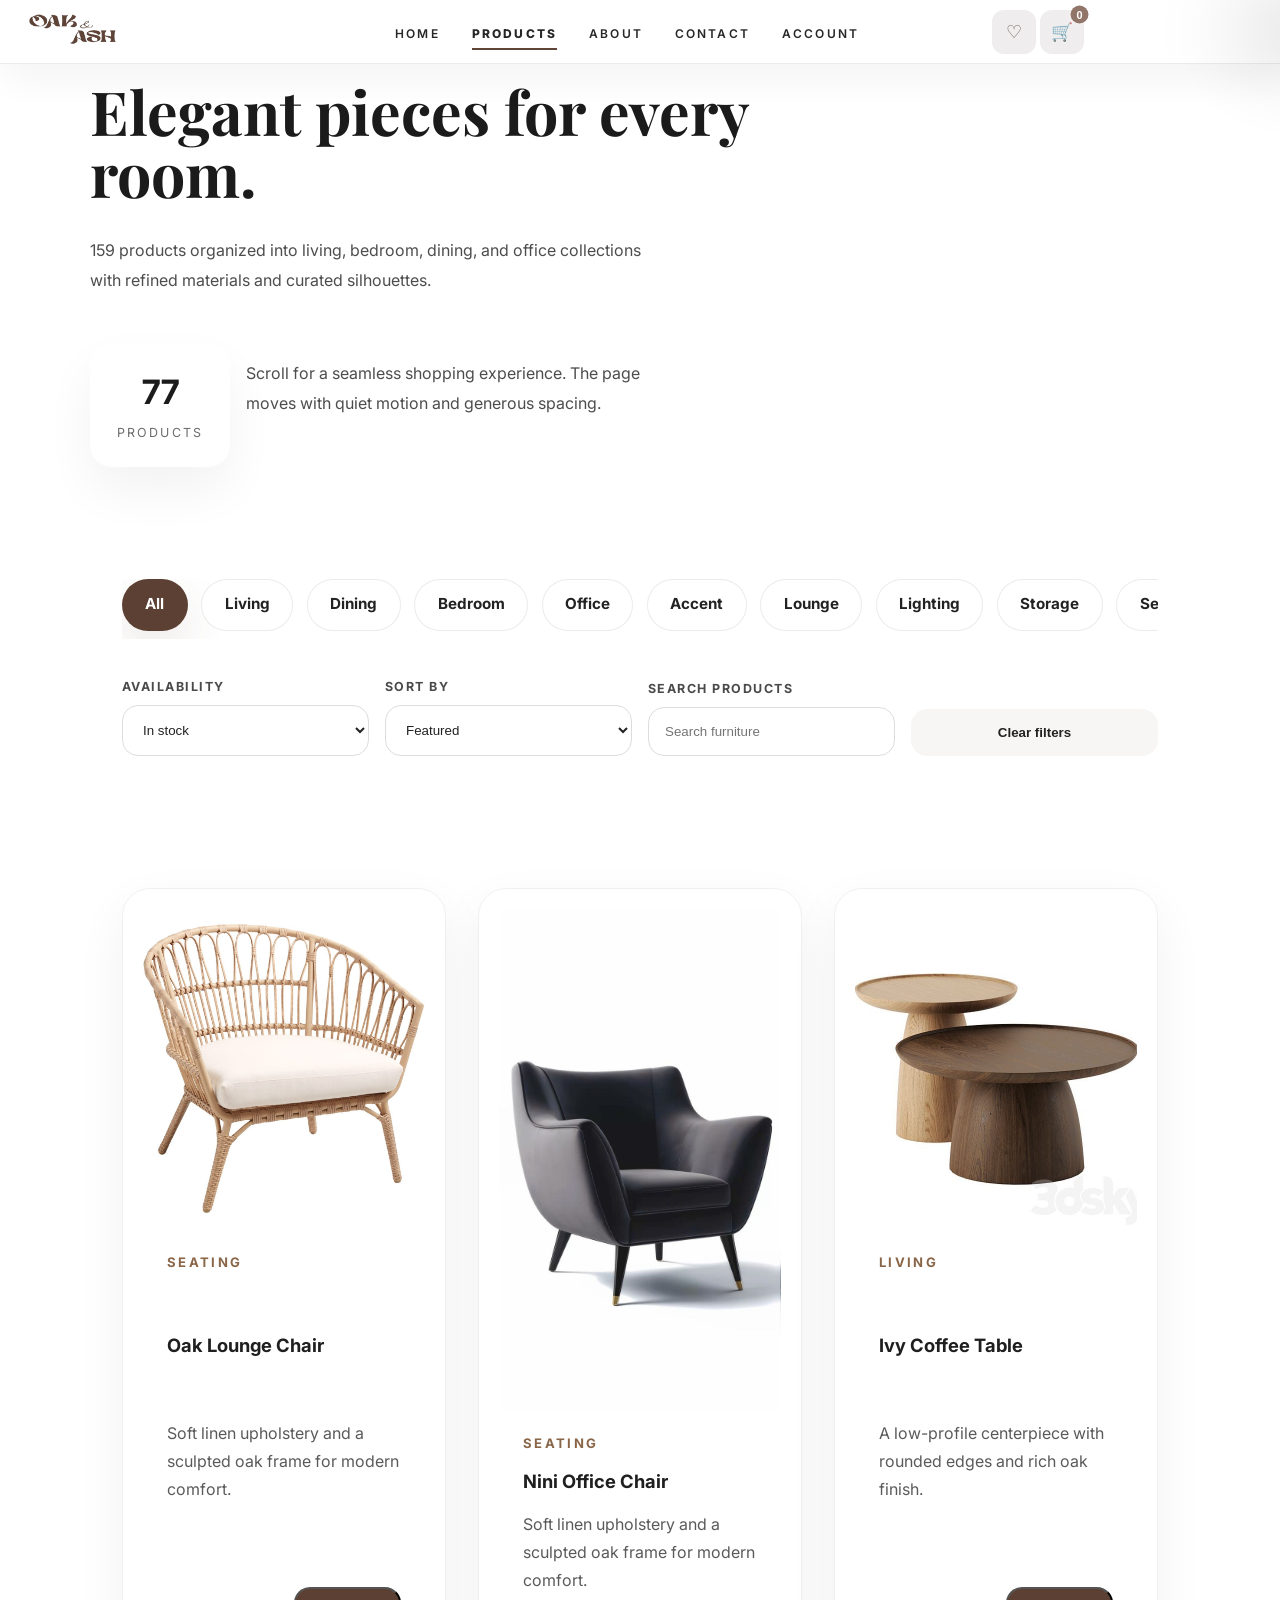
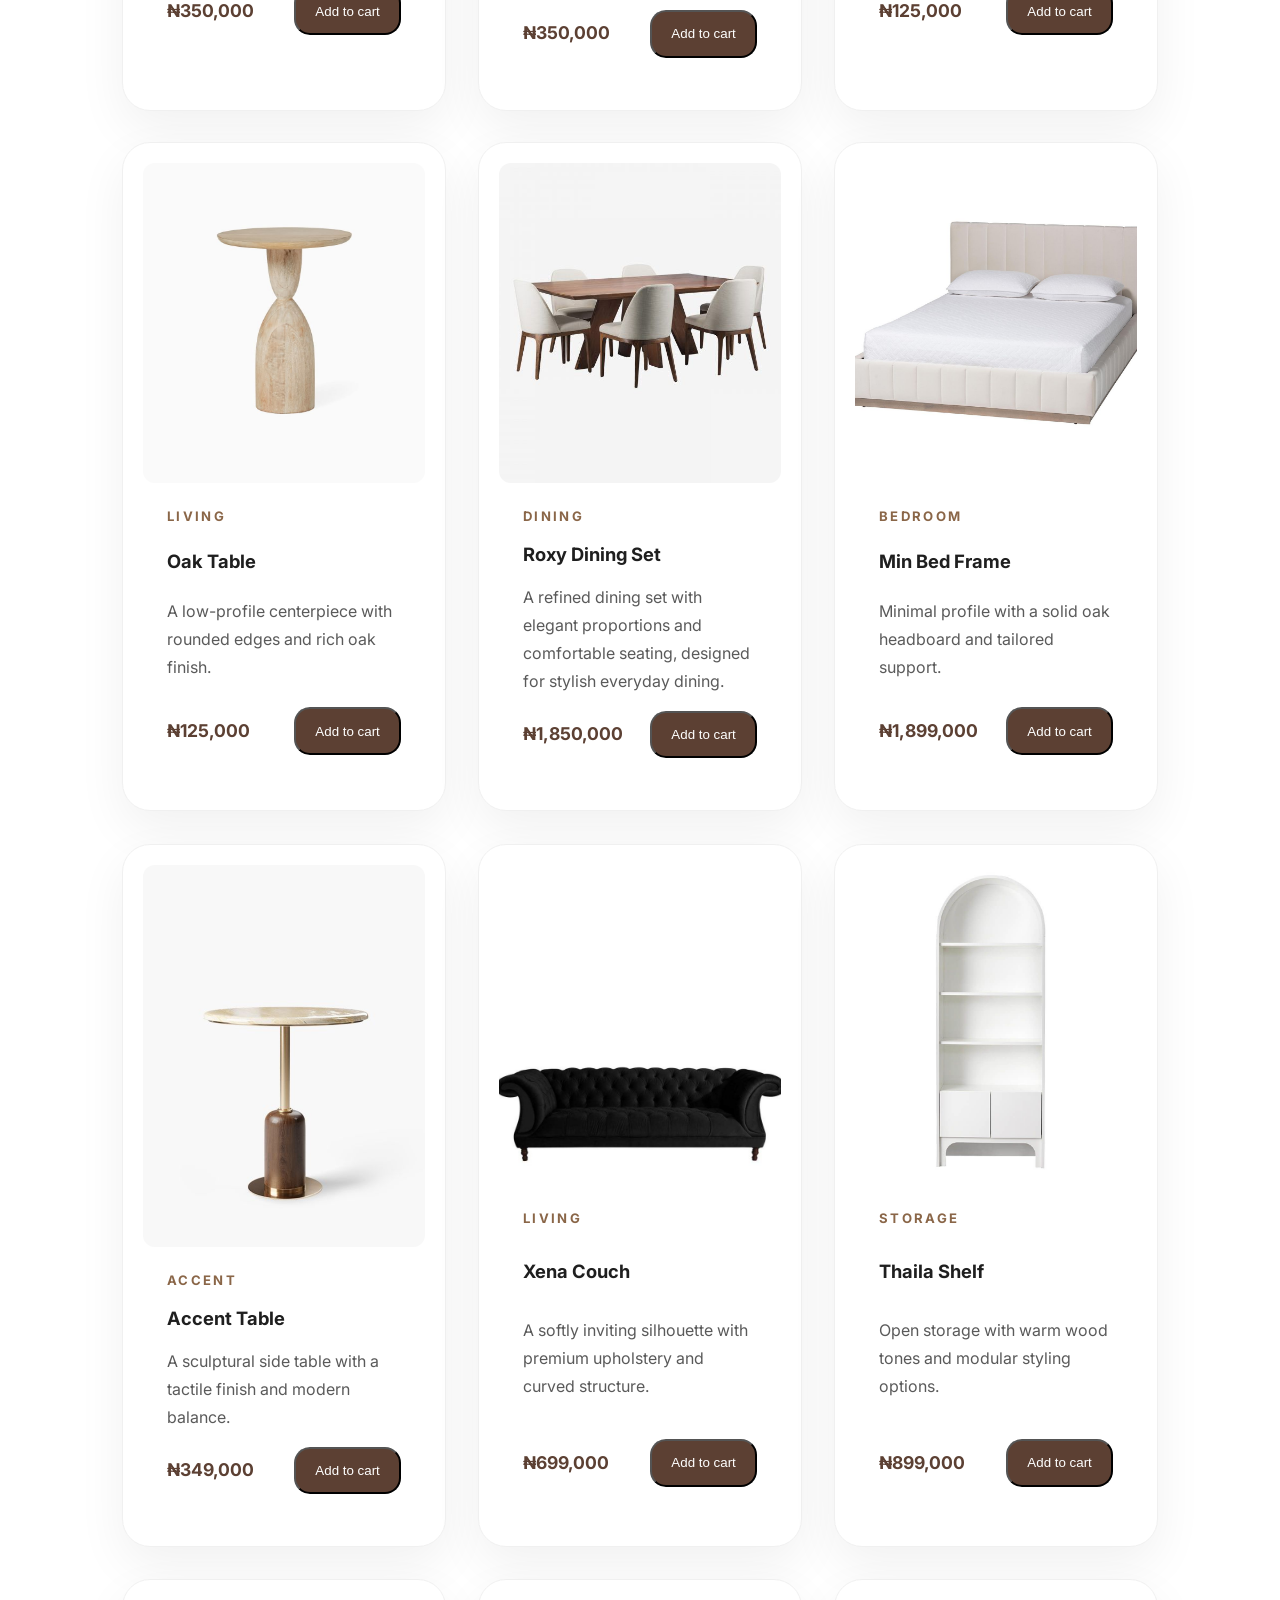
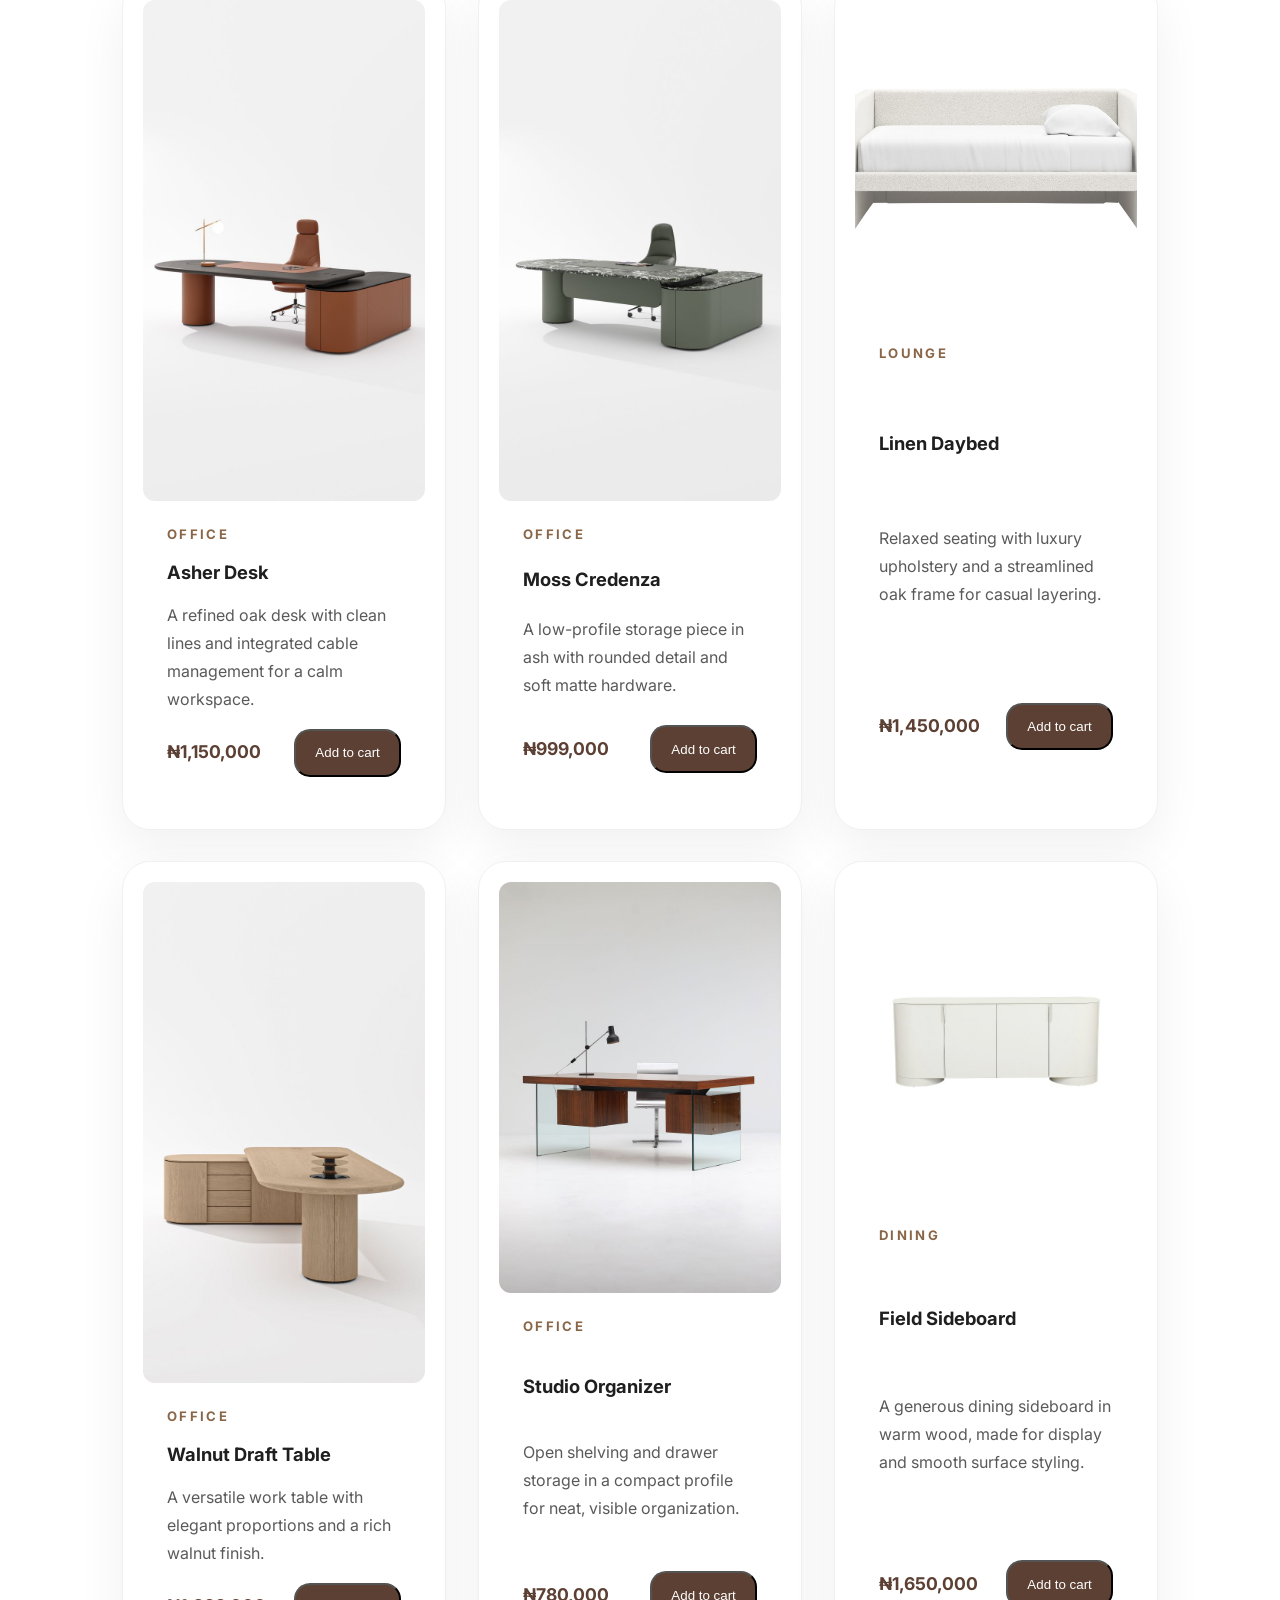
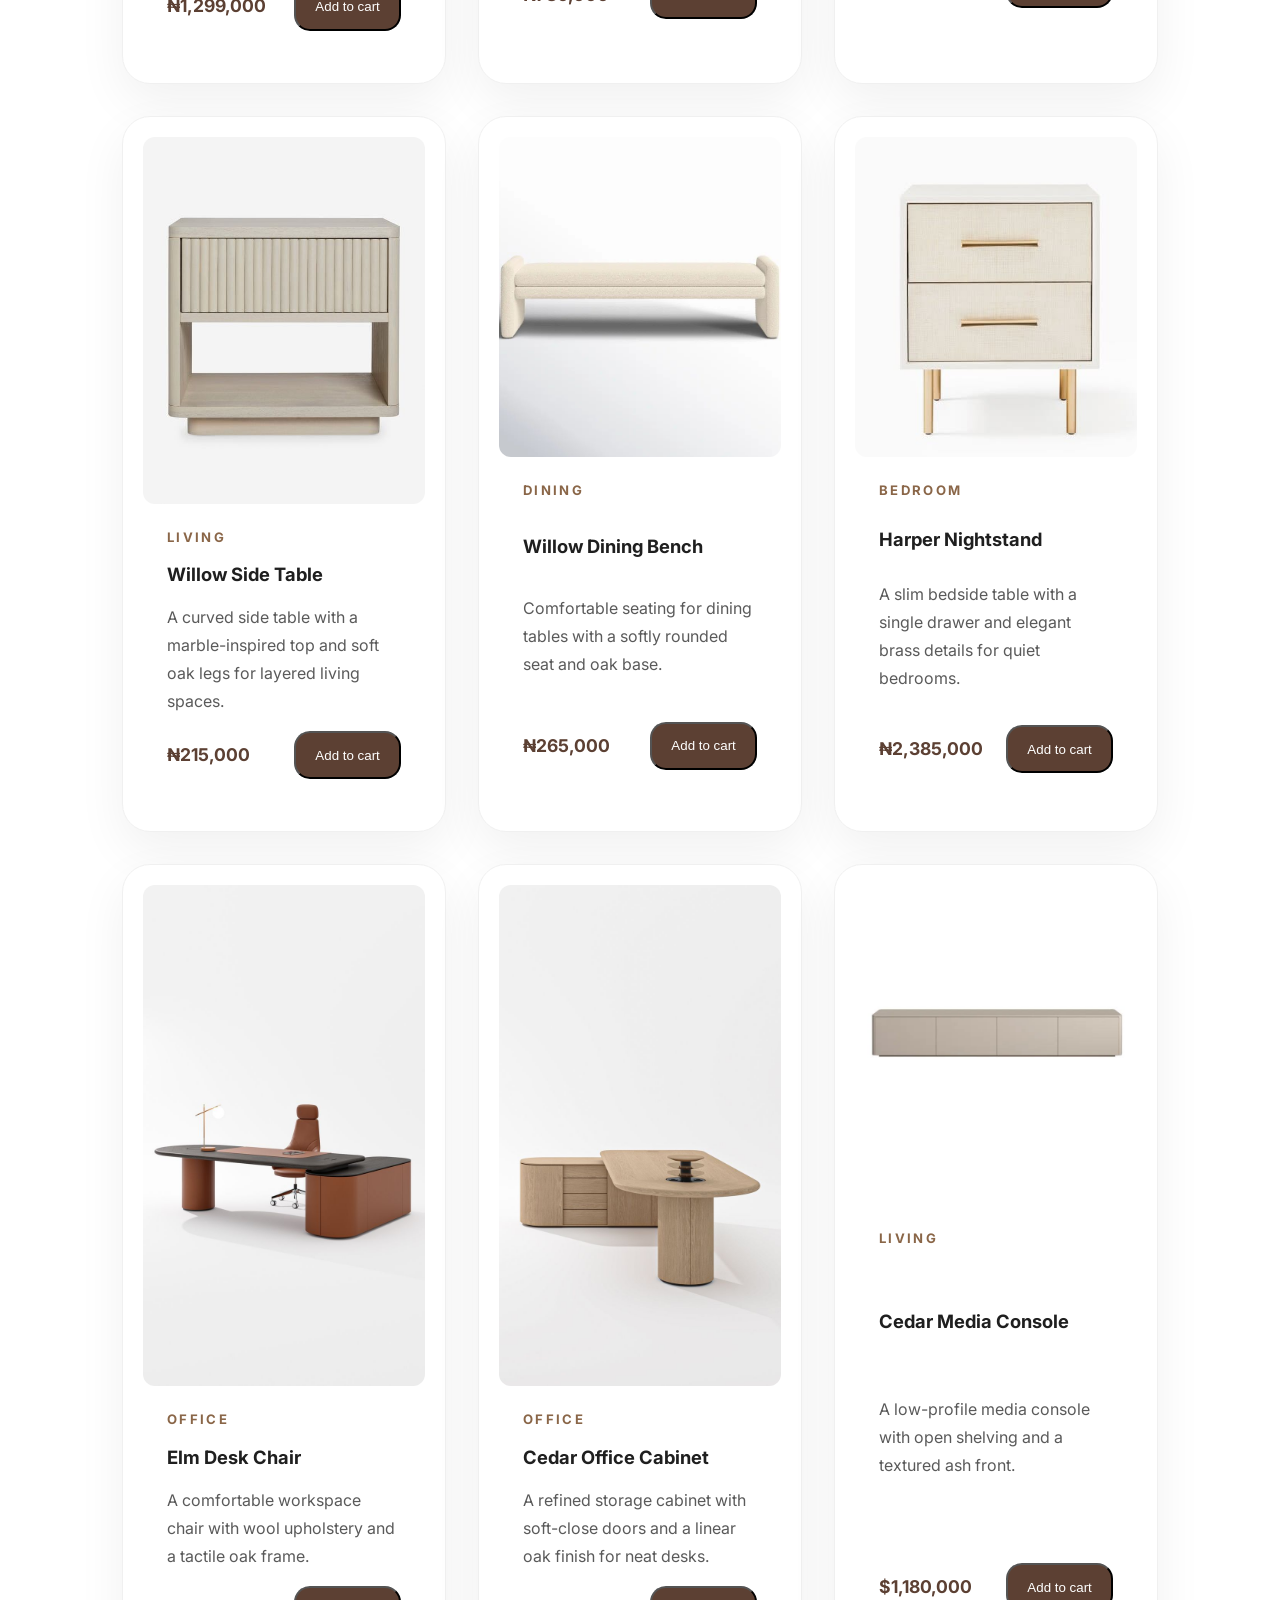
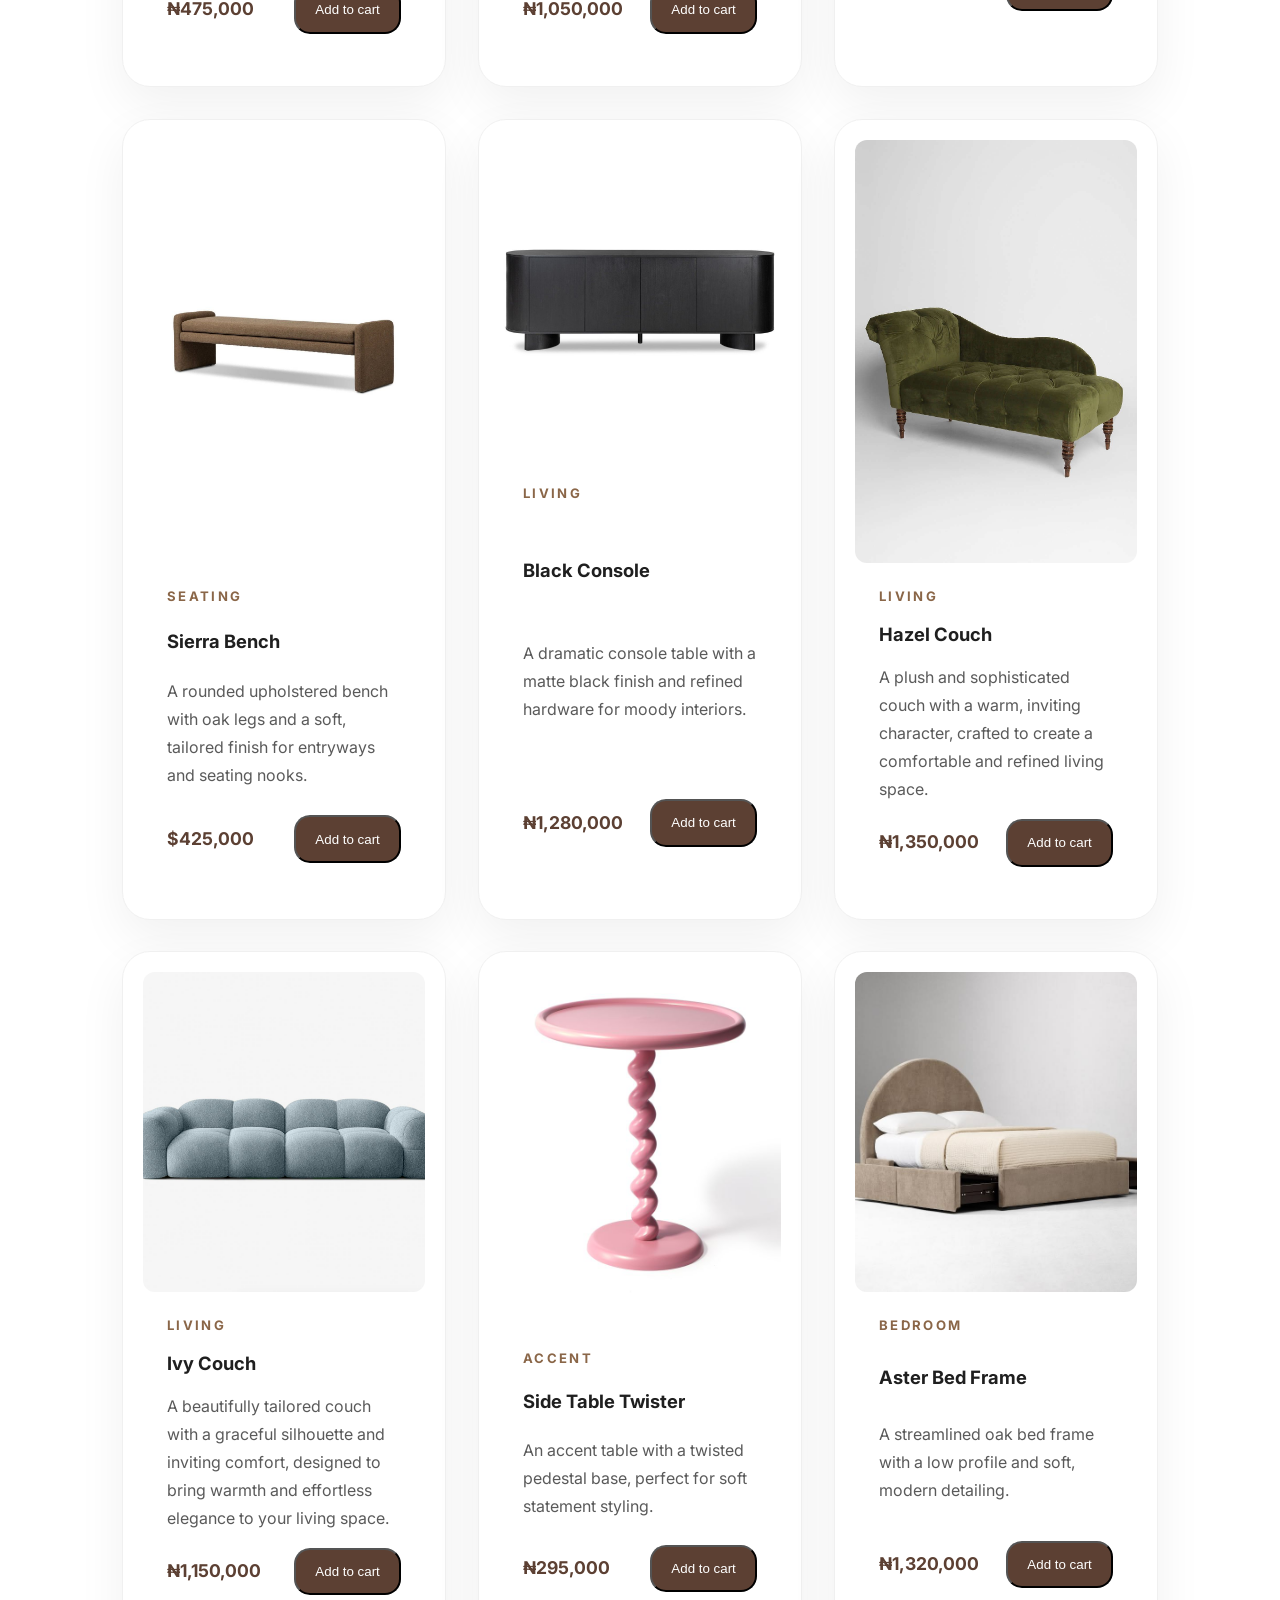
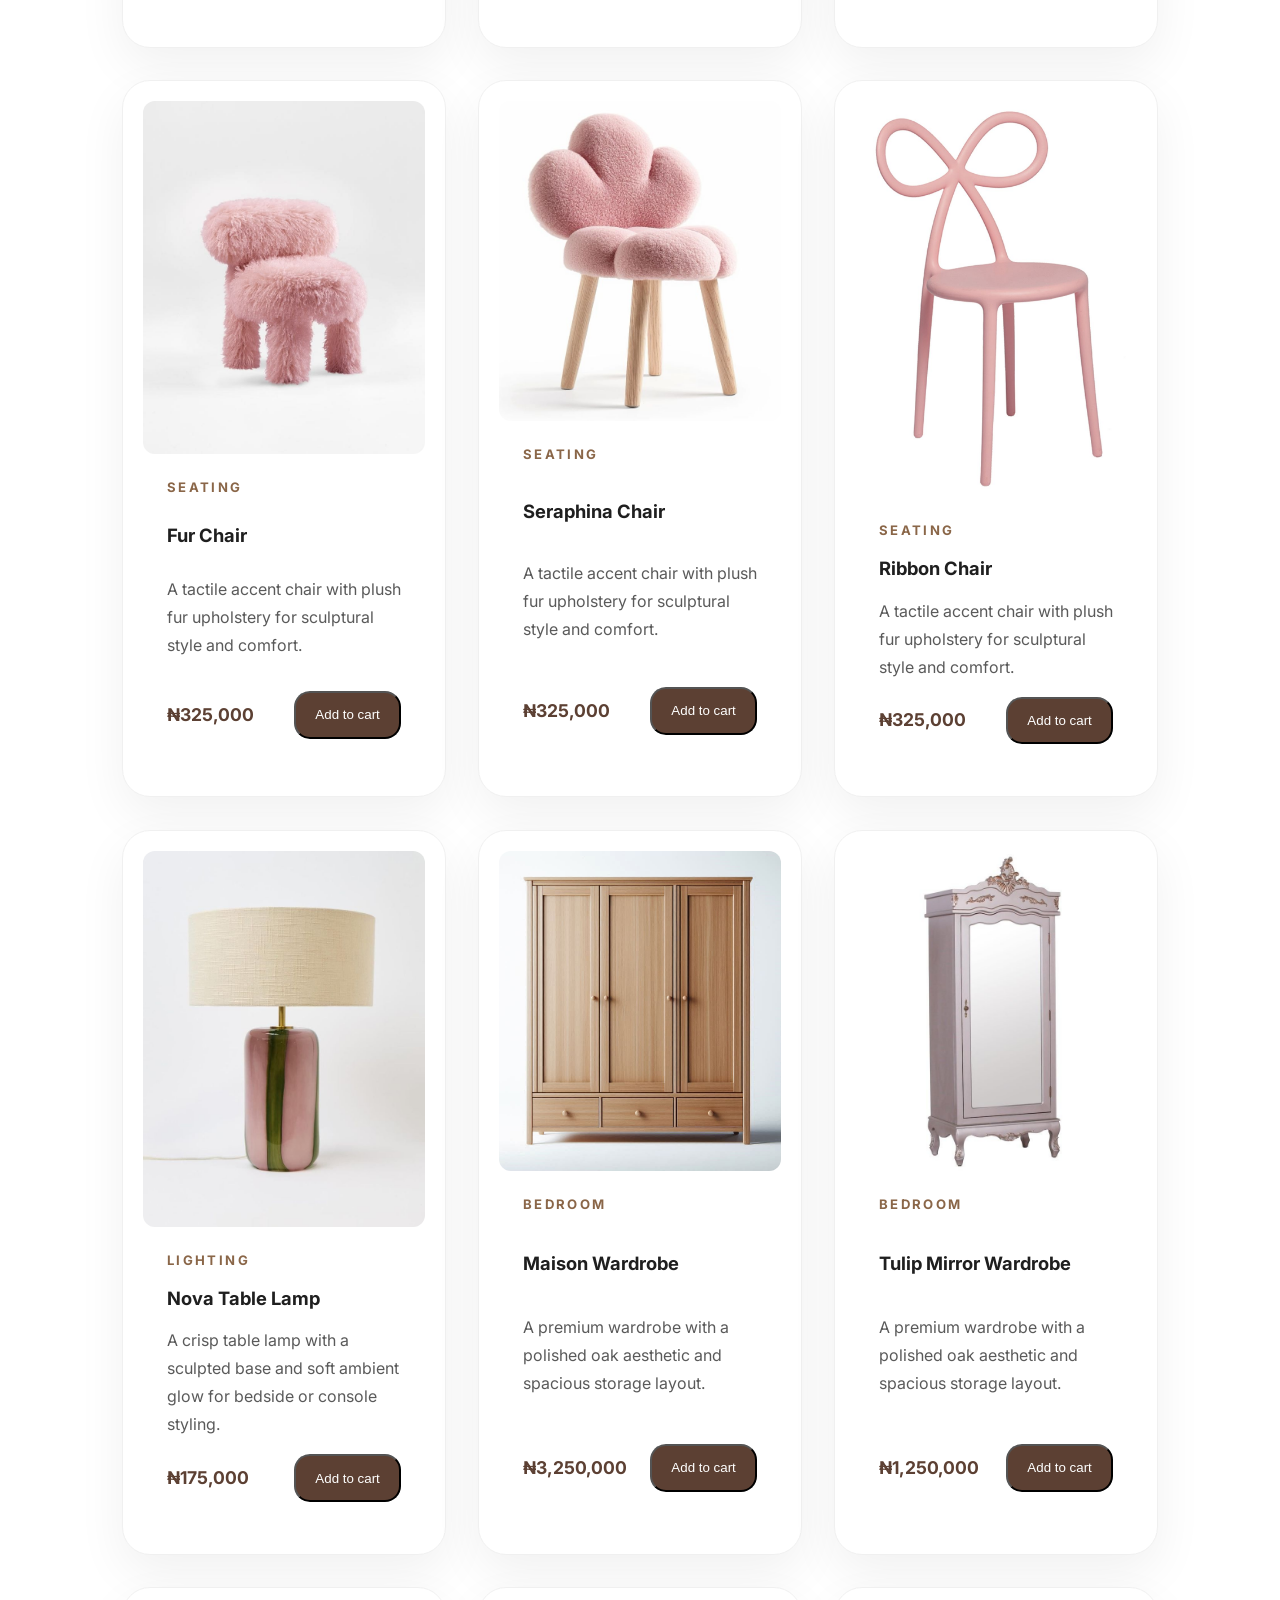
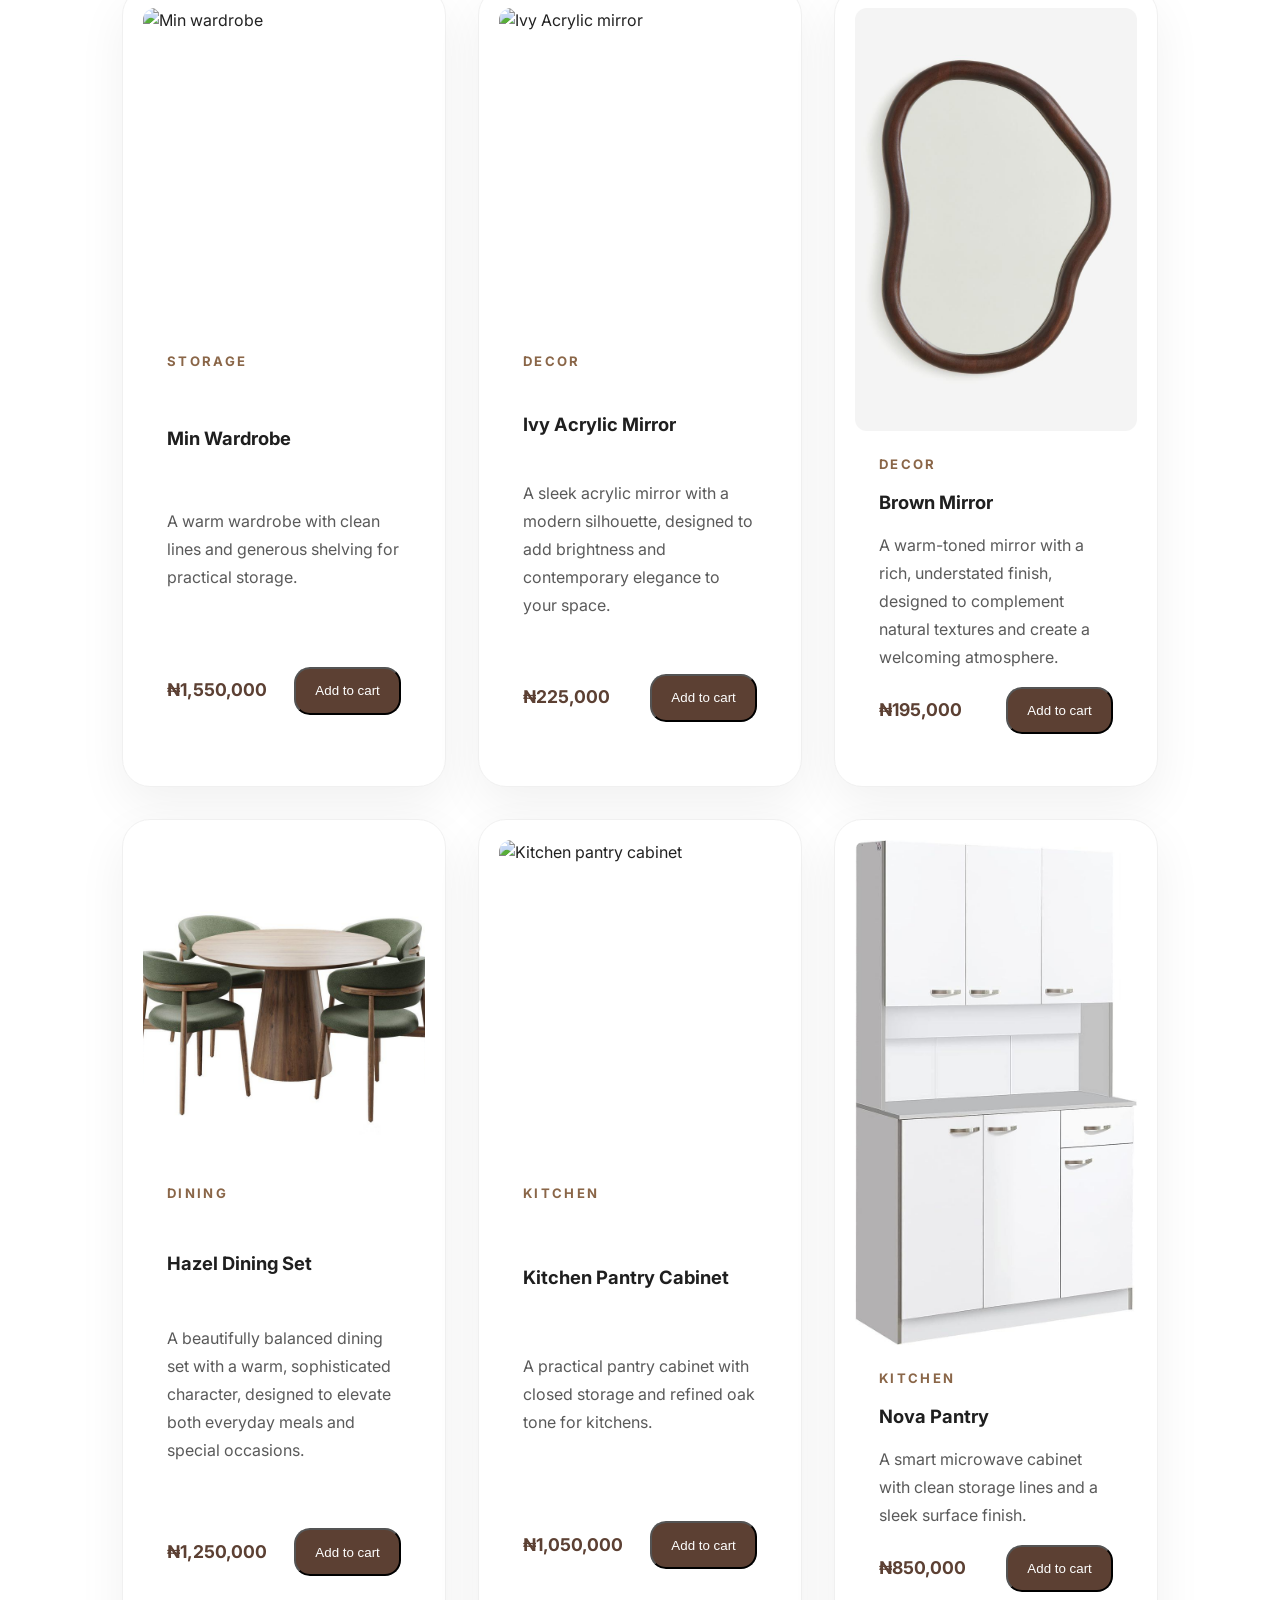
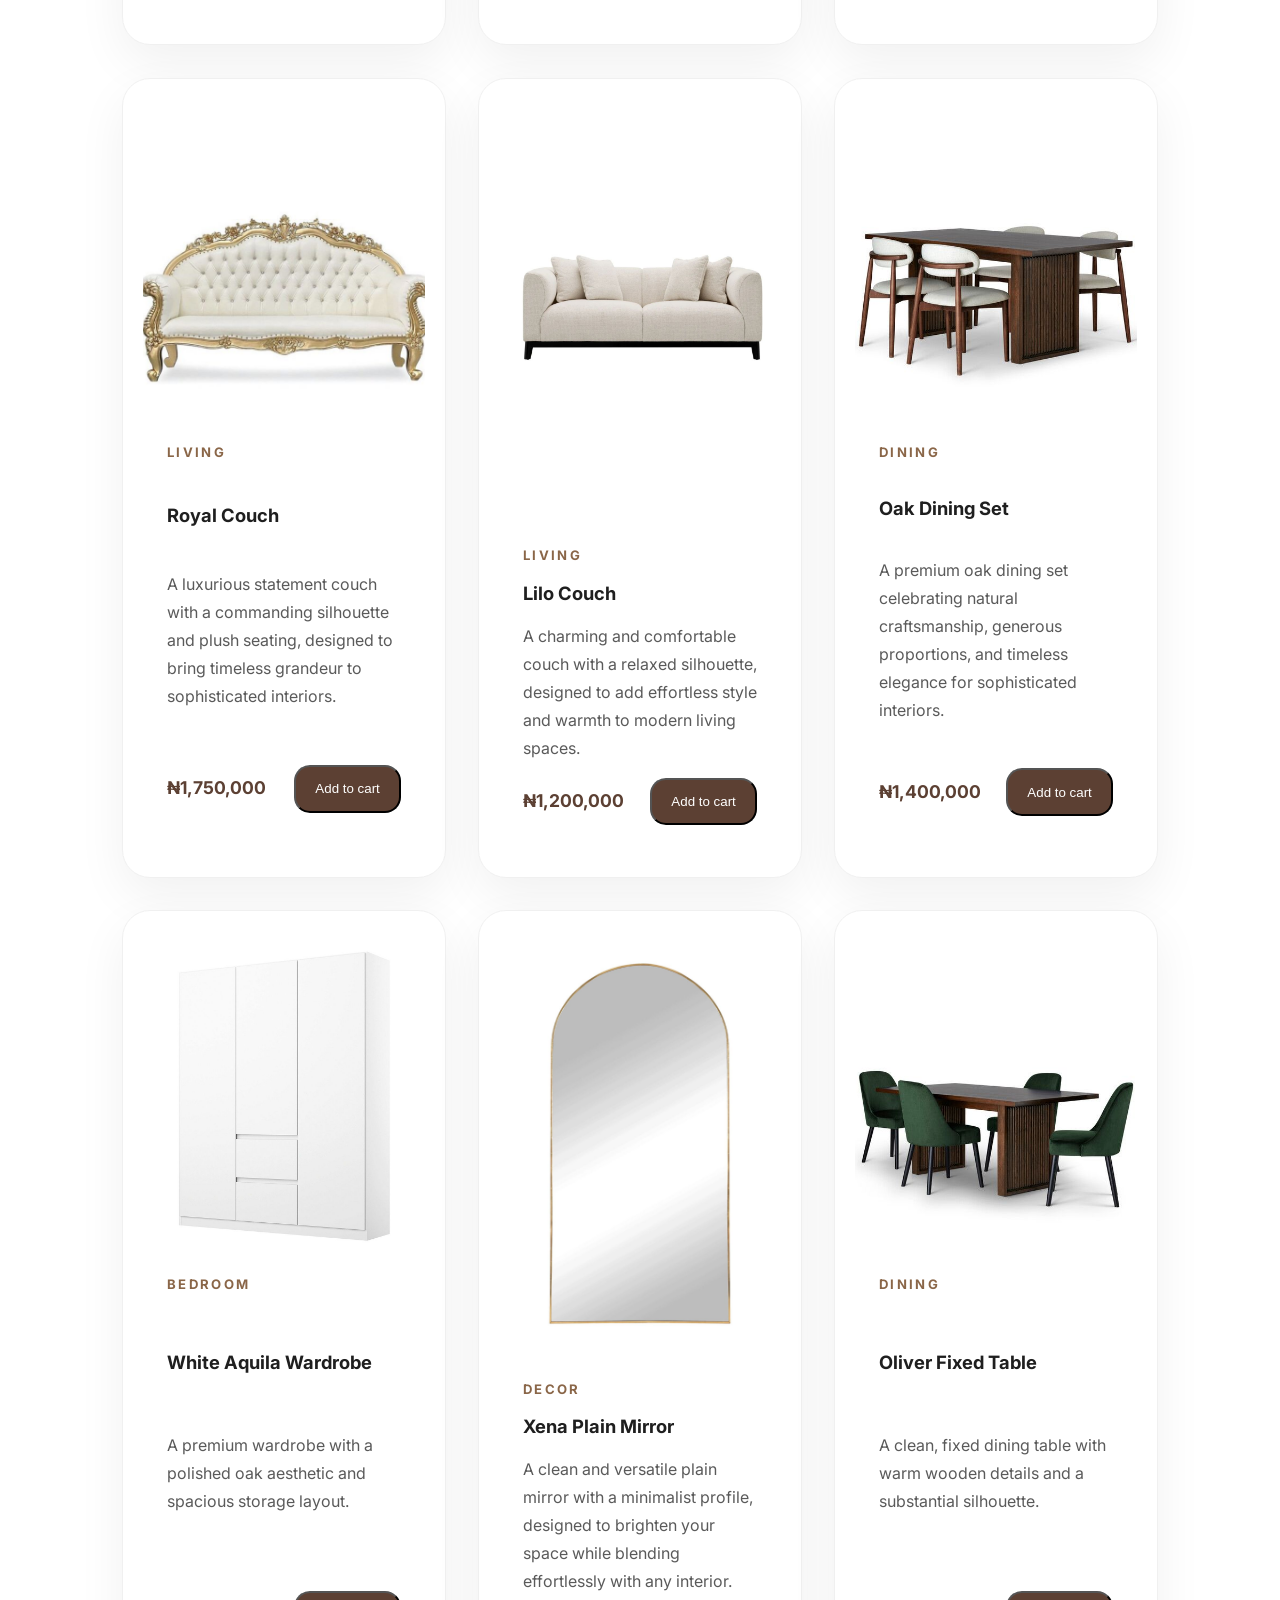
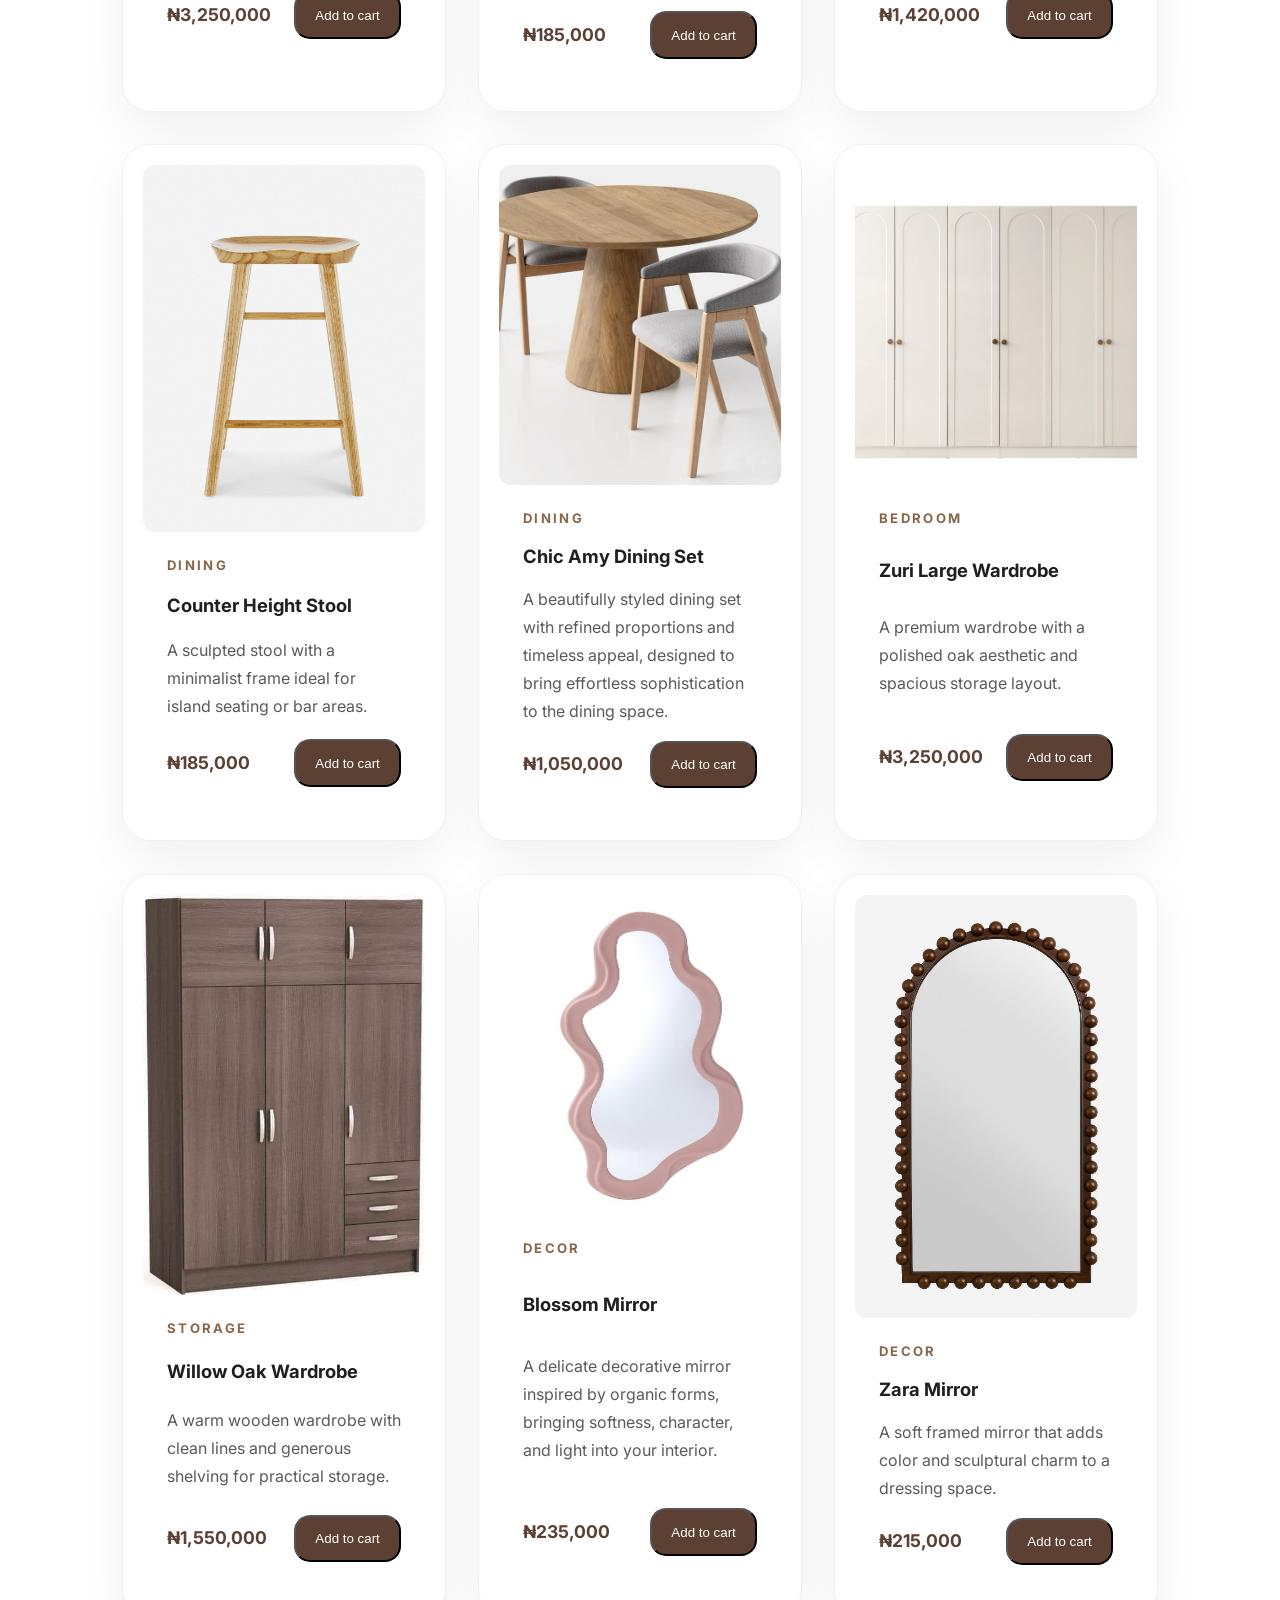
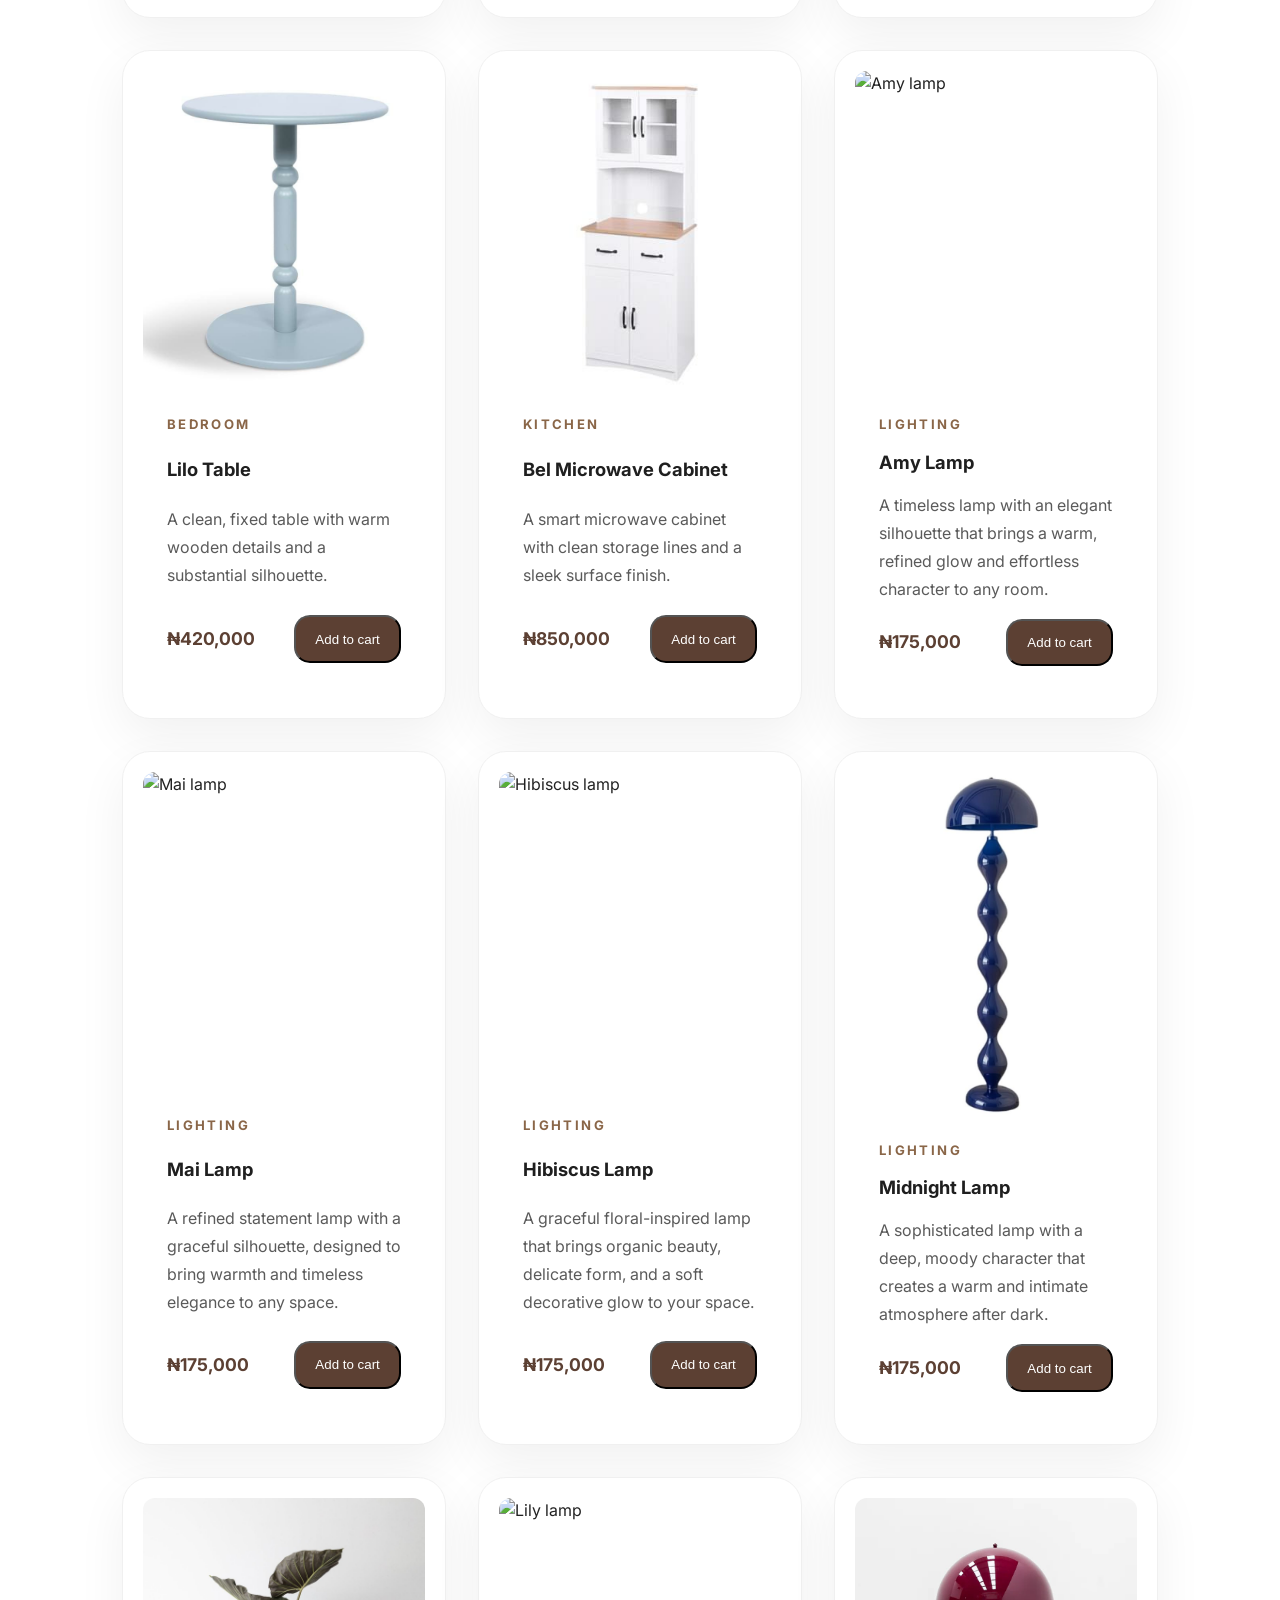
==== products.html @ bd8c7322 "Add website files" ====
﻿<!doctype html>
<html lang="en">
  <head>
    <meta charset="utf-8" />
    <meta name="viewport" content="width=device-width,initial-scale=1" />
    <title>Products — OAK & ASH</title>
    <link
      href="https://fonts.googleapis.com/css2?family=Playfair+Display:wght@500;700&family=Inter:wght@300;400;600&display=swap"
      rel="stylesheet"
    />
    <link rel="stylesheet" href="styles.css" />
  </head>
  <body>
    <header class="site-header alt-header">
      <div class="navbar container nav-row">
        <button id="nav-toggle" aria-expanded="false" aria-label="Open menu">
          ☰
        </button>
        <a class="logo" href="index.html">
          <img
            class="brand-logo"
            src="IMAGES/Document-removebg-preview.png"
            alt="OAK & ASH logo"
          />
        </a>
 <div class="mobile-actions">
          <button class="icon-btn" aria-label="Wishlist">♡</button>
          <button class="icon-btn" aria-label="Cart">🛒</button>
        </div>
        <nav class="site-nav" id="site-nav">
          <ul>
            <li><a href="index.html">Home</a></li>
            <li><a href="products.html">Products</a></li>
            <li><a href="about.html">About</a></li>
            <li><a href="contact.html">Contact</a></li>
            <li><a href="account.html">Account</a></li>
          </ul>
        </nav>
      </div>
      <div
        class="mobile-menu-overlay"
        id="mobile-menu-overlay"
        aria-hidden="true"
      >
        <div class="mobile-menu-inner">
          <button
            class="close-menu"
            id="mobile-menu-close"
            aria-label="Close menu"
          >
            ×
          </button>
          <div class="mobile-menu-links">
            <a href="products.html">Products</a>
            <a href="about.html">About</a>
            <a href="contact.html">Contact</a>
          </div>
          <div class="mobile-menu-footer">
            <a href="account.html">Account</a>
            <a href="favorites.html">Wishlist</a>
            <a href="cart.html">Cart</a>
          </div>
        </div>
      </div>

      <!-- Mini Cart -->
      <div id="mini-cart" class="mini-cart" aria-hidden="true">
        <div
          class="mini-cart-panel"
          id="mini-cart-panel"
          role="dialog"
          aria-label="Cart"
        >
          <header class="mini-cart-header">
            <h3>Cart (<span id="mini-cart-count">0</span>)</h3>
            <button
              class="close-menu"
              id="mini-cart-close"
              aria-label="Close cart"
            >
              ×
            </button>
          </header>
          <div class="mini-cart-items" id="mini-cart-items"></div>
          <div class="mini-cart-footer">
            <div class="mini-cart-subtotal">
              Subtotal <strong id="mini-cart-subtotal">₦0</strong>
            </div>
            <div class="mini-cart-actions">
              <a href="cart.html" class="btn">View Cart</a>
              <button id="mini-cart-checkout" class="btn btn-primary">
                Checkout
              </button>
            </div>
          </div>
        </div>
        <div class="mini-cart-backdrop" id="mini-cart-backdrop"></div>
      </div>
    </header>

    <main>
      <section class="collection-hero container">
        <div class="collection-hero-copy">
          <h1>Elegant pieces for every room.</h1>
          <p>
            159 products organized into living, bedroom, dining, and office
            collections with refined materials and curated silhouettes.
          </p>
        </div>
        <div class="collection-hero-meta">
          <div class="collection-stat">
            <strong>77</strong>
            <span>Products</span>
          </div>
          <div class="collection-hero-note">
            <p>
              Scroll for a seamless shopping experience. The page moves with
              quiet motion and generous spacing.
            </p>
          </div>
        </div>
      </section>

      <section class="collection-controls container">
        <div
          class="category-nav"
          role="navigation"
          aria-label="Collection categories"
        >
          <a class="category-pill active" href="#">All</a>
          <a class="category-pill" href="#">Living</a>
          <a class="category-pill" href="#">Dining</a>
          <a class="category-pill" href="#">Bedroom</a>
          <a class="category-pill" href="#">Office</a>
          <a class="category-pill" href="#">Accent</a>
          <a class="category-pill" href="#">Lounge</a>
          <a class="category-pill" href="#">Lighting</a>
          <a class="category-pill" href="#">Storage</a>
          <a class="category-pill" href="#">Seating</a>
          <a class="category-pill" href="#">Decor</a>
        </div>

        <div class="filter-sort-row">
          <div class="filter-group">
            <label for="availability">Availability</label>
            <select id="availability">
              <option>In stock</option>
              <option>Pre-order</option>
              <option>Coming soon</option>
            </select>
          </div>
          <div class="filter-group">
            <label for="sort">Sort by</label>
            <select id="sort">
              <option>Featured</option>
              <option>Price: low to high</option>
              <option>Price: high to low</option>
              <option>Newest</option>
            </select>
          </div>
          <div class="search-group">
            <label class="sr-only" for="collection-search"
              >Search products</label
            >
            <input
              id="collection-search"
              type="search"
              placeholder="Search furniture"
              aria-label="Search products"
            />
          </div>
          <button class="clear-filters" type="button">Clear filters</button>
        </div>
      </section>

      <section class="product-grid-section container">
        <div class="product-grid">
          <article class="product-card reveal-on-scroll">
            <div class="product-card-image">
              <img
                src="IMAGES/lounge oak chair.jpg"
                alt="Oak lounge chair"
                loading="lazy"
              />
              <div class="quick-actions">

                <button
                  class="wishlist"
                  aria-label="Add Oak lounge chair to wishlist"
                >
                  ♡
                </button>
              </div>
            </div>
            <div class="product-card-meta">
              <p class="collection">Seating</p>
              <h3 class="title">Oak Lounge Chair</h3>
              <p class="card-description">
                Soft linen upholstery and a sculpted oak frame for modern
                comfort.
              </p>
              <div class="product-bottom">
                <p class="price">₦350,000</p>
                <button
                  type="button"
                  class="btn btn-primary js-add-to-cart"
                  data-id="oak-lounge-chair"
                  data-title="Oak Lounge Chair"
                  data-price="350000"
                  data-image="IMAGES/lounge oak chair.jpg"
                >
                  Add to cart
                </button>
              </div>
            </div>
          </article>
 <article class="product-card reveal-on-scroll">
            <div class="product-card-image">
              <img
                src="IMAGES/Nini Office Chair.jpg"
                alt="Nini Office Chair"
                loading="lazy"
              />
              <div class="quick-actions">

                <button
                  class="wishlist"
                  aria-label="Add Nini Office Chair to wishlist"
                >
                  ♡
                </button>
              </div>
            </div>
            <div class="product-card-meta">
              <p class="collection">Seating</p>
              <h3 class="title">Nini Office Chair</h3>
              <p class="card-description">
                Soft linen upholstery and a sculpted oak frame for modern
                comfort.
              </p>
              <div class="product-bottom">
                <p class="price">₦350,000</p>
                <button
                  type="button"
                  class="btn btn-primary js-add-to-cart"
                  data-id="nini-office-chair"
                  data-title="Nini Office Chair"
                  data-price="350000"
                  data-image="IMAGES/Nini Office Chair.jpg"
                >
                  Add to cart
                </button>
              </div>
            </div>
          </article>
          <article class="product-card reveal-on-scroll">
            <div class="product-card-image">
              <img
                src="IMAGES/COFFEE TABLE.jpg"
                alt="Oak coffee table"
                loading="lazy"
              />
              <div class="quick-actions">

                <button
                  class="wishlist"
                  aria-label="Add Oak coffee table to wishlist"
                >
                  ♡
                </button>
              </div>
            </div>
            <div class="product-card-meta">
              <p class="collection">Living</p>
              <h3 class="title">Ivy Coffee Table</h3>
              <p class="card-description">
                A low-profile centerpiece with rounded edges and rich oak
                finish.
              </p>
              <div class="product-bottom">
                <p class="price">₦125,000</p>
                <button
                  type="button"
                  class="btn btn-primary js-add-to-cart"
                  data-id="ivy-coffee-table"
                  data-title="Ivy Coffee Table"
                  data-price="125000"
                  data-image="IMAGES/COFFEE TABLE.jpg"
                >
                  Add to cart
                </button>
              </div>
            </div>
          </article>
          <article class="product-card reveal-on-scroll">
            <div class="product-card-image">
              <img
                src="IMAGES/Oak Table.jpg"
                alt="Oak table"
                loading="lazy"
              />
              <div class="quick-actions">

                <button
                  class="wishlist"
                  aria-label="Add Oak table to wishlist"
                >
                  ♡
                </button>
              </div>
            </div>
            <div class="product-card-meta">
              <p class="collection">Living</p>
              <h3 class="title">Oak Table</h3>
              <p class="card-description">
                A low-profile centerpiece with rounded edges and rich oak
                finish.
              </p>
              <div class="product-bottom">
                <p class="price">₦125,000</p>
                <button
                  type="button"
                  class="btn btn-primary js-add-to-cart"
                  data-id="oak-table"
                  data-title="Oak Table"
                  data-price="125000"
                  data-image="IMAGES/Oak Table.jpg"
                >
                  Add to cart
                </button>
              </div>
            </div>
          </article>

          <article class="product-card reveal-on-scroll">
            <div class="product-card-image">
              <img
                src="IMAGES/Roxy Dining Set.jpg"
                alt="Roxy dining set"
                loading="lazy"
              />
              <div class="quick-actions">

                <button
                  class="wishlist"
                  aria-label="Add Roxy dining set to wishlist"
                >
                  ♡
                </button>
              </div>
            </div>
            <div class="product-card-meta">
              <p class="collection">Dining</p>
              <h3 class="title">Roxy Dining Set</h3>
              <p class="card-description">
                A refined dining set with elegant proportions and comfortable
                seating, designed for stylish everyday dining.
              </p>
              <div class="product-bottom">
                <p class="price">₦1,850,000</p>
                <button
                  type="button"
                  class="btn btn-primary js-add-to-cart"
                  data-id="roxy-dining-set"
                  data-title="Roxy Dining Set"
                  data-price="850000"
                  data-image="IMAGES/Roxy Dining Set.jpg"
                >
                  Add to cart
                </button>
              </div>
            </div>
          </article>

          <article class="product-card reveal-on-scroll">
            <div class="product-card-image">
              <img
                src="IMAGES/bedframe.jpg"
                alt="Oak bed frame"
                loading="lazy"
              />
              <div class="quick-actions">

                <button
                  class="wishlist"
                  aria-label="Add Min bed frame to wishlist"
                >
                  ♡
                </button>
              </div>
            </div>
            <div class="product-card-meta">
              <p class="collection">Bedroom</p>
              <h3 class="title">Min Bed Frame</h3>
              <p class="card-description">
                Minimal profile with a solid oak headboard and tailored support.
              </p>
              <div class="product-bottom">
                <p class="price">₦1,899,000</p>
                <button
                  type="button"
                  class="btn btn-primary js-add-to-cart"
                  data-id="min-bed-frame"
                  data-title="Min Bed Frame"
                  data-price="1899000"
                  data-image="IMAGES/bedframe.jpg"
                >
                  Add to cart
                </button>
              </div>
            </div>
          </article>

          <article class="product-card reveal-on-scroll">
            <div class="product-card-image">
              <img
                src="IMAGES/accent table.jpg"
                alt="Accent table"
                loading="lazy"
              />
              <div class="quick-actions">

                <button
                  class="wishlist"
                  aria-label="Add accent table to wishlist"
                >
                  ♡
                </button>
              </div>
            </div>
            <div class="product-card-meta">
              <p class="collection">Accent</p>
              <h3 class="title">Accent Table</h3>
              <p class="card-description">
                A sculptural side table with a tactile finish and modern
                balance.
              </p>
              <div class="product-bottom">
                <p class="price">₦349,000</p>
                <button
                  type="button"
                  class="btn btn-primary js-add-to-cart"
                  data-id="accent-table"
                  data-title="Accent Table"
                  data-price="349000"
                  data-image="IMAGES/accent table.jpg"
                >
                  Add to cart
                </button>
              </div>
            </div>
          </article>

          <article class="product-card reveal-on-scroll">
            <div class="product-card-image">
              <img
                src="IMAGES/Xena Couch.jpg"
                alt="Xena Couch"
                loading="lazy"
              />
              <div class="quick-actions">

                <button
                  class="wishlist"
                  aria-label="Add lounge chair to wishlist"
                >
                  ♡
                </button>
              </div>
            </div>
            <div class="product-card-meta">
              <p class="collection">Living</p>
              <h3 class="title">Xena Couch</h3>
              <p class="card-description">
                A softly inviting silhouette with premium upholstery and curved
                structure.
              </p>
              <div class="product-bottom">
                <p class="price">₦699,000</p>
                <button
                  type="button"
                  class="btn btn-primary js-add-to-cart"
                  data-id="xena-couch"
                  data-title="Xena Couch"
                  data-price="699000"
                  data-image="IMAGES/Xena Couch.jpg"
                >
                  Add to cart
                </button>
              </div>
            </div>
          </article>

          <article class="product-card reveal-on-scroll">
            <div class="product-card-image">
              <img
                src="IMAGES/Thaila Shelf.jpg"
                alt="Thaila Shelf"
                loading="lazy"
              />
              <div class="quick-actions">

                <button
                  class="wishlist"
                  aria-label="Add Thaila Shelf to wishlist"
                >
                  ♡
                </button>
              </div>
            </div>
            <div class="product-card-meta">
              <p class="collection">Storage</p>
              <h3 class="title">Thaila Shelf</h3>
              <p class="card-description">
                Open storage with warm wood tones and modular styling options.
              </p>
              <div class="product-bottom">
                <p class="price">₦899,000</p>
                <button
                  type="button"
                  class="btn btn-primary js-add-to-cart"
                  data-id="thaila-shelf"
                  data-title="Thaila Shelf"
                  data-price="899000"
                  data-image="IMAGES/Thaila Shelf.jpg"
                >
                  Add to cart
                </button>
              </div>
            </div>
          </article>

          <article class="product-card reveal-on-scroll">
            <div class="product-card-image">
              <img src="IMAGES/office 1.jpg" alt="Oak desk" loading="lazy" />
              <div class="quick-actions">

                <button
                  class="wishlist"
                  aria-label="Add Asher desk to wishlist"
                >
                  ♡
                </button>
              </div>
            </div>
            <div class="product-card-meta">
              <p class="collection">Office</p>
              <h3 class="title">Asher Desk</h3>
              <p class="card-description">
                A refined oak desk with clean lines and integrated cable
                management for a calm workspace.
              </p>
              <div class="product-bottom">
                <p class="price">₦1,150,000</p>
                <button
                  type="button"
                  class="btn btn-primary js-add-to-cart"
                  data-id="asher-desk"
                  data-title="Asher Desk"
                  data-price="1150000"
                  data-image="IMAGES/office 1.jpg"
                >
                  Add to cart
                </button>
              </div>
            </div>
          </article>

          <article class="product-card reveal-on-scroll">
            <div class="product-card-image">
              <img
                src="IMAGES/office 2.jpg"
                alt="Workspace credenza"
                loading="lazy"
              />
              <div class="quick-actions">

                <button
                  class="wishlist"
                  aria-label="Add Moss credenza to wishlist"
                >
                  ♡
                </button>
              </div>
            </div>
            <div class="product-card-meta">
              <p class="collection">Office</p>
              <h3 class="title">Moss Credenza</h3>
              <p class="card-description">
                A low-profile storage piece in ash with rounded detail and soft
                matte hardware.
              </p>
              <div class="product-bottom">
                <p class="price">₦999,000</p>
                <button
                  type="button"
                  class="btn btn-primary js-add-to-cart"
                  data-id="moss-credenza"
                  data-title="Moss Credenza"
                  data-price="999000"
                  data-image="IMAGES/office 2.jpg"
                >
                  Add to cart
                </button>
              </div>
            </div>
          </article>

          <article class="product-card reveal-on-scroll">
            <div class="product-card-image">
              <img src="IMAGES/daybed.jpg" alt="Daybed" loading="lazy" />
              <div class="quick-actions">

                <button
                  class="wishlist"
                  aria-label="Add Linen daybed to wishlist"
                >
                  ♡
                </button>
              </div>
            </div>
            <div class="product-card-meta">
              <p class="collection">Lounge</p>
              <h3 class="title">Linen Daybed</h3>
              <p class="card-description">
                Relaxed seating with luxury upholstery and a streamlined oak
                frame for casual layering.
              </p>
              <div class="product-bottom">
                <p class="price">₦1,450,000</p>
                <button
                  type="button"
                  class="btn btn-primary js-add-to-cart"
                  data-id="linen-daybed"
                  data-title="Linen Daybed"
                  data-price="1450000"
                  data-image="IMAGES/daybed.jpg"
                >
                  Add to cart
                </button>
              </div>
            </div>
          </article>

          <article class="product-card reveal-on-scroll">
            <div class="product-card-image">
              <img src="IMAGES/office 4.jpg" alt="Draft table" loading="lazy" />
              <div class="quick-actions">

                <button
                  class="wishlist"
                  aria-label="Add Walnut draft table to wishlist"
                >
                  ♡
                </button>
              </div>
            </div>
            <div class="product-card-meta">
              <p class="collection">Office</p>
              <h3 class="title">Walnut Draft Table</h3>
              <p class="card-description">
                A versatile work table with elegant proportions and a rich
                walnut finish.
              </p>
              <div class="product-bottom">
                <p class="price">₦1,299,000</p>
                <button
                  type="button"
                  class="btn btn-primary js-add-to-cart"
                  data-id="walnut-draft-table"
                  data-title="Walnut Draft Table"
                  data-price="1299000"
                  data-image="IMAGES/office 4.jpg"
                >
                  Add to cart
                </button>
              </div>
            </div>
          </article>

          <article class="product-card reveal-on-scroll">
            <div class="product-card-image">
              <img
                src="IMAGES/office 5.jpg"
                alt="Organizer cabinet"
                loading="lazy"
              />
              <div class="quick-actions">

                <button
                  class="wishlist"
                  aria-label="Add Studio organizer to wishlist"
                >
                  ♡
                </button>
              </div>
            </div>
            <div class="product-card-meta">
              <p class="collection">Office</p>
              <h3 class="title">Studio Organizer</h3>
              <p class="card-description">
                Open shelving and drawer storage in a compact profile for neat,
                visible organization.
              </p>
              <div class="product-bottom">
                <p class="price">₦780,000</p>
                <button
                  type="button"
                  class="btn btn-primary js-add-to-cart"
                  data-id="studio-organizer"
                  data-title="Studio Organizer"
                  data-price="780000"
                  data-image="IMAGES/office 5.jpg"
                >
                  Add to cart
                </button>
              </div>
            </div>
          </article>

          <article class="product-card reveal-on-scroll">
            <div class="product-card-image">
              <img src="IMAGES/sideboard.jpg" alt="Sideboard" loading="lazy" />
              <div class="quick-actions">

                <button
                  class="wishlist"
                  aria-label="Add Field sideboard to wishlist"
                >
                  ♡
                </button>
              </div>
            </div>
            <div class="product-card-meta">
              <p class="collection">Dining</p>
              <h3 class="title">Field Sideboard</h3>
              <p class="card-description">
                A generous dining sideboard in warm wood, made for display and
                smooth surface styling.
              </p>
              <div class="product-bottom">
                <p class="price">₦1,650,000</p>
                <button
                  type="button"
                  class="btn btn-primary js-add-to-cart"
                  data-id="field-sideboard"
                  data-title="Field Sideboard"
                  data-price="1650000"
                  data-image="IMAGES/sideboard.jpg"
                >
                  Add to cart
                </button>
              </div>
            </div>
          </article>

          <article class="product-card reveal-on-scroll">
            <div class="product-card-image">
              <img
                src="IMAGES/bed side table.jpg"
                alt="Willow side table"
                loading="lazy"
              />
              <div class="quick-actions">

                <button
                  class="wishlist"
                  aria-label="Add Willow side table to wishlist"
                >
                  ♡
                </button>
              </div>
            </div>
            <div class="product-card-meta">
              <p class="collection">Living</p>
              <h3 class="title">Willow Side Table</h3>
              <p class="card-description">
                A curved side table with a marble-inspired top and soft oak legs
                for layered living spaces.
              </p>
              <div class="product-bottom">
                <p class="price">₦215,000</p>
                <button
                  type="button"
                  class="btn btn-primary js-add-to-cart"
                  data-id="willow-side-table"
                  data-title="Willow Side Table"
                  data-price="215000"
                  data-image="IMAGES/bed side table.jpg"
                >
                  Add to cart
                </button>
              </div>
            </div>
          </article>
          <article class="product-card reveal-on-scroll">
            <div class="product-card-image">
              <img
                src="IMAGES/Willow Dining Bench.jpg"
                alt="Willow dining bench"
                loading="lazy"
              />
              <div class="quick-actions">

                <button
                  class="wishlist"
                  aria-label="Add Willow dining bench to wishlist"
                >
                  ♡
                </button>
              </div>
            </div>
            <div class="product-card-meta">
              <p class="collection">Dining</p>
              <h3 class="title">Willow Dining Bench</h3>
              <p class="card-description">
                Comfortable seating for dining tables with a softly rounded seat
                and oak base.
              </p>
              <div class="product-bottom">
                <p class="price">₦265,000</p>
                <button
                  type="button"
                  class="btn btn-primary js-add-to-cart"
                  data-id="willow-dining-bench"
                  data-title="Willow Dining Bench"
                  data-price="265000"
                  data-image="IMAGES/Willow Dining Bench.jpg"
                >
                  Add to cart
                </button>
              </div>
            </div>
          </article>

          <article class="product-card reveal-on-scroll">
            <div class="product-card-image">
              <img
                src="IMAGES/bed stand.jpg"
                alt="Harper nightstand"
                loading="lazy"
              />
              <div class="quick-actions">

                <button
                  class="wishlist"
                  aria-label="Add Harper nightstand to wishlist"
                >
                  ♡
                </button>
              </div>
            </div>
            <div class="product-card-meta">
              <p class="collection">Bedroom</p>
              <h3 class="title">Harper Nightstand</h3>
              <p class="card-description">
                A slim bedside table with a single drawer and elegant brass
                details for quiet bedrooms.
              </p>
              <div class="product-bottom">
                <p class="price">₦2,385,000</p>
                <button
                  type="button"
                  class="btn btn-primary js-add-to-cart"
                  data-id="harper-nightstand"
                  data-title="Harper Nightstand"
                  data-price="385000"
                  data-image="IMAGES/bed stand.jpg"
                >
                  Add to cart
                </button>
              </div>
            </div>
          </article>

          <article class="product-card reveal-on-scroll">
            <div class="product-card-image">
              <img
                src="IMAGES/office 1.jpg"
                alt="Elm desk chair"
                loading="lazy"
              />
              <div class="quick-actions">

                <button
                  class="wishlist"
                  aria-label="Add Elm desk chair to wishlist"
                >
                  ♡
                </button>
              </div>
            </div>
            <div class="product-card-meta">
              <p class="collection">Office</p>
              <h3 class="title">Elm Desk Chair</h3>
              <p class="card-description">
                A comfortable workspace chair with wool upholstery and a tactile
                oak frame.
              </p>
              <div class="product-bottom">
                <p class="price">₦475,000</p>
                <button
                  type="button"
                  class="btn btn-primary js-add-to-cart"
                  data-id="elm-desk-chair"
                  data-title="Elm Desk Chair"
                  data-price="475000"
                  data-image="IMAGES/office 1.jpg"
                >
                  Add to cart
                </button>
              </div>
            </div>
          </article>

          <article class="product-card reveal-on-scroll">
            <div class="product-card-image">
              <img
                src="IMAGES/office 4.jpg"
                alt="Cedar office cabinet"
                loading="lazy"
              />
              <div class="quick-actions">

                <button
                  class="wishlist"
                  aria-label="Add Cedar office cabinet to wishlist"
                >
                  ♡
                </button>
              </div>
            </div>
            <div class="product-card-meta">
              <p class="collection">Office</p>
              <h3 class="title">Cedar Office Cabinet</h3>
              <p class="card-description">
                A refined storage cabinet with soft-close doors and a linear oak
                finish for neat desks.
              </p>
              <div class="product-bottom">
                <p class="price">₦1,050,000</p>
                <button
                  type="button"
                  class="btn btn-primary js-add-to-cart"
                  data-id="cedar-office-cabinet"
                  data-title="Cedar Office Cabinet"
                  data-price="1050000"
                  data-image="IMAGES/office 4.jpg"
                >
                  Add to cart
                </button>
              </div>
            </div>
          </article>

          <article class="product-card reveal-on-scroll">
            <div class="product-card-image">
              <img
                src="IMAGES/console.jpg"
                alt="Cedar media console"
                loading="lazy"
              />
              <div class="quick-actions">

                <button
                  class="wishlist"
                  aria-label="Add Cedar media console to wishlist"
                >
                  ♡
                </button>
              </div>
            </div>
            <div class="product-card-meta">
              <p class="collection">Living</p>
              <h3 class="title">Cedar Media Console</h3>
              <p class="card-description">
                A low-profile media console with open shelving and a textured
                ash front.
              </p>
              <div class="product-bottom">
                <p class="price">$1,180,000</p>
                <button
                  type="button"
                  class="btn btn-primary js-add-to-cart"
                  data-id="cedar-media-console"
                  data-title="Cedar Media Console"
                  data-price="1180000"
                  data-image="IMAGES/console.jpg"
                >
                  Add to cart
                </button>
              </div>
            </div>
          </article>

          <article class="product-card reveal-on-scroll">
            <div class="product-card-image">
              <img src="IMAGES/bench.jpg" alt="Sierra bench" loading="lazy" />
              <div class="quick-actions">

                <button
                  class="wishlist"
                  aria-label="Add Sierra bench to wishlist"
                >
                  ♡
                </button>
              </div>
            </div>
            <div class="product-card-meta">
              <p class="collection">Seating</p>
              <h3 class="title">Sierra Bench</h3>
              <p class="card-description">
                A rounded upholstered bench with oak legs and a soft, tailored
                finish for entryways and seating nooks.
              </p>
              <div class="product-bottom">
                <p class="price">$425,000</p>
                <button
                  type="button"
                  class="btn btn-primary js-add-to-cart"
                  data-id="sierra-bench"
                  data-title="Sierra Bench"
                  data-price="425000"
                  data-image="IMAGES/bench.jpg"
                >
                  Add to cart
                </button>
              </div>
            </div>
          </article>

          <article class="product-card reveal-on-scroll">
            <div class="product-card-image">
              <img
                src="IMAGES/black console.jpg"
                alt="Black console"
                loading="lazy"
              />
              <div class="quick-actions">

                <button
                  class="wishlist"
                  aria-label="Add Black Console to wishlist"
                >
                  ♡
                </button>
              </div>
            </div>
            <div class="product-card-meta">
              <p class="collection">Living</p>
              <h3 class="title">Black Console</h3>
              <p class="card-description">
                A dramatic console table with a matte black finish and refined
                hardware for moody interiors.
              </p>
              <div class="product-bottom">
                <p class="price">₦1,280,000</p>
                <button
                  type="button"
                  class="btn btn-primary js-add-to-cart"
                  data-id="black-console"
                  data-title="Black Console"
                  data-price="1280000"
                  data-image="IMAGES/black console.jpg"
                >
                  Add to cart
                </button>
              </div>
            </div>
          </article>

          <article class="product-card reveal-on-scroll">
            <div class="product-card-image">
              <img
                src="IMAGES/Hazel Couch.jpg"
                alt="Hazel couch"
                loading="lazy"
              />
              <div class="quick-actions">

                <button
                  class="wishlist"
                  aria-label="Add Hazel couch to wishlist"
                >
                  ♡
                </button>
              </div>
            </div>
            <div class="product-card-meta">
              <p class="collection">Living</p>
              <h3 class="title">Hazel Couch</h3>
              <p class="card-description">
                A plush and sophisticated couch with a warm, inviting character,
                crafted to create a comfortable and refined living space.
              </p>
              <div class="product-bottom">
                <p class="price">₦1,350,000</p>
                <button
                  type="button"
                  class="btn btn-primary js-add-to-cart"
                  data-id="hazel-couch"
                  data-title="Hazel Couch"
                  data-price="1350000"
                  data-image="IMAGES/Hazel Couch.jpg"
                >
                  Add to cart
                </button>
              </div>
            </div>
          </article>

          <article class="product-card reveal-on-scroll">
            <div class="product-card-image">
              <img src="IMAGES/Ivy Couch.jpg" alt="Ivy couch" loading="lazy" />
              <div class="quick-actions">

                <button class="wishlist" aria-label="Add Ivy couch to wishlist">
                  ♡
                </button>
              </div>
            </div>
            <div class="product-card-meta">
              <p class="collection">Living</p>
              <h3 class="title">Ivy Couch</h3>
              <p class="card-description">
                A beautifully tailored couch with a graceful silhouette and
                inviting comfort, designed to bring warmth and effortless
                elegance to your living space.
              </p>
              <div class="product-bottom">
                <p class="price">₦1,150,000</p>
                <button
                  type="button"
                  class="btn btn-primary js-add-to-cart"
                  data-id="ivy-couch"
                  data-title="Ivy Couch"
                  data-price="1150000"
                  data-image="IMAGES/Ivy Couch.jpg"
                >
                  Add to cart
                </button>
              </div>
            </div>
          </article>

          <article class="product-card reveal-on-scroll">
            <div class="product-card-image">
              <img
                src="IMAGES/Side Table Twister.jpg"
                alt="Side table twister"
                loading="lazy"
              />
              <div class="quick-actions">

                <button
                  class="wishlist"
                  aria-label="Add Side Table Twister to wishlist"
                >
                  ♡
                </button>
              </div>
            </div>
            <div class="product-card-meta">
              <p class="collection">Accent</p>
              <h3 class="title">Side Table Twister</h3>
              <p class="card-description">
                An accent table with a twisted pedestal base, perfect for soft
                statement styling.
              </p>
              <div class="product-bottom">
                <p class="price">₦295,000</p>
                <button
                  type="button"
                  class="btn btn-primary js-add-to-cart"
                  data-id="side-table-twister"
                  data-title="Side Table Twister"
                  data-price="295000"
                  data-image="IMAGES/Side Table Twister.jpg"
                >
                  Add to cart
                </button>
              </div>
            </div>
          </article>

          <article class="product-card reveal-on-scroll">
            <div class="product-card-image">
              <img
                src="IMAGES/bed frame.jpg"
                alt="Aster bed frame"
                loading="lazy"
              />
              <div class="quick-actions">

                <button
                  class="wishlist"
                  aria-label="Add Aster Bed Frame to wishlist"
                >
                  ♡
                </button>
              </div>
            </div>
            <div class="product-card-meta">
              <p class="collection">Bedroom</p>
              <h3 class="title">Aster Bed Frame</h3>
              <p class="card-description">
                A streamlined oak bed frame with a low profile and soft, modern
                detailing.
              </p>
              <div class="product-bottom">
                <p class="price">₦1,320,000</p>
                <button
                  type="button"
                  class="btn btn-primary js-add-to-cart"
                  data-id="aster-bed-frame"
                  data-title="Aster Bed Frame"
                  data-price="1320000"
                  data-image="IMAGES/bed frame.jpg"
                >
                  Add to cart
                </button>
              </div>
            </div>
          </article>

          <article class="product-card reveal-on-scroll">
            <div class="product-card-image">
              <img src="IMAGES/fur chair.jpg" alt="Fur chair" loading="lazy" />
              <div class="quick-actions">

                <button class="wishlist" aria-label="Add Fur Chair to wishlist">
                  ♡
                </button>
              </div>
            </div>
            <div class="product-card-meta">
              <p class="collection">Seating</p>
              <h3 class="title">Fur Chair</h3>
              <p class="card-description">
                A tactile accent chair with plush fur upholstery for sculptural
                style and comfort.
              </p>
              <div class="product-bottom">
                <p class="price">₦325,000</p>
                <button
                  type="button"
                  class="btn btn-primary js-add-to-cart"
                  data-id="fur-chair"
                  data-title="Fur Chair"
                  data-price="325000"
                  data-image="IMAGES/fur chair.jpg"
                >
                  Add to cart
                </button>
              </div>
            </div>
          </article>

         <article class="product-card reveal-on-scroll">
            <div class="product-card-image">
              <img src="IMAGES/Seraphina Chair.jpg" alt="Seraphina Chair" loading="lazy" />
              <div class="quick-actions">

                <button class="wishlist" aria-label="Add Seraphina Chair to wishlist">
                  ♡
                </button>
              </div>
            </div>
            <div class="product-card-meta">
              <p class="collection">Seating</p>
              <h3 class="title">Seraphina Chair</h3>
              <p class="card-description">
                A tactile accent chair with plush fur upholstery for sculptural
                style and comfort.
              </p>
              <div class="product-bottom">
                <p class="price">₦325,000</p>
                <button
                  type="button"
                  class="btn btn-primary js-add-to-cart"
                  data-id="seraphina-chair"
                  data-title="Seraphina Chair"
                  data-price="325000"
                  data-image="IMAGES/Seraphina Chair.jpg"
                >
                  Add to cart
                </button>
              </div>
            </div>
          </article>
          
         <article class="product-card reveal-on-scroll">
            <div class="product-card-image">
              <img src="IMAGES/Ribbon Chair.jpg" alt="Ribbon Chair" loading="lazy" />
              <div class="quick-actions">

                <button class="wishlist" aria-label="Add Ribbon Chair to wishlist">
                  ♡
                </button>
              </div>
            </div>
            <div class="product-card-meta">
              <p class="collection">Seating</p>
              <h3 class="title">Ribbon Chair</h3>
              <p class="card-description">
                A tactile accent chair with plush fur upholstery for sculptural
                style and comfort.
              </p>
              <div class="product-bottom">
                <p class="price">₦325,000</p>
                <button
                  type="button"
                  class="btn btn-primary js-add-to-cart"
                  data-id="ribbon-chair"
                  data-title="Ribbon Chair"
                  data-price="325000"
                  data-image="IMAGES/Ribbon Chair.jpg"
                >
                  Add to cart
                </button>
              </div>
            </div>
          </article>
          <article class="product-card reveal-on-scroll">
            <div class="product-card-image">
              <img
                src="IMAGES/table lamp.jpg"
                alt="Nova table lamp"
                loading="lazy"
              />
              <div class="quick-actions">

                <button
                  class="wishlist"
                  aria-label="Add Nova Table Lamp to wishlist"
                >
                  ♡
                </button>
              </div>
            </div>
            <div class="product-card-meta">
              <p class="collection">Lighting</p>
              <h3 class="title">Nova Table Lamp</h3>
              <p class="card-description">
                A crisp table lamp with a sculpted base and soft ambient glow
                for bedside or console styling.
              </p>
              <div class="product-bottom">
                <p class="price">₦175,000</p>
                <button
                  type="button"
                  class="btn btn-primary js-add-to-cart"
                  data-id="nova-table-lamp"
                  data-title="Nova Table Lamp"
                  data-price="175000"
                  data-image="IMAGES/table lamp.jpg"
                >
                  Add to cart
                </button>
              </div>
            </div>
          </article>

          <article class="product-card reveal-on-scroll">
            <div class="product-card-image">
              <img
                src="IMAGES/Min wooden wardrobe.jpg"
                alt="Maison wardrobe"
                loading="lazy"
              />
              <div class="quick-actions">

                <button
                  class="wishlist"
                  aria-label="Add Maison Wardrobe to wishlist"
                >
                  ♡
                </button>
              </div>
            </div>
            <div class="product-card-meta">
              <p class="collection">Bedroom</p>
              <h3 class="title">Maison Wardrobe</h3>
              <p class="card-description">
                A premium wardrobe with a polished oak aesthetic and spacious
                storage layout.
              </p>
              <div class="product-bottom">
                <p class="price">₦3,250,000</p>
                <button
                  type="button"
                  class="btn btn-primary js-add-to-cart"
                  data-id="maison-wardrobe"
                  data-title="Maison Wardrobe"
                  data-price="3250000"
                  data-image="IMAGES/Min wooden wardrobe.jpg"
                >
                  Add to cart
                </button>
              </div>
            </div>
          </article>

            <article class="product-card reveal-on-scroll">
            <div class="product-card-image">
              <img
                src="IMAGES/Tulip Mirror Wardrobe.jpg"
                alt="Tulip Mirror Wardrobe"
                loading="lazy"
              />
              <div class="quick-actions">

                <button
                  class="wishlist"
                  aria-label="Add Tulip Mirror Wardrobe to wishlist"
                >
                  ♡
                </button>
              </div>
            </div>
            <div class="product-card-meta">
              <p class="collection">Bedroom</p>
              <h3 class="title">Tulip Mirror Wardrobe</h3>
              <p class="card-description">
                A premium wardrobe with a polished oak aesthetic and spacious
                storage layout.
              </p>
              <div class="product-bottom">
                <p class="price">₦1,250,000</p>
                <button
                  type="button"
                  class="btn btn-primary js-add-to-cart"
                  data-id="tulip-mirror-wardrobe"
                  data-title="Tulip Mirror Wardrobe"
                  data-price="1250000"
                  data-image="IMAGES/Tulip Mirror Wardrobe.jpg"
                >
                  Add to cart
                </button>
              </div>
            </div>
          </article>

          <article class="product-card reveal-on-scroll">
            <div class="product-card-image">
              <img
                src="IMAGES/Min wardrobe.jpg"
                alt="Min wardrobe"
                loading="lazy"
              />
              <div class="quick-actions">

                <button
                  class="wishlist"
                  aria-label="Add Min Wardrobe to wishlist"
                >
                  ♡
                </button>
              </div>
            </div>
            <div class="product-card-meta">
              <p class="collection">Storage</p>
              <h3 class="title">Min Wardrobe</h3>
              <p class="card-description">
                A warm wardrobe with clean lines and generous shelving for
                practical storage.
              </p>
              <div class="product-bottom">
                <p class="price">₦1,550,000</p>
                <button
                  type="button"
                  class="btn btn-primary js-add-to-cart"
                  data-id="min-wardrobe"
                  data-title="Min Wardrobe"
                  data-price="1550000"
                  data-image="IMAGES/Min wardrobe.jpg"
                >
                  Add to cart
                </button>
              </div>
            </div>
          </article>

          <article class="product-card reveal-on-scroll">
            <div class="product-card-image">
              <img
                src="IMAGES/Ivy Acrylic Mirror.jpg"
                alt="Ivy Acrylic mirror"
                loading="lazy"
              />
              <div class="quick-actions">

                <button
                  class="wishlist"
                  aria-label="Add Ivy Acrylic Mirror to wishlist"
                >
                  ♡
                </button>
              </div>
            </div>
            <div class="product-card-meta">
              <p class="collection">Decor</p>
              <h3 class="title">Ivy Acrylic Mirror</h3>
              <p class="card-description">
                A sleek acrylic mirror with a modern silhouette, designed to add
                brightness and contemporary elegance to your space.
              </p>
              <div class="product-bottom">
                <p class="price">₦225,000</p>
                <button
                  type="button"
                  class="btn btn-primary js-add-to-cart"
                  data-id="ivy-acrylic-mirror"
                  data-title="Ivy Acrylic Mirror"
                  data-price="225000"
                  data-image="IMAGES/Ivy Acrylic Mirror.jpg"
                >
                  Add to cart
                </button>
              </div>
            </div>
          </article>

          <article class="product-card reveal-on-scroll">
            <div class="product-card-image">
              <img
                src="IMAGES/Brown Mirror.jpg"
                alt="Brown mirror"
                loading="lazy"
              />
              <div class="quick-actions">

                <button
                  class="wishlist"
                  aria-label="Add Brown Mirror to wishlist"
                >
                  ♡
                </button>
              </div>
            </div>
            <div class="product-card-meta">
              <p class="collection">Decor</p>
              <h3 class="title">Brown Mirror</h3>
              <p class="card-description">
                A warm-toned mirror with a rich, understated finish, designed to
                complement natural textures and create a welcoming atmosphere.
              </p>
              <div class="product-bottom">
                <p class="price">₦195,000</p>
                <button
                  type="button"
                  class="btn btn-primary js-add-to-cart"
                  data-id="brown-mirror"
                  data-title="Brown Mirror"
                  data-price="195000"
                  data-image="IMAGES/Brown Mirror.jpg"
                >
                  Add to cart
                </button>
              </div>
            </div>
          </article>

          <article class="product-card reveal-on-scroll">
            <div class="product-card-image">
              <img
                src="IMAGES/Hazel Dining Set.jpg"
                alt="Hazel dining set"
                loading="lazy"
              />
              <div class="quick-actions">

                <button
                  class="wishlist"
                  aria-label="Add Hazel dining set to wishlist"
                >
                  ♡
                </button>
              </div>
            </div>
            <div class="product-card-meta">
              <p class="collection">Dining</p>
              <h3 class="title">Hazel Dining Set</h3>
              <p class="card-description">
                A beautifully balanced dining set with a warm, sophisticated
                character, designed to elevate both everyday meals and special
                occasions.
              </p>
              <div class="product-bottom">
                <p class="price">₦1,250,000</p>
                <button
                  type="button"
                  class="btn btn-primary js-add-to-cart"
                  data-id="hazel-dining-set"
                  data-title="Hazel Dining Set"
                  data-price="1250000"
                  data-image="IMAGES/Hazel Dining Set.jpg"
                >
                  Add to cart
                </button>
              </div>
            </div>
          </article>

          <article class="product-card reveal-on-scroll">
            <div class="product-card-image">
              <img
                src="IMAGES/kitchen pantry cabinet.jpg"
                alt="Kitchen pantry cabinet"
                loading="lazy"
              />
              <div class="quick-actions">

                <button
                  class="wishlist"
                  aria-label="Add Kitchen Pantry Cabinet to wishlist"
                >
                  ♡
                </button>
              </div>
            </div>
            <div class="product-card-meta">
              <p class="collection">Kitchen</p>
              <h3 class="title">Kitchen Pantry Cabinet</h3>
              <p class="card-description">
                A practical pantry cabinet with closed storage and refined oak
                tone for kitchens.
              </p>
              <div class="product-bottom">
                <p class="price">₦1,050,000</p>
                <button
                  type="button"
                  class="btn btn-primary js-add-to-cart"
                  data-id="kitchen-pantry-cabinet"
                  data-title="Kitchen Pantry Cabinet"
                  data-price="1050000"
                  data-image="IMAGES/kitchen pantry cabinet.jpg"
                >
                  Add to cart
                </button>
              </div>
            </div>
          </article>

          <article class="product-card reveal-on-scroll">
            <div class="product-card-image">
              <img
                src="IMAGES/Nova Pantry.jpg"
                alt="Nova Pantry"
                loading="lazy"
              />
              <div class="quick-actions">

                <button
                  class="wishlist"
                  aria-label="Add Nova Pantry to wishlist"
                >
                  ♡
                </button>
              </div>
            </div>
            <div class="product-card-meta">
              <p class="collection">Kitchen</p>
              <h3 class="title">Nova Pantry</h3>
              <p class="card-description">
                A smart microwave cabinet with clean storage lines and a sleek
                surface finish.
              </p>
              <div class="product-bottom">
                <p class="price">₦850,000</p>
                <button
                  type="button"
                  class="btn btn-primary js-add-to-cart"
                  data-id="nova-pantry"
                  data-title="Nova Pantry"
                  data-price="850000"
                  data-image="IMAGES/Nova Pantry.jpg"
                >
                  Add to cart
                </button>
              </div>
            </div>
          </article>

          <article class="product-card reveal-on-scroll">
            <div class="product-card-image">
              <img
                src="IMAGES/Royal Couch.jpg"
                alt="Royal couch"
                loading="lazy"
              />
              <div class="quick-actions">

                <button
                  class="wishlist"
                  aria-label="Add Royal couch to wishlist"
                >
                  ♡
                </button>
              </div>
            </div>
            <div class="product-card-meta">
              <p class="collection">Living</p>
              <h3 class="title">Royal Couch</h3>
              <p class="card-description">
                A luxurious statement couch with a commanding silhouette and
                plush seating, designed to bring timeless grandeur to
                sophisticated interiors.
              </p>
              <div class="product-bottom">
                <p class="price">₦1,750,000</p>
                <button
                  type="button"
                  class="btn btn-primary js-add-to-cart"
                  data-id="royal-couch"
                  data-title="Royal Couch"
                  data-price="1750000"
                  data-image="IMAGES/Royal Couch.jpg"
                >
                  Add to cart
                </button>
              </div>
            </div>
          </article>

          <article class="product-card reveal-on-scroll">
            <div class="product-card-image">
              <img
                src="IMAGES/Lilo Couch.jpg"
                alt="Lilo couch"
                loading="lazy"
              />
              <div class="quick-actions">

                <button
                  class="wishlist"
                  aria-label="Add Lilo couch to wishlist"
                >
                  ♡
                </button>
              </div>
            </div>
            <div class="product-card-meta">
              <p class="collection">Living</p>
              <h3 class="title">Lilo Couch</h3>
              <p class="card-description">
                A charming and comfortable couch with a relaxed silhouette,
                designed to add effortless style and warmth to modern living
                spaces.
              </p>
              <div class="product-bottom">
                <p class="price">₦1,200,000</p>
                <button
                  type="button"
                  class="btn btn-primary js-add-to-cart"
                  data-id="lilo-couch"
                  data-title="Lilo Couch"
                  data-price="1200000"
                  data-image="IMAGES/Lilo Couch.jpg"
                >
                  Add to cart
                </button>
              </div>
            </div>
          </article>

          <article class="product-card reveal-on-scroll">
            <div class="product-card-image">
              <img
                src="IMAGES/Oak Dining Set.jpg"
                alt="Oak dining set"
                loading="lazy"
              />
              <div class="quick-actions">

                <button
                  class="wishlist"
                  aria-label="Add Oak dining set to wishlist"
                >
                  ♡
                </button>
              </div>
            </div>
            <div class="product-card-meta">
              <p class="collection">Dining</p>
              <h3 class="title">Oak Dining Set</h3>
              <p class="card-description">
                A premium oak dining set celebrating natural craftsmanship,
                generous proportions, and timeless elegance for sophisticated
                interiors.
              </p>
              <div class="product-bottom">
                <p class="price">₦1,400,000</p>
                <button
                  type="button"
                  class="btn btn-primary js-add-to-cart"
                  data-id="oak-dining-set"
                  data-title="Oak Dining Set"
                  data-price="1400000"
                  data-image="IMAGES/Oak Dining Set.jpg"
                >
                  Add to cart
                </button>
              </div>
            </div>
          </article>
          <article class="product-card reveal-on-scroll">
            <div class="product-card-image">
              <img
                src="IMAGES/White Aquila Wardrobe.jpg"
                alt="White Aquila Wardrobe"
                loading="lazy"
              />
              <div class="quick-actions">

                <button
                  class="wishlist"
                  aria-label="Add White Aquila Wardrobe to wishlist"
                >
                  ♡
                </button>
              </div>
            </div>
            <div class="product-card-meta">
              <p class="collection">Bedroom</p>
              <h3 class="title">White Aquila Wardrobe</h3>
              <p class="card-description">
                A premium wardrobe with a polished oak aesthetic and spacious
                storage layout.
              </p>
              <div class="product-bottom">
                <p class="price">₦3,250,000</p>
                <button
                  type="button"
                  class="btn btn-primary js-add-to-cart"
                  data-id="white-aquila-wardrobe"
                  data-title="White Aquila Wardrobe"
                  data-price="3250000"
                  data-image="IMAGES/White Aquila Wardrobe.jpg"
                >
                  Add to cart
                </button>
              </div>
            </div>
          </article>

          <article class="product-card reveal-on-scroll">
            <div class="product-card-image">
              <img
                src="IMAGES/Xena Plain Mirror.jpg"
                alt="Xena Plain Mirror"
                loading="lazy"
              />
              <div class="quick-actions">

                <button
                  class="wishlist"
                  aria-label="Add Xena Plain Mirror to wishlist"
                >
                  ♡
                </button>
              </div>
            </div>
            <div class="product-card-meta">
              <p class="collection">Decor</p>
              <h3 class="title">Xena Plain Mirror</h3>
              <p class="card-description">
                A clean and versatile plain mirror with a minimalist profile,
                designed to brighten your space while blending effortlessly with
                any interior.
              </p>
              <div class="product-bottom">
                <p class="price">₦185,000</p>
                <button
                  type="button"
                  class="btn btn-primary js-add-to-cart"
                  data-id="xena-plain-mirror"
                  data-title="Xena Plain Mirror"
                  data-price="185000"
                  data-image="IMAGES/Xena Plain Mirror.jpg"
                >
                  Add to cart
                </button>
              </div>
            </div>
          </article>

          <article class="product-card reveal-on-scroll">
            <div class="product-card-image">
              <img
                src="IMAGES/Oliver fixed table.jpg"
                alt="Oliver fixed table"
                loading="lazy"
              />
              <div class="quick-actions">

                <button
                  class="wishlist"
                  aria-label="Add Oliver Fixed Table to wishlist"
                >
                  ♡
                </button>
              </div>
            </div>
            <div class="product-card-meta">
              <p class="collection">Dining</p>
              <h3 class="title">Oliver Fixed Table</h3>
              <p class="card-description">
                A clean, fixed dining table with warm wooden details and a
                substantial silhouette.
              </p>
              <div class="product-bottom">
                <p class="price">₦1,420,000</p>
                <button
                  type="button"
                  class="btn btn-primary js-add-to-cart"
                  data-id="oliver-fixed-table"
                  data-title="Oliver Fixed Table"
                  data-price="1420000"
                  data-image="IMAGES/Oliver fixed table.jpg"
                >
                  Add to cart
                </button>
              </div>
            </div>
          </article>

          <article class="product-card reveal-on-scroll">
            <div class="product-card-image">
              <img
                src="IMAGES/counter-height stool.jpg"
                alt="Counter height stool"
                loading="lazy"
              />
              <div class="quick-actions">

                <button
                  class="wishlist"
                  aria-label="Add Counter Height Stool to wishlist"
                >
                  ♡
                </button>
              </div>
            </div>
            <div class="product-card-meta">
              <p class="collection">Dining</p>
              <h3 class="title">Counter Height Stool</h3>
              <p class="card-description">
                A sculpted stool with a minimalist frame ideal for island
                seating or bar areas.
              </p>
              <div class="product-bottom">
                <p class="price">₦185,000</p>
                <button
                  type="button"
                  class="btn btn-primary js-add-to-cart"
                  data-id="counter-height-stool"
                  data-title="Counter Height Stool"
                  data-price="185000"
                  data-image="IMAGES/counter-height stool.jpg"
                >
                  Add to cart
                </button>
              </div>
            </div>
          </article>

          <article class="product-card reveal-on-scroll">
            <div class="product-card-image">
              <img
                src="IMAGES/Chic Amy Dining Set.jpg"
                alt="Chic Amy dining set"
                loading="lazy"
              />
              <div class="quick-actions">

                <button
                  class="wishlist"
                  aria-label="Add Chic Amy dining set to wishlist"
                >
                  ♡
                </button>
              </div>
            </div>
            <div class="product-card-meta">
              <p class="collection">Dining</p>
              <h3 class="title">Chic Amy Dining Set</h3>
              <p class="card-description">
                A beautifully styled dining set with refined proportions and
                timeless appeal, designed to bring effortless sophistication to
                the dining space.
              </p>
              <div class="product-bottom">
                <p class="price">₦1,050,000</p>
                <button
                  type="button"
                  class="btn btn-primary js-add-to-cart"
                  data-id="chic-amy-dining-set"
                  data-title="Chic Amy Dining Set"
                  data-price="1050000"
                  data-image="IMAGES/Chic Amy Dining Set.jpg"
                >
                  Add to cart
                </button>
              </div>
            </div>
          </article>

          <article class="product-card reveal-on-scroll">
            <div class="product-card-image">
              <img
                src="IMAGES/Zuri large wardobe.jpg"
                alt="Zuri large wardrobe"
                loading="lazy"
              />
              <div class="quick-actions">

                <button
                  class="wishlist"
                  aria-label="Add Zuri Large Wardrobe to wishlist"
                >
                  ♡
                </button>
              </div>
            </div>
            <div class="product-card-meta">
              <p class="collection">Bedroom</p>
              <h3 class="title">Zuri Large Wardrobe</h3>
              <p class="card-description">
                A premium wardrobe with a polished oak aesthetic and spacious
                storage layout.
              </p>
              <div class="product-bottom">
                <p class="price">₦3,250,000</p>
                <button
                  type="button"
                  class="btn btn-primary js-add-to-cart"
                  data-id="zuri-large-wardobe"
                  data-title="Zuri Large Wardrobe"
                  data-price="3250000"
                  data-image="IMAGES/Zuri large wardobe.jpg"
                >
                  Add to cart
                </button>
              </div>
            </div>
          </article>

          <article class="product-card reveal-on-scroll">
            <div class="product-card-image">
              <img
                src="IMAGES/Willow oak wardrobe.jpg"
                alt="Willow oak wardrobe"
                loading="lazy"
              />
              <div class="quick-actions">

                <button
                  class="wishlist"
                  aria-label="Add Willow Oak Wardrobe to wishlist"
                >
                  ♡
                </button>
              </div>
            </div>
            <div class="product-card-meta">
              <p class="collection">Storage</p>
              <h3 class="title">Willow Oak Wardrobe</h3>
              <p class="card-description">
                A warm wooden wardrobe with clean lines and generous shelving
                for practical storage.
              </p>
              <div class="product-bottom">
                <p class="price">₦1,550,000</p>
                <button
                  type="button"
                  class="btn btn-primary js-add-to-cart"
                  data-id="willow-oak-wardrobe"
                  data-title="Willow Oak Wardrobe"
                  data-price="1550000"
                  data-image="IMAGES/Willow oak wardrobe.jpg"
                >
                  Add to cart
                </button>
              </div>
            </div>
          </article>

          <article class="product-card reveal-on-scroll">
            <div class="product-card-image">
              <img
                src="IMAGES/Blossom Mirror.jpg"
                alt="Blossom mirror"
                loading="lazy"
              />
              <div class="quick-actions">

                <button
                  class="wishlist"
                  aria-label="Add Blossom Mirror to wishlist"
                >
                  ♡
                </button>
              </div>
            </div>
            <div class="product-card-meta">
              <p class="collection">Decor</p>
              <h3 class="title">Blossom Mirror</h3>
              <p class="card-description">
                A delicate decorative mirror inspired by organic forms, bringing
                softness, character, and light into your interior.
              </p>
              <div class="product-bottom">
                <p class="price">₦235,000</p>
                <button
                  type="button"
                  class="btn btn-primary js-add-to-cart"
                  data-id="blossom-mirror"
                  data-title="Blossom Mirror"
                  data-price="235000"
                  data-image="IMAGES/Blossom Mirror.jpg"
                >
                  Add to cart
                </button>
              </div>
            </div>
          </article>

          <article class="product-card reveal-on-scroll">
            <div class="product-card-image">
              <img
                src="IMAGES/Zara Mirror.jpg"
                alt="Zara mirror"
                loading="lazy"
              />
              <div class="quick-actions">

                <button
                  class="wishlist"
                  aria-label="Add Zara Mirror to wishlist"
                >
                  ♡
                </button>
              </div>
            </div>
            <div class="product-card-meta">
              <p class="collection">Decor</p>
              <h3 class="title">Zara Mirror</h3>
              <p class="card-description">
                A soft framed mirror that adds color and sculptural charm to a
                dressing space.
              </p>
              <div class="product-bottom">
                <p class="price">₦215,000</p>
                <button
                  type="button"
                  class="btn btn-primary js-add-to-cart"
                  data-id="zara-mirror"
                  data-title="Zara Mirror"
                  data-price="215000"
                  data-image="IMAGES/Zara Mirror.jpg"
                >
                  Add to cart
                </button>
              </div>
            </div>
          </article>

          <article class="product-card reveal-on-scroll">
            <div class="product-card-image">
              <img
                src="IMAGES/Lilo Table.jpg"
                alt="Lilo fixed table"
                loading="lazy"
              />
              <div class="quick-actions">

                <button
                  class="wishlist"
                  aria-label="Add Lilo Fixed Table to wishlist"
                >
                  ♡
                </button>
              </div>
            </div>
            <div class="product-card-meta">
              <p class="collection">Bedroom</p>
              <h3 class="title">Lilo Table</h3>
              <p class="card-description">
                A clean, fixed table with warm wooden details and a substantial
                silhouette.
              </p>
              <div class="product-bottom">
                <p class="price">₦420,000</p>
                <button
                  type="button"
                  class="btn btn-primary js-add-to-cart"
                  data-id="lilo-table"
                  data-title="Lilo Table"
                  data-price="420000"
                  data-image="IMAGES/Lilo Table.jpg"
                >
                  Add to cart
                </button>
              </div>
            </div>
          </article>

          <article class="product-card reveal-on-scroll">
            <div class="product-card-image">
              <img
                src="IMAGES/Bel microwave cabinet.jpg"
                alt="Microwave cabinet"
                loading="lazy"
              />
              <div class="quick-actions">

                <button
                  class="wishlist"
                  aria-label="Add Microwave Cabinet to wishlist"
                >
                  ♡
                </button>
              </div>
            </div>
            <div class="product-card-meta">
              <p class="collection">Kitchen</p>
              <h3 class="title">Bel Microwave Cabinet</h3>
              <p class="card-description">
                A smart microwave cabinet with clean storage lines and a sleek
                surface finish.
              </p>
              <div class="product-bottom">
                <p class="price">₦850,000</p>
                <button
                  type="button"
                  class="btn btn-primary js-add-to-cart"
                  data-id="microwave-cabinet"
                  data-title="Bel Microwave Cabinet"
                  data-price="850000"
                  data-image="IMAGES/Bel microwave cabinet.jpg"
                >
                  Add to cart
                </button>
              </div>
            </div>
          </article>

          <article class="product-card reveal-on-scroll">
            <div class="product-card-image">
              <img src="IMAGES/Amy lamp.jpg" alt="Amy lamp" loading="lazy" />
              <div class="quick-actions">

                <button class="wishlist" aria-label="Add Amy Lamp to wishlist">
                  ♡
                </button>
              </div>
            </div>
            <div class="product-card-meta">
              <p class="collection">Lighting</p>
              <h3 class="title">Amy Lamp</h3>
              <p class="card-description">
                A timeless lamp with an elegant silhouette that brings a warm,
                refined glow and effortless character to any room.
              </p>
              <div class="product-bottom">
                <p class="price">₦175,000</p>
                <button
                  type="button"
                  class="btn btn-primary js-add-to-cart"
                  data-id="amy-lamp"
                  data-title="Amy Lamp"
                  data-price="175000"
                  data-image="IMAGES/Amy lamp.jpg"
                >
                  Add to cart
                </button>
              </div>
            </div>
          </article>

          <article class="product-card reveal-on-scroll">
            <div class="product-card-image">
              <img src="IMAGES/Mai lamp.jpg" alt="Mai lamp" loading="lazy" />
              <div class="quick-actions">

                <button class="wishlist" aria-label="Add Mai Lamp to wishlist">
                  ♡
                </button>
              </div>
            </div>
            <div class="product-card-meta">
              <p class="collection">Lighting</p>
              <h3 class="title">Mai Lamp</h3>
              <p class="card-description">
                A refined statement lamp with a graceful silhouette, designed to
                bring warmth and timeless elegance to any space.
              </p>
              <div class="product-bottom">
                <p class="price">₦175,000</p>
                <button
                  type="button"
                  class="btn btn-primary js-add-to-cart"
                  data-id="mai-lamp"
                  data-title="Mai Lamp"
                  data-price="175000"
                  data-image="IMAGES/Mai lamp.jpg"
                >
                  Add to cart
                </button>
              </div>
            </div>
          </article>

          <article class="product-card reveal-on-scroll">
            <div class="product-card-image">
              <img
                src="IMAGES/Hibiscus lamp.jpg"
                alt="Hibiscus lamp"
                loading="lazy"
              />
              <div class="quick-actions">

                <button
                  class="wishlist"
                  aria-label="Add Hibiscus Lamp to wishlist"
                >
                  ♡
                </button>
              </div>
            </div>
            <div class="product-card-meta">
              <p class="collection">Lighting</p>
              <h3 class="title">Hibiscus Lamp</h3>
              <p class="card-description">
                A graceful floral-inspired lamp that brings organic beauty,
                delicate form, and a soft decorative glow to your space.
              </p>
              <div class="product-bottom">
                <p class="price">₦175,000</p>
                <button
                  type="button"
                  class="btn btn-primary js-add-to-cart"
                  data-id="hibiscus-lamp"
                  data-title="Hibiscus Lamp"
                  data-price="175000"
                  data-image="IMAGES/Hibiscus lamp.jpg"
                >
                  Add to cart
                </button>
              </div>
            </div>
          </article>
          <article class="product-card reveal-on-scroll">
            <div class="product-card-image">
              <img
                src="IMAGES/Midnight lamp.jpg"
                alt="Midnight lamp"
                loading="lazy"
              />
              <div class="quick-actions">

                <button
                  class="wishlist"
                  aria-label="Add Midnight Lamp to wishlist"
                >
                  ♡
                </button>
              </div>
            </div>
            <div class="product-card-meta">
              <p class="collection">Lighting</p>
              <h3 class="title">Midnight Lamp</h3>
              <p class="card-description">
                A sophisticated lamp with a deep, moody character that creates a
                warm and intimate atmosphere after dark.
              </p>
              <div class="product-bottom">
                <p class="price">₦175,000</p>
                <button
                  type="button"
                  class="btn btn-primary js-add-to-cart"
                  data-id="midnight-lamp"
                  data-title="Midnight Lamp"
                  data-price="175000"
                  data-image="IMAGES/Midnight lamp.jpg"
                >
                  Add to cart
                </button>
              </div>
            </div>
          </article>
           <article class="product-card reveal-on-scroll">
            <div class="product-card-image">
              <img
                src="IMAGES/Xena Flower Pot.jpg"
                alt="Xena Flower Pot"
                loading="lazy"
              />
              <div class="quick-actions">

                <button
                  class="wishlist"
                  aria-label="Add Xena Flower Pot to wishlist"
                >
                  ♡
                </button>
              </div>
            </div>
            <div class="product-card-meta">
              <p class="collection">Decor</p>
              <h3 class="title">Xena Flower Pot</h3>
              <p class="card-description">
                A beautiful flower pot with a modern design, perfect for adding a touch of nature to any room.
              </p>
              <div class="product-bottom">
                <p class="price">₦155,000</p>
                <button
                  type="button"
                  class="btn btn-primary js-add-to-cart"
                  data-id="xena-flower-pot"
                  data-title="Xena Flower Pot"
                  data-price="175000"
                  data-image="IMAGES/Xena Flower Pot.jpg"
                >
                  Add to cart
                </button>
              </div>
            </div>
          </article>

          <article class="product-card reveal-on-scroll">
            <div class="product-card-image">
              <img src="IMAGES/Lily lamp.jpg" alt="Lily lamp" loading="lazy" />
              <div class="quick-actions">

                <button class="wishlist" aria-label="Add Lily Lamp to wishlist">
                  ♡
                </button>
              </div>
            </div>
            <div class="product-card-meta">
              <p class="collection">Lighting</p>
              <h3 class="title">Lily Lamp</h3>
              <p class="card-description">
                A delicate floral-inspired lamp with a graceful form that adds
                soft illumination and natural elegance to any interior.
              </p>
              <div class="product-bottom">
                <p class="price">₦175,000</p>
                <button
                  type="button"
                  class="btn btn-primary js-add-to-cart"
                  data-id="lily-lamp"
                  data-title="Lily Lamp"
                  data-price="175000"
                  data-image="IMAGES/Lily lamp.jpg"
                >
                  Add to cart
                </button>
              </div>
            </div>
          </article>

          <article class="product-card reveal-on-scroll">
            <div class="product-card-image">
              <img src="IMAGES/red lamp.jpg" alt="Red lamp" loading="lazy" />
              <div class="quick-actions">

                <button class="wishlist" aria-label="Add Red Lamp to wishlist">
                  ♡
                </button>
              </div>
            </div>
            <div class="product-card-meta">
              <p class="collection">Lighting</p>
              <h3 class="title">Red Lamp</h3>
              <p class="card-description">
                A bold red that brings a pop of color and sculptural energy to
                ambient lighting.
              </p>
              <div class="product-bottom">
                <p class="price">₦175,000</p>
                <button
                  type="button"
                  class="btn btn-primary js-add-to-cart"
                  data-id="red-lamp"
                  data-title="Red Lamp"
                  data-price="175000"
                  data-image="IMAGES/red lamp.jpg"
                >
                  Add to cart
                </button>
              </div>
            </div>
          </article>

          <article class="product-card reveal-on-scroll">
            <div class="product-card-image">
              <img
                src="IMAGES/Peonie lamp.jpg"
                alt="Peonie lamp"
                loading="lazy"
              />
              <div class="quick-actions">

                <button
                  class="wishlist"
                  aria-label="Add Peonie Lamp to wishlist"
                >
                  ♡
                </button>
              </div>
            </div>
            <div class="product-card-meta">
              <p class="collection">Lighting</p>
              <h3 class="title">Peonie Lamp</h3>
              <p class="card-description">
                A graceful floral-inspired lamp with a soft sculptural form,
                bringing delicate beauty and a warm, inviting glow to your
                space.
              </p>
              <div class="product-bottom">
                <p class="price">₦175,000</p>
                <button
                  type="button"
                  class="btn btn-primary js-add-to-cart"
                  data-id="peonie-lamp"
                  data-title="Peonie Lamp"
                  data-price="175000"
                  data-image="IMAGES/Peonie lamp.jpg"
                >
                  Add to cart
                </button>
              </div>
            </div>
          </article>

          <article class="product-card reveal-on-scroll">
            <div class="product-card-image">
              <img
                src="IMAGES/Belle Lamp.jpg"
                alt="Belle table lamp"
                loading="lazy"
              />
              <div class="quick-actions">

                <button
                  class="wishlist"
                  aria-label="Add Belle Table Lamp to wishlist"
                >
                  ♡
                </button>
              </div>
            </div>
            <div class="product-card-meta">
              <p class="collection">Lighting</p>
              <h3 class="title">Belle Table Lamp</h3>
              <p class="card-description">
                A sculptural table lamp with a soft glow, perfect for bedside or
                sideboard accents.
              </p>
              <div class="product-bottom">
                <p class="price">₦165,000</p>
                <button
                  type="button"
                  class="btn btn-primary js-add-to-cart"
                  data-id="belle-table-lamp"
                  data-title="Belle Table Lamp"
                  data-price="165000"
                  data-image="IMAGES/Belle Lamp.jpg"
                >
                  Add to cart
                </button>
              </div>
            </div>
          </article>

          <article class="product-card reveal-on-scroll">
            <div class="product-card-image">
              <img
                src="IMAGES/Jasmine lamp.jpg"
                alt="Jasmine lamp"
                loading="lazy"
              />
              <div class="quick-actions">

                <button
                  class="wishlist"
                  aria-label="Add Jasmine Lamp to wishlist"
                >
                  ♡
                </button>
              </div>
            </div>
            <div class="product-card-meta">
              <p class="collection">Lighting</p>
              <h3 class="title">Jasmine Lamp</h3>
              <p class="card-description">
                A graceful floral lamp that combines delicate form with a gentle
                glow, creating a calm and inviting atmosphere.
              </p>
              <div class="product-bottom">
                <p class="price">₦175,000</p>
                <button
                  type="button"
                  class="btn btn-primary js-add-to-cart"
                  data-id="jasmine-lamp"
                  data-title="Jasmine Lamp"
                  data-price="175000"
                  data-image="IMAGES/Jasmine lamp.jpg"
                >
                  Add to cart
                </button>
              </div>
            </div>
          </article>

          <article class="product-card reveal-on-scroll">
            <div class="product-card-image">
              <img
                src="IMAGES/Maisie Lamp.jpg"
                alt="Maisie table lamp"
                loading="lazy"
              />
              <div class="quick-actions">

                <button
                  class="wishlist"
                  aria-label="Add Maisie Table Lamp to wishlist"
                >
                  ♡
                </button>
              </div>
            </div>
            <div class="product-card-meta">
              <p class="collection">Lighting</p>
              <h3 class="title">Maisie Lamp</h3>
              <p class="card-description">
                A sculptural table lamp with a soft glow, perfect for bedside or
                sideboard accents.
              </p>
              <div class="product-bottom">
                <p class="price">₦165,000</p>
                <button
                  type="button"
                  class="btn btn-primary js-add-to-cart"
                  data-id="maisie-table-lamp"
                  data-title="Maisie Table Lamp"
                  data-price="165000"
                  data-image="IMAGES/Maisie Lamp.jpg"
                >
                  Add to cart
                </button>
              </div>
            </div>
          </article>
          <article class="product-card reveal-on-scroll">
            <div class="product-card-image">
              <img
                src="IMAGES/Tulip lamp.jpg"
                alt="Tulip lamp"
                loading="lazy"
              />
              <div class="quick-actions">

                <button
                  class="wishlist"
                  aria-label="Add Tulip Lamp to wishlist"
                >
                  ♡
                </button>
              </div>
            </div>
            <div class="product-card-meta">
              <p class="collection">Lighting</p>
              <h3 class="title">Tulip Lamp</h3>
              <p class="card-description">
                A sculptural tulip-inspired lamp with a clean, graceful form
                that adds soft light and contemporary charm to any interior.
              </p>
              <div class="product-bottom">
                <p class="price">₦175,000</p>
                <button
                  type="button"
                  class="btn btn-primary js-add-to-cart"
                  data-id="tulip-lamp"
                  data-title="Tulip Lamp"
                  data-price="175000"
                  data-image="IMAGES/Tulip lamp.jpg"
                >
                  Add to cart
                </button>
              </div>
            </div>
          </article>
          <article class="product-card reveal-on-scroll">
            <div class="product-card-image">
              <img
                src="IMAGES/Aquila lamp.jpg"
                alt="Aquila lamp"
                loading="lazy"
              />
              <div class="quick-actions">

                <button
                  class="wishlist"
                  aria-label="Add Aquila Lamp to wishlist"
                >
                  ♡
                </button>
              </div>
            </div>
            <div class="product-card-meta">
              <p class="collection">Lighting</p>
              <h3 class="title">Aquila Lamp</h3>
              <p class="card-description">
                A distinctive sculptural lamp with a confident presence,
                designed to bring character, balance, and ambient warmth to your
                space.
              </p>
              <div class="product-bottom">
                <p class="price">₦175,000</p>
                <button
                  type="button"
                  class="btn btn-primary js-add-to-cart"
                  data-id="aquila-lamp"
                  data-title="Aquila Lamp"
                  data-price="175000"
                  data-image="IMAGES/Aquila lamp.jpg"
                >
                  Add to cart
                </button>
              </div>
            </div>
          </article>
          <article class="product-card reveal-on-scroll">
            <div class="product-card-image">
              <img
                src="IMAGES/Hazel Lamp.jpg"
                alt="Hazel table lamp"
                loading="lazy"
              />
              <div class="quick-actions">

                <button
                  class="wishlist"
                  aria-label="Add Hazel Table Lamp to wishlist"
                >
                  ♡
                </button>
              </div>
            </div>
            <div class="product-card-meta">
              <p class="collection">Lighting</p>
              <h3 class="title">Hazel Lamp</h3>
              <p class="card-description">
                A sculptural table lamp with a soft glow, perfect for bedside or
                sideboard accents.
              </p>
              <div class="product-bottom">
                <p class="price">₦165,000</p>
                <button
                  type="button"
                  class="btn btn-primary js-add-to-cart"
                  data-id="hazel-lamp"
                  data-title="Hazel Lamp"
                  data-price="165000"
                  data-image="IMAGES/Hazel Lamp.jpg"
                >
                  Add to cart
                </button>
              </div>
            </div>
          </article>

          <article class="product-card reveal-on-scroll">
            <div class="product-card-image">
              <img src="IMAGES/Evie lamp.jpg" alt="Evie lamp" loading="lazy" />
              <div class="quick-actions">

                <button class="wishlist" aria-label="Add Evie Lamp to wishlist">
                  ♡
                </button>
              </div>
            </div>
            <div class="product-card-meta">
              <p class="collection">Lighting</p>
              <h3 class="title">Evie Lamp</h3>
              <p class="card-description">
                A beautifully balanced lamp with a soft, elegant silhouette that
                adds warmth and understated charm to any interior.
              </p>
              <div class="product-bottom">
                <p class="price">₦175,000</p>
                <button
                  type="button"
                  class="btn btn-primary js-add-to-cart"
                  data-id="evie-lamp"
                  data-title="Evie Lamp"
                  data-price="175000"
                  data-image="IMAGES/Evie lamp.jpg"
                >
                  Add to cart
                </button>
              </div>
            </div>
          </article>

          <article class="product-card reveal-on-scroll">
            <div class="product-card-image">
              <img
                src="IMAGES/Brenda Couch.jpg"
                alt="Brenda couch"
                loading="lazy"
              />
              <div class="quick-actions">

                <button
                  class="wishlist"
                  aria-label="Add Brenda couch to wishlist"
                >
                  ♡
                </button>
              </div>
            </div>
            <div class="product-card-meta">
              <p class="collection">Living</p>
              <h3 class="title">Brenda Couch</h3>
              <p class="card-description">
                A generously proportioned couch with a refined silhouette and
                inviting comfort, designed to create a stylish and relaxing
                living space.
              </p>
              <div class="product-bottom">
                <p class="price">₦1,250,000</p>
                <button
                  type="button"
                  class="btn btn-primary js-add-to-cart"
                  data-id="brenda-couch"
                  data-title="Brenda Couch"
                  data-price="1250000"
                  data-image="IMAGES/Brenda Couch.jpg"
                >
                  Add to cart
                </button>
              </div>
            </div>
          </article>

          <article class="product-card reveal-on-scroll">
            <div class="product-card-image">
              <img
                src="IMAGES/Peonie Couch.jpg"
                alt="Peonie couch"
                loading="lazy"
              />
              <div class="quick-actions">

                <button
                  class="wishlist"
                  aria-label="Add Peonie couch to wishlist"
                >
                  ♡
                </button>
              </div>
            </div>
            <div class="product-card-meta">
              <p class="collection">Living</p>
              <h3 class="title">Peonie Couch</h3>
              <p class="card-description">
                A softly sculpted couch with elegant curves and generous
                comfort, designed to bring a graceful statement to contemporary
                interiors.
              </p>
              <div class="product-bottom">
                <p class="price">₦1,450,000</p>
                <button
                  type="button"
                  class="btn btn-primary js-add-to-cart"
                  data-id="peonie-couch"
                  data-title="Peonie Couch"
                  data-price="1450000"
                  data-image="IMAGES/Peonie Couch.jpg"
                >
                  Add to cart
                </button>
              </div>
            </div>
          </article>

          <article class="product-card reveal-on-scroll">
            <div class="product-card-image">
              <img
                src="IMAGES/Envy Couch.jpg"
                alt="Envy couch"
                loading="lazy"
              />
              <div class="quick-actions">

                <button
                  class="wishlist"
                  aria-label="Add Envy couch to wishlist"
                >
                  ♡
                </button>
              </div>
            </div>
            <div class="product-card-meta">
              <p class="collection">Living</p>
              <h3 class="title">Envy Couch</h3>
              <p class="card-description">
                A bold contemporary couch with a striking silhouette and deep
                comfort, designed to become the centerpiece of a sophisticated
                living room.
              </p>
              <div class="product-bottom">
                <p class="price">₦1,550,000</p>
                <button
                  type="button"
                  class="btn btn-primary js-add-to-cart"
                  data-id="envy-couch"
                  data-title="Envy Couch"
                  data-price="1550000"
                  data-image="IMAGES/Envy Couch.jpg"
                >
                  Add to cart
                </button>
              </div>
            </div>
          </article>

          <article class="product-card reveal-on-scroll">
            <div class="product-card-image">
              <img
                src="IMAGES/Chic Rose Couch.jpg"
                alt="Chic Rose couch"
                loading="lazy"
              />
              <div class="quick-actions">

                <button
                  class="wishlist"
                  aria-label="Add Chic Rose couch to wishlist"
                >
                  ♡
                </button>
              </div>
            </div>
            <div class="product-card-meta">
              <p class="collection">Living</p>
              <h3 class="title">Chic Rose Couch</h3>
              <p class="card-description">
                A refined couch with soft curves and an elegant presence,
                combining luxurious comfort with a beautifully polished
                aesthetic.
              </p>
              <div class="product-bottom">
                <p class="price">₦1,600,000</p>
                <button
                  type="button"
                  class="btn btn-primary js-add-to-cart"
                  data-id="chic-rose-couch"
                  data-title="Chic Rose Couch"
                  data-price="1600000"
                  data-image="IMAGES/Chic Rose Couch.jpg"
                >
                  Add to cart
                </button>
              </div>
            </div>
          </article>

          <article class="product-card reveal-on-scroll">
            <div class="product-card-image">
              <img
                src="IMAGES/Midnight Sofa.jpg"
                alt="Midnight sofa"
                loading="lazy"
              />
              <div class="quick-actions">

                <button
                  class="wishlist"
                  aria-label="Add Midnight sofa to wishlist"
                >
                  ♡
                </button>
              </div>
            </div>
            <div class="product-card-meta">
              <p class="collection">Living</p>
              <h3 class="title">Midnight Sofa</h3>
              <p class="card-description">
                A sophisticated deep-toned sofa with a bold silhouette and plush
                seating, bringing dramatic elegance and comfort to the room.
              </p>
              <div class="product-bottom">
                <p class="price">₦1,650,000</p>
                <button
                  type="button"
                  class="btn btn-primary js-add-to-cart"
                  data-id="midnight-sofa"
                  data-title="Midnight Sofa"
                  data-price="1650000"
                  data-image="IMAGES/Midnight Sofa.jpg"
                >
                  Add to cart
                </button>
              </div>
            </div>
          </article>

          <article class="product-card reveal-on-scroll">
            <div class="product-card-image">
              <img
                src="IMAGES/Lounge Sofa.jpg"
                alt="Lounge sofa"
                loading="lazy"
              />
              <div class="quick-actions">

                <button
                  class="wishlist"
                  aria-label="Add Lounge sofa to wishlist"
                >
                  ♡
                </button>
              </div>
            </div>
            <div class="product-card-meta">
              <p class="collection">Living</p>
              <h3 class="title">Lounge Sofa</h3>
              <p class="card-description">
                A generously cushioned sofa with a relaxed silhouette, designed
                for effortless comfort and refined everyday lounging.
              </p>
              <div class="product-bottom">
                <p class="price">₦1,450,000</p>
                <button
                  type="button"
                  class="btn btn-primary js-add-to-cart"
                  data-id="lounge-sofa"
                  data-title="Lounge Sofa"
                  data-price="1450000"
                  data-image="IMAGES/Lounge Sofa.jpg"
                >
                  Add to cart
                </button>
              </div>
            </div>
          </article>
          <article class="product-card reveal-on-scroll">
            <div class="product-card-image">
              <img
                src="IMAGES/Aquila Sofa.jpg"
                alt="Aquila sofa"
                loading="lazy"
              />
              <div class="quick-actions">

                <button
                  class="wishlist"
                  aria-label="Add Aquila sofa to wishlist"
                >
                  ♡
                </button>
              </div>
            </div>
            <div class="product-card-meta">
              <p class="collection">Living</p>
              <h3 class="title">Aquila Sofa</h3>
              <p class="card-description">
                A distinctive sculptural sofa with elegant proportions and deep
                comfort, designed to make a confident statement in contemporary
                interiors.
              </p>
              <div class="product-bottom">
                <p class="price">₦1,750,000</p>
                <button
                  type="button"
                  class="btn btn-primary js-add-to-cart"
                  data-id="aquila-sofa"
                  data-title="Aquila Sofa"
                  data-price="1750000"
                  data-image="IMAGES/Aquila Sofa.jpg"
                >
                  Add to cart
                </button>
              </div>
            </div>
          </article>

          <article class="product-card reveal-on-scroll">
            <div class="product-card-image">
              <img src="IMAGES/Zigi Sofa.jpg" alt="Zigi sofa" loading="lazy" />
              <div class="quick-actions">

                <button class="wishlist" aria-label="Add Zigi sofa to wishlist">
                  ♡
                </button>
              </div>
            </div>
            <div class="product-card-meta">
              <p class="collection">Living</p>
              <h3 class="title">Zigi Sofa</h3>
              <p class="card-description">
                A distinctive modern sofa with a confident silhouette and
                generous comfort, designed to add personality and style to the
                living room.
              </p>
              <div class="product-bottom">
                <p class="price">₦1,700,000</p>
                <button
                  type="button"
                  class="btn btn-primary js-add-to-cart"
                  data-id="zigi-sofa"
                  data-title="Zigi Sofa"
                  data-price="1700000"
                  data-image="IMAGES/Zigi Sofa.jpg"
                >
                  Add to cart
                </button>
              </div>
            </div>
          </article>

          <article class="product-card reveal-on-scroll">
            <div class="product-card-image">
              <img src="IMAGES/Lily Sofa.jpg" alt="Lily sofa" loading="lazy" />
              <div class="quick-actions">

                <button class="wishlist" aria-label="Add Lily sofa to wishlist">
                  ♡
                </button>
              </div>
            </div>
            <div class="product-card-meta">
              <p class="collection">Living</p>
              <h3 class="title">Lily Sofa</h3>
              <p class="card-description">
                A graceful sofa with soft contours and inviting cushioning,
                bringing a light, elegant character to contemporary living
                spaces.
              </p>
              <div class="product-bottom">
                <p class="price">₦1,550,000</p>
                <button
                  type="button"
                  class="btn btn-primary js-add-to-cart"
                  data-id="lily-sofa"
                  data-title="Lily Sofa"
                  data-price="1550000"
                  data-image="IMAGES/Lily Sofa.jpg"
                >
                  Add to cart
                </button>
              </div>
            </div>
          </article>

          <article class="product-card reveal-on-scroll">
            <div class="product-card-image">
              <img
                src="IMAGES/Chloe Sofa.jpg"
                alt="Chloe sofa"
                loading="lazy"
              />
              <div class="quick-actions">

                <button
                  class="wishlist"
                  aria-label="Add Chloe sofa to wishlist"
                >
                  ♡
                </button>
              </div>
            </div>
            <div class="product-card-meta">
              <p class="collection">Living</p>
              <h3 class="title">Chloe Sofa</h3>
              <p class="card-description">
                A beautifully proportioned sofa with a soft, polished
                silhouette, offering a perfect balance of contemporary style and
                everyday comfort.
              </p>
              <div class="product-bottom">
                <p class="price">₦1,500,000</p>
                <button
                  type="button"
                  class="btn btn-primary js-add-to-cart"
                  data-id="chloe-sofa"
                  data-title="Chloe Sofa"
                  data-price="1500000"
                  data-image="IMAGES/Chloe Sofa.jpg"
                >
                  Add to cart
                </button>
              </div>
            </div>
          </article>

          <article class="product-card reveal-on-scroll">
            <div class="product-card-image">
              <img
                src="IMAGES/Seraphina Sofa.jpg"
                alt="Seraphina sofa"
                loading="lazy"
              />
              <div class="quick-actions">

                <button
                  class="wishlist"
                  aria-label="Add Seraphina sofa to wishlist"
                >
                  ♡
                </button>
              </div>
            </div>
            <div class="product-card-meta">
              <p class="collection">Living</p>
              <h3 class="title">Seraphina Sofa</h3>
              <p class="card-description">
                An elegant statement sofa with graceful curves and luxurious
                proportions, designed to bring sophistication and comfort to the
                home.
              </p>
              <div class="product-bottom">
                <p class="price">₦1,850,000</p>
                <button
                  type="button"
                  class="btn btn-primary js-add-to-cart"
                  data-id="seraphina-sofa"
                  data-title="Seraphina Sofa"
                  data-price="1850000"
                  data-image="IMAGES/Seraphina Sofa.jpg"
                >
                  Add to cart
                </button>
              </div>
            </div>
          </article>

          <article class="product-card reveal-on-scroll">
            <div class="product-card-image">
              <img
                src="IMAGES/Mid-Century Sofa.jpg"
                alt="Mid-century sofa"
                loading="lazy"
              />
              <div class="quick-actions">

                <button
                  class="wishlist"
                  aria-label="Add Mid-Century sofa to wishlist"
                >
                  ♡
                </button>
              </div>
            </div>
            <div class="product-card-meta">
              <p class="collection">Living</p>
              <h3 class="title">Mid-Century Sofa</h3>
              <p class="card-description">
                A timeless mid-century inspired sofa with clean lines, tapered
                details, and comfortable seating for a sophisticated interior.
              </p>
              <div class="product-bottom">
                <p class="price">₦1,600,000</p>
                <button
                  type="button"
                  class="btn btn-primary js-add-to-cart"
                  data-id="mid-century-sofa"
                  data-title="Mid-Century Sofa"
                  data-price="1600000"
                  data-image="IMAGES/Mid-Century Sofa.jpg"
                >
                  Add to cart
                </button>
              </div>
            </div>
          </article>

          <article class="product-card reveal-on-scroll">
            <div class="product-card-image">
              <img src="IMAGES/Nini Sofa.jpg" alt="Nini sofa" loading="lazy" />
              <div class="quick-actions">

                <button class="wishlist" aria-label="Add Nini sofa to wishlist">
                  ♡
                </button>
              </div>
            </div>
            <div class="product-card-meta">
              <p class="collection">Living</p>
              <h3 class="title">Nini Sofa</h3>
              <p class="card-description">
                A charmingly rounded sofa with a soft, inviting form, created to
                bring comfort and understated elegance to your living space.
              </p>
              <div class="product-bottom">
                <p class="price">₦1,400,000</p>
                <button
                  type="button"
                  class="btn btn-primary js-add-to-cart"
                  data-id="nini-sofa"
                  data-title="Nini Sofa"
                  data-price="1400000"
                  data-image="IMAGES/Nini Sofa.jpg"
                >
                  Add to cart
                </button>
              </div>
            </div>
          </article>

          <article class="product-card reveal-on-scroll">
            <div class="product-card-image">
              <img src="IMAGES/Min Sofa.jpg" alt="Min sofa" loading="lazy" />
              <div class="quick-actions">

                <button class="wishlist" aria-label="Add Min sofa to wishlist">
                  ♡
                </button>
              </div>
            </div>
            <div class="product-card-meta">
              <p class="collection">Living</p>
              <h3 class="title">Min Sofa</h3>
              <p class="card-description">
                A clean and compact sofa with a minimalist profile, offering
                comfortable seating and effortless style for modern interiors.
              </p>
              <div class="product-bottom">
                <p class="price">₦1,300,000</p>
                <button
                  type="button"
                  class="btn btn-primary js-add-to-cart"
                  data-id="min-sofa"
                  data-title="Min Sofa"
                  data-price="1300000"
                  data-image="IMAGES/Min Sofa.jpg"
                >
                  Add to cart
                </button>
              </div>
            </div>
          </article>

          <article class="product-card reveal-on-scroll">
            <div class="product-card-image">
              <img
                src="IMAGES/Sunset Sofa.jpg"
                alt="Sunset sofa"
                loading="lazy"
              />
              <div class="quick-actions">

                <button
                  class="wishlist"
                  aria-label="Add Sunset sofa to wishlist"
                >
                  ♡
                </button>
              </div>
            </div>
            <div class="product-card-meta">
              <p class="collection">Living</p>
              <h3 class="title">Sunset Sofa</h3>
              <p class="card-description">
                A warm and inviting sofa with soft curves and generous seating,
                designed to create a relaxed and welcoming atmosphere.
              </p>
              <div class="product-bottom">
                <p class="price">₦1,550,000</p>
                <button
                  type="button"
                  class="btn btn-primary js-add-to-cart"
                  data-id="sunset-sofa"
                  data-title="Sunset Sofa"
                  data-price="1550000"
                  data-image="IMAGES/Sunset Sofa.jpg"
                >
                  Add to cart
                </button>
              </div>
            </div>
          </article>

          <article class="product-card reveal-on-scroll">
            <div class="product-card-image">
              <img
                src="IMAGES/Zurichic chair.jpg"
                alt="Zurichic chair"
                loading="lazy"
              />
              <div class="quick-actions">

                <button
                  class="wishlist"
                  aria-label="Add Zurichic chair to wishlist"
                >
                  ♡
                </button>
              </div>
            </div>
            <div class="product-card-meta">
              <p class="collection">Seating</p>
              <h3 class="title">Zurichic Chair</h3>
              <p class="card-description">
                A stylish chair with a modern design and comfortable seating,
                perfect for adding a touch of elegance to any room.
              </p>
              <div class="product-bottom">
                <p class="price">₦550,000</p>
                <button
                  type="button"
                  class="btn btn-primary js-add-to-cart"
                  data-id="zurichic-chair"
                  data-title="Zurichic Chair"
                  data-price="1550000"
                  data-image="IMAGES/Zurichic chair.jpg"
                >
                  Add to cart
                </button>
              </div>
            </div>
          </article>
        </div>
      </section>

      <section class="collection-infinite container">
        <div class="infinite-panel">
          <h2>Endless browsing, no hard stops.</h2>
          <p>
            Discover more furniture and styling ideas as you scroll. Each
            section connects with generous spacing and subtle motion.
          </p>
        </div>
        <div class="infinite-panel panel-alt">
          <h2>Curated for cohesive rooms.</h2>
          <p>
            Every product feels part of the same story, with textures, tones,
            and details designed to layer together.
          </p>
        </div>
      </section>

      <section class="newsletter container">
        <div class="newsletter-copy">
          <h2>Stay inspired</h2>
          <p>Sign up for new arrivals, styling ideas, and exclusive offers.</p>
        </div>
        <form class="newsletter-form">
          <input
            type="email"
            placeholder="Enter your email"
            aria-label="Email address"
          />
          <button class="btn" type="submit">Subscribe</button>
        </form>
      </section>
    </main>

    <footer class="site-footer">
      <div class="container footer-inner">
        <div class="footer-columns">
          <div class="footer-col footer-brand">
            <a class="logo" href="index.html"
              ><img
                class="brand-logo"
                src="IMAGES/Document-removebg-preview.png"
                alt="OAK & ASH logo"
            /></a>
            <p class="footer-desc">
              Handcrafted furniture • Sustainable wood • Built to last
            </p>
          </div>

          <div class="footer-col">
            <h4>Shop</h4>
            <ul>
              <li><a href="products.html">All Products</a></li>
              <li><a href="products.html">Living</a></li>
              <li><a href="products.html">Dining</a></li>
              <li><a href="products.html">Bedroom</a></li>
            </ul>
          </div>

          <div class="footer-col">
            <h4>Company</h4>
            <ul>
              <li><a href="about.html">About</a></li>
              <li><a href="#">Careers</a></li>
              <li><a href="#">Press</a></li>
            </ul>
          </div>

          <div class="footer-col">
            <h4>Support</h4>
            <ul>
              <li><a href="contact.html">Contact</a></li>
              <li><a href="#">FAQ</a></li>
              <li><a href="#">Shipping & Returns</a></li>
            </ul>
          </div>

          <div class="footer-col newsletter-col">
            <h4>Newsletter</h4>
            <p>Get styling tips, new arrivals and exclusive offers.</p>
            <form class="footer-newsletter" action="#" method="post">
              <input
                type="email"
                name="email"
                placeholder="Enter your email"
                aria-label="Email address"
              />
              <button class="btn" type="submit">Subscribe</button>
            </form>
          </div>
        </div>

        <div class="footer-bottom">
          <div class="footer-legal">
            © <span id="year"></span> OAK & ASH. All rights reserved.
          </div>
          <div class="footer-payments">
            Payment methods accepted: Visa, Mastercard, PayPal
          </div>
        </div>
      </div>
    </footer>

    <script src="https://cdn.jsdelivr.net/npm/lenis@1.0.20/bundled/lenis.min.js"></script>
    <script src="https://cdnjs.cloudflare.com/ajax/libs/gsap/3.12.0/gsap.min.js"></script>
    <script src="https://cdnjs.cloudflare.com/ajax/libs/gsap/3.12.0/ScrollTrigger.min.js"></script>
    <script src="script.js"></script>
  </body>
</html>
---- styles.css ----
/*
  CSS Overview
  - This header block gives a quick map of the stylesheet so you can read it easily.
  - File organization (top → bottom):
    1. CSS variables and global resets
    2. Header / Navigation styles
    3. Hero and page-hero components
    4. Layout helpers and page sections
    5. Reusable components (cards, product grid, collection)
    6. Overlays & drawers (mini cart, modals)
    7. Checkout & forms
    8. Utility and responsive rules
  - Each major block below is short-commented so you can understand purpose and structure.
*/
:root {
  --bg: #fff;
  --muted: #e2d9cd;
  --accent: #5c4033;
  --sage: #b5bdac;
  --max-width: 1100px;
  --radius: 8px;
}

* {
  box-sizing: border-box;
}
body {
  font-family: Inter, system-ui, Arial, Helvetica, sans-serif;
  margin: 0;
  color: #222;
  background: var(--bg);
  line-height: 1.5;
  overflow-x: hidden;
}
.container {
  max-width: var(--max-width);
  margin: 0 auto;
  padding: 2rem;
}
.navbar {
  position: absolute;
  top: 0;
  left: 0;
  width: 100%;
  padding: 20px 8%;
  display: grid;
  grid-template-columns: auto 1fr auto;
  align-items: center;
  background: transparent;
  z-index: 1000;
  justify-content: flex-start;
  gap: 1rem;
}
.navbar .logo {
  display: flex;
  align-items: center;
  color: #222;
  font-size: 1rem;
  font-weight: 700;
  text-decoration: none;
  letter-spacing: 0.08em;
  font-family: "Playfair Display", serif;
  margin-left: 0;
  order: 0;
}
.navbar ul {
  display: flex;
  list-style: none;
  gap: 4px;
  margin: 0;
  padding: 0;
}
.site-nav {
  order: 1;
}
.mobile-actions {
  order: 2;
  margin-left: auto;
}
.site-nav a {
  color: #fff !important;
  text-decoration: none;
  font-size: 0.88rem;
  font-weight: 600;
  text-transform: uppercase;
  letter-spacing: 0.18em;
  padding: 0.25rem 0;
  position: relative;
  transition: color 0.25s ease;
  font-family: Inter, system-ui, Arial, sans-serif;
}
.site-nav a:hover {
  color: #5c4033 !important;
}
.site-header {
  background: transparent !important;
  border-bottom: none !important;
  box-shadow: none !important;
  position: fixed;
  top: 0;
  left: 0;
  right: 0;
  width: 100%;
  height: 64px;
  padding: 0;
  z-index: 60;
  transition:
    background 0.3s ease,
    box-shadow 0.3s ease,
    transform 0.3s ease,
    opacity 0.3s ease;
}
.site-header {
  background: transparent !important;
  border-bottom: none !important;
  box-shadow: none !important;
  position: fixed;
  top: 0;
  left: 0;
  right: 0;
  width: 100%;
  height: 64px;
  padding: 0;
  z-index: 60;
  transition:
    background 0.3s ease,
    box-shadow 0.3s ease,
    transform 0.3s ease,
    opacity 0.3s ease;
  transform: translateY(0);
  opacity: 0.98;
}
.site-header.scrolled {
  background: rgba(255, 255, 255, 0.96) !important;
  box-shadow: 0 5px 30px rgba(0, 0, 0, 0.05) !important;
  border-bottom: 1px solid rgba(0, 0, 0, 0.08) !important;
  opacity: 1;
}
.site-header .container {
  padding: 0 1rem;
}
.nav-row {
  display: flex;
  align-items: center;
  justify-content: center;
  height: 64px;
}
.brand {
  display: block;
}
.brand-logo {
  height: 160px;
  max-height: 160px;
  display: block;
  padding-right: 250px;
}
.site-nav {
  display: flex;
  gap: 2rem;
  list-style: none;
  margin: 0;
  padding-left: 100;
}
.site-nav ul {
  display: flex;
  gap: 2rem;
  margin: 0;
  padding: 0;
}
.site-nav li {
  margin: 0;
}
.site-nav a {
  color: #fff !important;
  text-decoration: none;
  font-size: 0.75rem;
  font-weight: 600;
  text-transform: uppercase;
  letter-spacing: 0.18em;
  padding: 0.25rem 0;
  position: relative;
  transition: color 0.25s ease;
}
.site-nav a::after {
  content: "";
  position: absolute;
  left: 0;
  bottom: -5px;
  width: 0;
  height: 2px;
  background: #5c4033;
  transition: width 0.25s ease;
}
.site-nav a:hover::after,
.site-nav a:focus::after {
  width: 100%;
}
.site-nav a:hover {
  color: #5c4033 !important;
}
.site-header.scrolled .site-nav a {
  color: #222 !important;
}
#nav-toggle {
  display: none !important;
}
.site-header.scrolled #nav-toggle {
  border-color: rgba(34, 34, 34, 0.16);
  color: #222;
}

/* Active page underline
  - JS marks the active link with `aria-current="page"`.
  - Current page shows a persistent underline instead of a badge label.
*/
.site-nav a[aria-current="page"] {
  color: var(--accent) !important;
  font-weight: 800;
}
.site-nav a[aria-current="page"]::after {
  content: "";
  position: absolute;
  left: 0;
  bottom: -5px;
  width: 100%;
  height: 2px;
  background: #5c4033;
  opacity: 1;
  transition: opacity 0.25s ease;
}
.site-nav a:hover::after,
.site-nav a:focus::after {
  width: 100%;
}

.icon-btn {
  display: inline-flex;
  align-items: center;
  justify-content: center;
  width: 44px;
  height: 44px;
  min-width: 44px;
  min-height: 44px;
  border: none;
  background: rgba(56, 31, 31, 0.08);
  color: #6d5d54;
  border-radius: 12px;
  font-size: 1.1rem;
  cursor: pointer;
  transition:
    background 0.25s ease,
    transform 0.25s ease;
  position: relative;
  padding: 0;
}
.icon-btn:hover {
  background: rgba(50, 34, 10, 0.454);
  transform: translateY(-1px);
}
.cart-badge {
  position: absolute;
  top: 0;
  right: 0;
  transform: translate(25%, -25%);
  min-width: 18px;
  min-height: 18px;
  padding: 0 5px;
  display: inline-flex;
  align-items: center;
  justify-content: center;
  font-size: 0.68rem;
  font-weight: 700;
  line-height: 1;
  color: #fff;
  background: #8f7265;
  border-radius: 999px;
  box-shadow: 0 0 0 2px rgba(255, 255, 255, 0.16);
  pointer-events: none;
}

/* =========================================================
   MOBILE NAVIGATION + RESPONSIVE HEADER
   OAK & ASH
   ========================================================= */

/* ---------- Mobile Menu Overlay ---------- */

.mobile-menu-overlay {
  position: fixed;
  inset: 0;
  width: 100%;
  height: 100dvh;

  z-index: 2000;

  background: rgba(20, 16, 13, 0.52);

  opacity: 0;
  visibility: hidden;
  pointer-events: none;

  overflow: hidden;

  transition:
    opacity 0.35s cubic-bezier(0.22, 1, 0.36, 1),
    visibility 0.35s ease;
}
#nav-toggle {
  position: relative;

  display: inline-flex;
  align-items: center;
  justify-content: center;

  width: 44px;
  height: 44px;
  min-width: 44px;
  min-height: 44px;

  padding: 0;

  border: 1px solid rgba(92, 64, 51, 0.15);
  border-radius: 13px;

  background: #f7f3ef;

  /* Hide the actual ☰ character */
  color: transparent;
  font-size: 0;

  cursor: pointer;

  transition:
    background 0.25s ease,
    border-color 0.25s ease,
    transform 0.2s ease;
}

.mobile-menu-overlay.active {
  opacity: 1;
  visibility: visible;
  pointer-events: auto;
}

/* ---------- Mobile Menu Panel ---------- */

.mobile-menu-inner {
  position: absolute;
  top: 0;
  left: 0;

  width: min(390px, 88vw);
  height: 100dvh;
  min-height: 100dvh;

  padding: calc(1.25rem + env(safe-area-inset-top)) 1.25rem
    calc(1.25rem + env(safe-area-inset-bottom));

  background: #fff;

  display: flex;
  flex-direction: column;

  overflow-x: hidden;
  overflow-y: auto;
  overscroll-behavior: contain;

  transform: translate3d(-105%, 0, 0);

  transition: transform 0.48s cubic-bezier(0.22, 1, 0.36, 1);

  box-shadow: 18px 0 60px rgba(0, 0, 0, 0.14);

  border-top-right-radius: 28px;
  border-bottom-right-radius: 28px;

  -webkit-overflow-scrolling: touch;
}

.mobile-menu-overlay.active .mobile-menu-inner {
  transform: translate3d(0, 0, 0);
}

/* ---------- Close Button ---------- */

.close-menu {
  width: 46px;
  height: 46px;
  min-width: 46px;
  min-height: 46px;

  margin-left: auto;
  margin-bottom: 2rem;

  display: inline-flex;
  align-items: center;
  justify-content: center;

  border: 1px solid rgba(92, 64, 51, 0.12);
  border-radius: 50%;

  background: #f7f3ef;
  color: #3d3029;

  font-size: 1.7rem;
  font-weight: 300;
  line-height: 1;

  cursor: pointer;

  transition:
    background 0.25s ease,
    transform 0.25s ease,
    border-color 0.25s ease;
}

.close-menu:hover {
  background: #eee7e0;
  border-color: rgba(92, 64, 51, 0.22);
  transform: rotate(5deg);
}

.close-menu:active {
  transform: scale(0.94);
}

/* ---------- Main Mobile Links ---------- */

.mobile-menu-links {
  display: grid;
  gap: 0.5rem;

  width: 100%;
}

.mobile-menu-links a {
  position: relative;

  display: flex;
  align-items: center;

  width: 100%;
  min-height: 52px;

  padding: 0.9rem 1rem;

  color: #28221e;
  text-decoration: none;

  font-family: Inter, system-ui, Arial, sans-serif;
  font-size: 0.95rem;
  font-weight: 600;

  text-transform: uppercase;
  letter-spacing: 0.1em;

  background: transparent;
  border-radius: 14px;

  transition:
    background 0.25s ease,
    color 0.25s ease,
    transform 0.25s ease;
}

.mobile-menu-links a::after {
  content: "→";

  margin-left: auto;

  font-size: 1rem;
  font-weight: 400;

  opacity: 0;
  transform: translateX(-6px);

  transition:
    opacity 0.25s ease,
    transform 0.25s ease;
}

.mobile-menu-links a:hover,
.mobile-menu-links a:focus-visible {
  color: #5c4033;
  background: #f7f3ef;
  transform: translateX(3px);
  outline: none;
}

.mobile-menu-links a:hover::after,
.mobile-menu-links a:focus-visible::after {
  opacity: 1;
  transform: translateX(0);
}

/* ---------- Mobile Menu Footer ---------- */

.mobile-menu-footer {
  display: grid;
  gap: 0.5rem;

  margin-top: auto;
  padding-top: 1.5rem;

  border-top: 1px solid rgba(0, 0, 0, 0.08);
}

.mobile-menu-footer a {
  display: flex;
  align-items: center;

  min-height: 48px;

  padding: 0.75rem 1rem;

  color: #5b514b;
  text-decoration: none;

  font-size: 0.82rem;
  font-weight: 600;

  text-transform: uppercase;
  letter-spacing: 0.1em;

  border-radius: 12px;

  transition:
    background 0.25s ease,
    color 0.25s ease;
}

.mobile-menu-footer a:hover,
.mobile-menu-footer a:focus-visible {
  color: #5c4033;
  background: #f7f3ef;
  outline: none;
}

/* ---------- Prevent Page Scroll While Menu Is Open ---------- */

body.menu-open {
  overflow: hidden;
  touch-action: none;
}

/* =========================================================
   MOBILE HEADER
   ========================================================= */

@media (max-width: 1024px) {
  /* =========================================================
   MOBILE HAMBURGER
   ========================================================= */

  #nav-toggle {
    grid-column: 1;

    position: relative;

    display: flex !important;
    align-items: center;
    justify-content: center;

    width: 44px;
    height: 44px;
    min-width: 44px;
    min-height: 44px;

    padding: 0;

    border: 1px solid rgba(92, 64, 51, 0.14);
    border-radius: 13px;

    background: #f7f3ef;

    /* Hide the HTML ☰ character */
    color: transparent;
    font-size: 0;
    line-height: 0;

    cursor: pointer;

    -webkit-tap-highlight-color: transparent;

    transition:
      background 0.25s ease,
      border-color 0.25s ease,
      transform 0.2s ease;
  }

  /* Three perfectly straight brown lines */
  #nav-toggle::before {
    content: "";

    position: absolute;

    left: 50%;
    top: 50%;

    width: 19px;
    height: 2px;

    background: #5c4033;

    transform: translate(-50%, -50%) translateY(-6px);

    border: 0;
    border-radius: 2px;
  }

  #nav-toggle::after {
    content: "";

    position: absolute;

    left: 50%;
    top: 50%;

    width: 19px;
    height: 2px;

    background: #5c4033;

    transform: translate(-50%, -50%);

    border: 0;
    border-radius: 2px;

    box-shadow: 0 6px 0 #5c4033;
  }

  /* Hover */
  #nav-toggle:hover {
    background: #eee7e0;
    border-color: rgba(92, 64, 51, 0.25);
  }

  /* Press */
  #nav-toggle:active {
    transform: scale(0.94);
  }

  /* Keyboard accessibility */
  #nav-toggle:focus-visible {
    outline: 2px solid rgba(92, 64, 51, 0.35);
    outline-offset: 3px;
  }

  html {
    overflow-x: hidden;
  }

  body {
    overflow-x: hidden;
  }

  /* ---------- Container ---------- */

  .container {
    width: 100%;
    max-width: 100%;
    margin: 0 auto;
    padding-left: 1rem;
    padding-right: 1rem;
  }

  /* ---------- Header ---------- */

  .site-header {
    position: fixed;

    top: 0;
    left: 0;
    right: 0;

    width: 100%;
    height: 72px;

    padding: 0;

    z-index: 1500;

    background: rgba(255, 255, 255, 0.94) !important;

    border-bottom: 1px solid rgba(0, 0, 0, 0.07) !important;

    box-shadow: 0 4px 25px rgba(0, 0, 0, 0.04) !important;

    backdrop-filter: blur(18px);
    -webkit-backdrop-filter: blur(18px);

    transform: translateY(0);
    opacity: 1;

    transition:
      background 0.3s ease,
      box-shadow 0.3s ease;
  }

  /* ---------- Navbar ---------- */

  .navbar {
    position: relative;

    width: 100%;
    height: 72px;

    padding: 0 max(1rem, env(safe-area-inset-right)) 0
      max(1rem, env(safe-area-inset-left));

    display: grid;

    grid-template-columns: 46px 1fr auto;

    align-items: center;

    column-gap: 0.5rem;

    background: transparent;

    border: none;

    z-index: 1501;
  }

  /* ---------- Navigation Row ---------- */

  .nav-row {
    width: 100%;
    height: 72px;

    display: grid;

    grid-template-columns: 46px 1fr auto;

    align-items: center;

    gap: 0.5rem;

    padding: 0;
  }

  /* ---------- Logo ---------- */

  .navbar .logo {
    grid-column: 2;

    justify-self: center;

    display: flex;
    align-items: center;
    justify-content: center;

    width: auto;

    margin: 0;

    padding: 0;

    z-index: 2;
  }

  .brand-logo {
    display: block;

    width: auto;
    height: 64px;
    max-width: 185px;
    max-height: 100px;

    padding: 0;

    object-fit: contain;
  }


  .mobile-actions {
    grid-column: 3;

    display: flex;

    align-items: center;
    justify-content: flex-end;

    gap: 0.4rem;

    margin: 0;
  }

  /* ---------- Action Buttons ---------- */

  .icon-btn {
    width: 42px;
    height: 42px;

    min-width: 42px;
    min-height: 42px;

    border: 1px solid rgba(92, 64, 51, 0.1);

    border-radius: 12px;

    background: rgba(247, 243, 239, 0.85);

    color: #5c4033;

    font-size: 1rem;

    transition:
      background 0.25s ease,
      transform 0.2s ease,
      border-color 0.25s ease;
  }

  .icon-btn:hover {
    background: #eee7e0;

    border-color: rgba(92, 64, 51, 0.2);

    transform: translateY(-1px);
  }

  .icon-btn:active {
    transform: scale(0.94);
  }

  /* ---------- Cart Badge ---------- */

  .cart-badge {
    top: -3px;
    right: -3px;

    min-width: 17px;
    min-height: 17px;

    padding: 0 4px;

    font-size: 0.62rem;

    box-shadow: 0 0 0 2px #fff;
  }

  /* ---------- Hide Desktop Navigation ---------- */

  .site-nav {
    display: none;
  }

  /* ---------- Mobile Menu Layer ---------- */

  .mobile-menu-overlay {
    display: block;

    background: rgba(24, 19, 16, 0.5);

    backdrop-filter: blur(3px);
    -webkit-backdrop-filter: blur(3px);
  }

  /* ---------- Mobile Menu Animation ---------- */

  .mobile-menu-overlay.active .mobile-menu-inner {
    transform: translate3d(0, 0, 0);
  }

  /* ---------- Touch Improvements ---------- */

  .mobile-menu-links a,
  .mobile-menu-footer a,
  .close-menu,
  #nav-toggle,
  .icon-btn {
    -webkit-tap-highlight-color: transparent;
    touch-action: manipulation;
  }
}

/* =========================================================
   SMALL PHONES
   ========================================================= */

@media (max-width: 480px) {
  .site-header,
  .navbar,
  .nav-row {
    height: 68px;
  }

  .navbar,
  .nav-row {
    padding-left: 0.8rem;
    padding-right: 0.8rem;
  }

  .brand-logo {
    height: 50px;
    max-height: 50px;
    max-width: 150px;
  }

  .mobile-actions {
    gap: 0.3rem;
  }

  .icon-btn {
    width: 40px;
    height: 40px;
    min-width: 40px;
    min-height: 40px;
  }

  #nav-toggle {
    width: 42px;
    height: 42px;
    min-width: 42px;
    min-height: 42px;
  }

  .mobile-menu-inner {
    width: min(360px, 90vw);

    padding-left: 1rem;
    padding-right: 1rem;

    border-top-right-radius: 24px;
    border-bottom-right-radius: 24px;
  }

  .mobile-menu-links a {
    min-height: 50px;

    font-size: 0.88rem;

    letter-spacing: 0.08em;
  }
}

/* =========================================================
   VERY SMALL PHONES
   ========================================================= */

@media (max-width: 360px) {
  .navbar,
  .nav-row {
    padding-left: 0.65rem;
    padding-right: 0.65rem;

    column-gap: 0.3rem;
  }

  .brand-logo {
    max-width: 130px;
  }

  .mobile-actions {
    gap: 0.2rem;
  }

  .icon-btn {
    width: 38px;
    height: 38px;

    min-width: 38px;
    min-height: 38px;
  }

  #nav-toggle {
    width: 40px;
    height: 40px;

    min-width: 40px;
    min-height: 40px;
  }

  .mobile-menu-inner {
    width: 92vw;
  }
}

/* =========================================================
   REDUCED MOTION
   ========================================================= */

@media (prefers-reduced-motion: reduce) {
  .mobile-menu-overlay,
  .mobile-menu-inner,
  .mobile-menu-links a,
  .mobile-menu-footer a,
  .close-menu,
  #nav-toggle,
  .icon-btn {
    transition: none !important;
  }
}

@media (max-width: 767px) {
  .container {
    padding: 0 1rem;
    max-width: 100%;
  }
  .hero,
  .page-hero {
    padding: 4.5rem 1rem 3.5rem;
  }
  .hero {
    min-height: 72vh;
    background-position: top center;
    background-size: cover;
  }
  .hero-inner {
    flex-direction: column;
    gap: 1.5rem;
    align-items: flex-start;
  }
  .hero-text {
    max-width: 100%;
    width: 100%;
  }
  .hero-text h1 {
    font-size: 2.4rem;
    line-height: 1.08;
  }
  .hero-text p {
    font-size: 1rem;
    line-height: 1.85;
    max-width: 32rem;
  }
  .hero .btn {
    width: 100%;
    justify-content: center;

  }
  .page-hero h1 {
    font-size: 2.6rem;
  }
  .page-hero p,
  .hero-text p,
  .contact-hero p {
    font-size: 1rem;
  }
  .featured-categories h2,
  .section-heading h2,
  .about-us-content h2,
  .showroom-copy h2,
  .contact-overview .overview-copy h2 {
    font-size: 2rem;
  }
  .featured-categories .category-grid,
  .best-sellers .product-grid,
  .new-arrivals .product-grid,
  .gallery-grid,
  .testimonial-slider,
  .contact-cards-grid,
  .related-slider,
  .recent-slider {
    grid-template-columns: 1fr;
  }
  .about-grid,
  .contact-grid,
  .brand-story-inner,
  .product-hero .product-hero-grid {
    grid-template-columns: 1fr;
  }
  .product-gallery,
  .gallery-panel,
  .gallery-main,
  .gallery-thumbs {
    width: 100%;
    min-width: 0;
  }
  .gallery-thumbs {
    grid-template-columns: repeat(5, minmax(88px, 1fr));
    gap: 0.75rem;
    overflow-x: auto;
    padding-bottom: 0.75rem;
    -webkit-overflow-scrolling: touch;
  }
  .gallery-thumbs .thumb {
    min-width: 88px;
  }
  .purchase-panel-inner {
    padding: 1.5rem;
    border-radius: 24px;
  }
  .product-price {
    font-size: 2rem;
  }
  .product-description {
    margin-bottom: 1.5rem;
  }
  .product-options {
    gap: 1rem;
  }
  .quantity-panel {
    gap: 0.75rem;
  }
  .quantity-controls {
    max-width: 100%;
    flex-wrap: wrap;
    justify-content: space-between;
  }
  .quantity-controls input {
    width: 64px;
  }
  .purchase-actions {
    gap: 0.75rem;
  }
  .purchase-actions .btn {
    padding: 0.95rem 1rem;
  }
  .purchase-meta {
    grid-template-columns: 1fr;
    gap: 0.75rem;
  }
  .tabs-panel {
    padding: 1.5rem;
  }
  .cta-banner {
    padding: 3rem 0;
  }
  .lifestyle-gallery .gallery-grid {
    grid-template-columns: 1fr;
  }
  .review-summary {
    grid-template-columns: 1fr;
    gap: 1rem;
  }
  .review-score {
    padding: 1.5rem;
  }
  .recent-card img {
    height: 220px;
  }
  .faq-item {
    padding: 1rem 1rem;
  }
  .page-section {
    padding: 3rem 0;
  }
  .mobile-menu-inner {
    width: 100%;
    max-width: 100vw;
  }
  .navbar {
    padding: 0.75rem 1rem 0;
  }
  .mobile-actions {
    gap: 0.5rem;
  }
}

.site-header.alt-header,
.site-header.alt-header.scrolled,
.site-header.alt.scrolled {
  background: rgba(255, 255, 255, 0.96) !important;
  box-shadow: 0 18px 45px rgba(0, 0, 0, 0.05) !important;
  border-bottom: 1px solid rgba(0, 0, 0, 0.08) !important;
}
.site-header.alt-header .site-nav a,
.site-header.alt-header.scrolled .site-nav a,
.site-header.alt.scrolled .site-nav a {
  color: #222 !important;
}
.site-header.alt-header #nav-toggle,
.site-header.alt #nav-toggle {
  border-color: rgba(34, 34, 34, 0.16);
  color: #222;
}
.site-header.alt-header.scrolled #nav-toggle,
.site-header.alt.scrolled #nav-toggle {
  border-color: rgba(34, 34, 34, 0.16);
  color: #222;
}

/* =====================================================
   OAK & ASH — MOBILE MENU
   ===================================================== */

@media (max-width: 768px) {

  /* Main mobile menu */

  .mobile-menu-inner {
    display: flex;
    flex-direction: column;
    height: 50dvh;
    min-height: 0;
    max-height: 50dvh;
    padding: 5rem 1.5rem 1.5rem;
    overflow-y: auto;
  }


  /* Close button */

  .close-menu {
    position: absolute;
    top: 1.2rem;
    right: 1.4rem;

    width: 42px;
    height: 42px;

    display: flex;
    align-items: center;
    justify-content: center;

    border: 0;
    background: transparent;

    font-size: 2rem;
    font-weight: 300;
    line-height: 1;

    cursor: pointer;
  }


  /* Main links */

  .mobile-menu-links {
    display: flex;
    flex-direction: column;
    gap: 0;
  }


  .mobile-main-link,
  .mobile-products-toggle {
    width: 100%;

    display: flex;
    align-items: center;
    justify-content: space-between;

    padding: 1.15rem 0;

    border: 0;
    border-bottom: 1px solid rgba(0, 0, 0, 0.08);

    background: transparent;

    color: inherit;

    font-family: inherit;
    font-size: 1.25rem;
    font-weight: 400;

    text-align: left;
    text-decoration: none;

    cursor: pointer;
  }


  /* Products button */

  .mobile-products-toggle {
    border-radius: 0;
  }


  /* Chevron */

  .products-chevron {
    flex-shrink: 0;

    transition:
      transform 0.35s ease;
  }


  .mobile-products.open
  .products-chevron {
    transform: rotate(180deg);
  }


  /* Products submenu */

  .mobile-products-submenu {
    max-height: 0;

    overflow: hidden;

    opacity: 0;

    transition:
      max-height 0.45s ease,
      opacity 0.3s ease;

    border-bottom: 1px solid transparent;
  }


  .mobile-products.open
  .mobile-products-submenu {
    max-height: 250px;

    overflow-y: auto;
    overscroll-behavior: contain;

    opacity: 1;

    padding: 0.7rem 0 1.1rem;

    border-bottom-color: rgba(0, 0, 0, 0.08);
  }


  /* All products */

  .mobile-products-submenu
  .all-products {
    display: block;

    padding: 0.65rem 0;

    color: inherit;

    font-size: 0.92rem;
    font-weight: 600;

    text-decoration: none;
  }


  /* Category grid */

  .mobile-category-grid {
    display: grid;

    grid-template-columns: 1fr 1fr;

    column-gap: 1.5rem;
    row-gap: 0.1rem;

    margin-top: 0.35rem;
  }


  .mobile-category-grid a {
    display: block;

    padding: 0.65rem 0;

    color: inherit;

    font-size: 0.95rem;
    font-weight: 400;

    text-decoration: none;

    transition:
      opacity 0.2s ease,
      transform 0.2s ease;
  }


  .mobile-category-grid a:active {
    opacity: 0.5;
    transform: translateX(3px);
  }


  /* Bottom menu */

  .mobile-menu-footer {
    margin-top: auto;

    display: flex;
    flex-wrap: wrap;

    gap: 0;

    padding-top: 1.5rem;

    border-top: 1px solid rgba(0, 0, 0, 0.08);
  }


  .mobile-menu-footer a {
    position: relative;

    padding-right: 1rem;
    margin-right: 1rem;

    color: inherit;

    font-size: 0.82rem;
    text-decoration: none;
  }


  .mobile-menu-footer a:not(:last-child)::after {
    content: "";

    position: absolute;

    right: 0;
    top: 50%;

    width: 1px;
    height: 12px;

    background: rgba(0, 0, 0, 0.18);

    transform: translateY(-50%);
  }

}


/* =========================================
   MOBILE MENU LINK SPACING
   ========================================= */

@media (max-width: 768px) {

  .mobile-menu-links {
    display: flex;
    flex-direction: column;
    gap: 1.2rem;
  }

  .mobile-menu-links > a,
  .mobile-products-toggle {
    font-size: 1.15rem;
    font-weight: 500;
  }

  .mobile-products-submenu {
    margin-top: 0.8rem;
    border-left: 1px solid rgba(0, 0, 0, 0.12);
    padding-left: 1.2rem;
  }

  .mobile-products-submenu a {
    font-size: 0.95rem;
    font-weight: 400;
  }

}


.hero {
  min-height: 100vh;
  position: relative;
  background-image: url("IMAGES/bg.png");
  background-size: 108%;
  background-position: center;
  background-repeat: no-repeat;
  color: #fff;
  display: flex;
  align-items: center;
  justify-content: flex-start;
  padding-left: 0;
  padding-right: 40%;
  overflow: hidden;
  --hero-overlay: 0.32;
}
.hero::before {
  content: "";
  position: absolute;
  inset: 0;
  background: linear-gradient(rgba(0, 0, 0, 0.36), rgba(0, 0, 0, 0.18));
  transition: background-color 0.45s ease;
}
.hero-inner {
  display: flex;
  gap: 2rem;
  align-items: flex-start;
  position: relative;
  z-index: 1;
}
.hero-text {
  flex: 1;
  max-width: 560px;
}
.hero-text h1 {
  font-family:
    Playfair Display,
    serif;
  font-size: 2.6rem;
  margin: 0 0 0.5rem;
  color: #fff;
  text-shadow: 0 2px 6px rgba(0, 0, 0, 0.45);
}
.hero-text p {
  font-size: 1.05rem;
  line-height: 1.85;
  max-width: 38rem;
}
.hero .btn {
  min-width: 220px;
  background: transparent;
  border: 1px solid #fff;
  color: #fff;
  text-align: center;
}
.hero .btn:hover,
.hero .btn:focus-visible {
  background: rgba(255, 255, 255, 0.14);
  border-color: #fff;
  color: #fff;
}
.page-hero {
  padding: 7rem 0;
  position: relative;
  background: #f7f6f4;
  color: #1f1f1f;
  overflow: hidden;
}
.page-hero .container {
  display: grid;
  gap: 2rem;
  position: relative;
  z-index: 1;
}
.page-hero h1 {
  font-size: 3rem;
  line-height: 1.05;
  margin: 0 0 1rem;
  color: inherit;
}
.page-hero p {
  font-size: 1.05rem;
  line-height: 1.8;
  color: inherit;
}

.page-hero.has-bg {
  background-size: cover;
  background-position: center;
  color: #fff;
  position: relative;
  min-height: 85vh;
  display: grid;
  align-items: center;
}
.page-hero.has-bg::before {
  content: "";
  position: absolute;
  inset: 0;
  background: linear-gradient(rgba(0, 0, 0, 0.25), rgba(0, 0, 0, 0.55));
  z-index: 0;
}
.page-hero.has-bg .container {
  position: relative;
  z-index: 1;
}
.contact-hero .hero-content {
  position: relative;
  max-width: 620px;
  width: 100%;
  margin-left: 0;
  margin-right: auto;
  padding: 6rem 2rem;
  display: grid;
  gap: 1rem;
  justify-self: start;
  text-align: left;
}
.contact-hero .eyebrow {
  color: #fff;
  text-transform: uppercase;
  letter-spacing: 0.2em;
  font-size: 0.85rem;
}
.contact-hero h1 {
  font-size: 3.5rem;
  line-height: 1.05;
  color: #fff;
  margin: 0;
  max-width: 10ch;
}
.contact-hero p {
  color: rgba(255, 255, 255, 0.9);
  font-size: 1.05rem;
  max-width: 580px;
}
.hero-scroll {
  display: inline-flex;
  align-items: center;
  gap: 0.8rem;
  margin-top: 2rem;
  justify-self: start;
  color: #fff;
  font-size: 0.95rem;
  letter-spacing: 0.08em;
}
.scroll-arrow {
  width: 1rem;
  height: 1rem;
  border-right: 2px solid #fff;
  border-bottom: 2px solid #fff;
  transform: rotate(45deg);
  animation: scroll-bounce 1.6s ease-in-out infinite;
}
@keyframes scroll-bounce {
  0%,
  100% {
    transform: translateY(0) rotate(45deg);
  }
  50% {
    transform: translateY(8px) rotate(45deg);
  }
}

.contact-overview .overview-grid {
  display: grid;
  grid-template-columns: 1fr 1fr;
  gap: 2.5rem;
  align-items: center;
}
.overview-copy h2 {
  margin-top: 0;
  font-size: 2.8rem;
  line-height: 1.05;
}
.overview-copy p {
  color: #4a4a4a;
  line-height: 1.8;
}
.overview-image img {
  width: 100%;
  border-radius: 24px;
  object-fit: cover;
  box-shadow: 0 24px 60px rgba(0, 0, 0, 0.08);
}

.contact-cards-grid {
  display: grid;
  grid-template-columns: repeat(4, minmax(0, 1fr));
  gap: 1.5rem;
}
.contact-card {
  background: #fff;
  padding: 2rem;
  border-radius: 22px;
  box-shadow: 0 20px 50px rgba(0, 0, 0, 0.06);
  transition:
    transform 0.25s ease,
    box-shadow 0.25s ease;
  cursor: pointer;
}
.contact-card:hover {
  transform: translateY(-4px);
  box-shadow: 0 24px 70px rgba(0, 0, 0, 0.12);
}
.contact-card h3 {
  margin: 0.85rem 0 0.6rem;
  color: #1f1f1f;
}
.contact-card p {
  color: #5a5a5a;
  line-height: 1.8;
  margin: 0 0 1rem;
}
.contact-card a {
  color: var(--accent);
  text-decoration: none;
  font-weight: 700;
}
.contact-icon {
  display: inline-flex;
  width: 52px;
  height: 52px;
  align-items: center;
  justify-content: center;
  font-size: 1.5rem;
  border-radius: 16px;
  background: #f7f2eb;
  color: var(--accent);
}

.contact-form-section .form-grid {
  display: grid;
  grid-template-columns: 1.5fr 1fr;
  gap: 2rem;
  align-items: start;
}
.contact-form-panel {
  background: #fff;
  padding: 2rem 2.5rem;
  border-radius: 28px;
  box-shadow: 0 25px 70px rgba(0, 0, 0, 0.06);
}
.field-row {
  display: grid;
  grid-template-columns: 1fr 1fr;
  gap: 1rem;
}
.contact-form input,
.contact-form textarea {
  width: 100%;
  padding: 1.05rem 1rem;
  border: 1px solid #ddd;
  border-radius: 16px;
  font-size: 1rem;
  outline: none;
  transition:
    border-color 0.25s ease,
    box-shadow 0.25s ease;
}
.contact-form input:focus,
.contact-form textarea:focus {
  border-color: var(--accent);
  box-shadow: 0 0 0 4px rgba(92, 64, 51, 0.08);
}
.checkbox-field {
  display: flex;
  align-items: center;
  gap: 0.75rem;
  color: #4a4a4a;
  margin: 1rem 0;
  font-size: 0.95rem;
}
.office-info-panel {
  display: grid;
  gap: 1.25rem;
}
.office-info-card {
  background: #fff;
  padding: 1.75rem;
  border-radius: 24px;
  box-shadow: 0 20px 55px rgba(0, 0, 0, 0.05);
}
.office-info-card h3 {
  margin-top: 0;
}

.showroom-grid {
  display: grid;
  grid-template-columns: 1fr 1fr;
  gap: 2rem;
  align-items: center;
}
.showroom-image img {
  width: 100%;
  border-radius: 28px;
  object-fit: cover;
  box-shadow: 0 24px 70px rgba(0, 0, 0, 0.08);
}
.showroom-copy h2 {
  margin-top: 0;
  font-size: 2.9rem;
  line-height: 1.05;
}
.showroom-copy p {
  color: #4a4a4a;
  line-height: 1.8;
  margin-bottom: 1.5rem;
}

.map-card {
  display: grid;
  grid-template-columns: 1fr;
  gap: 2rem;
  background: #fff;
  padding: 2rem;
  border-radius: 28px;
  box-shadow: 0 25px 70px rgba(0, 0, 0, 0.06);
}
.map-embed {
  min-height: 520px;
  background: #e8e2db;
  border-radius: 24px;
  overflow: hidden;
}
.map-embed iframe {
  width: 100%;
  height: 100%;
  border: 0;
  display: block;
}
.map-details {
  display: grid;
  gap: 1rem;
}

/* Cart page styles */
.cart-page .breadcrumb {
  font-size: 0.95rem;
  color: #6b6b6b;
  margin-bottom: 1rem;
  display: flex;
  gap: 0.5rem;
  align-items: center;
}
.cart-grid {
  display: grid;
  grid-template-columns: 1fr 360px;
  gap: 2.5rem;
  align-items: start;
}
.cart-title {
  font-size: 2rem;
  margin: 0 0 1rem;
}
.empty-message {
  color: #6b6b6b;
  padding: 0.5rem 0;
}
.cart-list {
  display: grid;
  gap: 1.25rem;
}
.cart-card {
  display: grid;
  grid-template-columns: 160px 1fr 120px;
  gap: 1rem;
  padding: 1rem;
  border-radius: 12px;
  background: #fff;
  box-shadow: 0 10px 30px rgba(0, 0, 0, 0.04);
  align-items: start;
}
.cart-card img {
  width: 160px;
  height: 160px;
  object-fit: cover;
  border-radius: 8px;
}
.cart-card .meta {
  display: grid;
  gap: 0.35rem;
}
.cart-card .meta .title {
  font-weight: 700;
}
.cart-card .meta .muted {
  color: #6b6b6b;
  font-size: 0.95rem;
}
.cart-card .meta .meta-row {
  display: flex;
  gap: 1rem;
  color: #6b6b6b;
  font-size: 0.95rem;
}
.cart-card .actions {
  display: flex;
  flex-direction: column;
  align-items: flex-end;
  gap: 0.6rem;
}
.quantity-controls {
  display: inline-flex;
  align-items: center;
  border-radius: 12px;
  overflow: hidden;
  border: 1px solid #eee;
}
.quantity-controls button {
  width: 44px;
  height: 44px;
  border: none;
  background: #f6f4f1;
  color: #222;
  font-size: 1.1rem;
  cursor: pointer;
}
.quantity-controls span {
  display: inline-flex;
  align-items: center;
  justify-content: center;
  width: 48px;
  height: 44px;
  font-weight: 700;
}
.cart-card .small-actions {
  display: flex;
  gap: 1rem;
  margin-top: 0.5rem;
}
.small-actions a {
  color: var(--accent);
  text-decoration: none;
}
.small-actions a:hover {
  text-decoration: underline;
}

.order-summary {
  position: relative;
}
.order-summary .tabs-panel {
  position: sticky;
  top: 96px;
  padding: 1.25rem;
  border-radius: 12px;
  background: #fff;
  box-shadow: 0 10px 30px rgba(0, 0, 0, 0.04);
}
.summary-row {
  display: flex;
  justify-content: space-between;
  padding: 0.5rem 0;
  color: #444;
}
.summary-total {
  display: flex;
  justify-content: space-between;
  padding-top: 1rem;
  border-top: 1px solid #eee;
  margin-top: 1rem;
  font-size: 1.05rem;
}
.promo-block {
  display: flex;
  gap: 0.5rem;
  margin-top: 1rem;
}
.promo-block .input-field {
  flex: 1;
  padding: 0.8rem;
  border: 1px solid #ddd;
  border-radius: 8px;
}
.summary-actions {
  margin-top: 1rem;
}
/* =========================================================
   CART MOBILE REFINEMENT
   Overrides only the mobile cart layout
   ========================================================= */

@media (max-width: 768px) {

  /* Cart heading */
  .cart-title {
    font-family: "Playfair Display", serif;
    font-size: 1.45rem;
    font-weight: 500;
    letter-spacing: -0.02em;
  }

  /* Cart cards */
  .cart-card {
    grid-template-columns: 72px 1fr;
    gap: 0.7rem;
    padding: 0.7rem;
    border-radius: 10px;
  }

  /* Smaller product images */
  .cart-card img {
    width: 72px;
    height: 72px;
    border-radius: 7px;
  }

  /* Product information */
  .cart-card .meta {
    gap: 0.25rem;
  }

  .cart-card .meta .title {
    font-family: "Inter", sans-serif;
    font-size: 0.8rem;
    line-height: 1.3;
  }

  .cart-card .meta .muted {
    font-size: 0.7rem;
  }

  .cart-card .meta .meta-row {
    font-size: 0.7rem;
    gap: 0.6rem;
  }

  /* Move actions underneath the product information */
  .cart-card .actions {
    grid-column: 2;
    align-items: flex-start;
    flex-direction: row;
    flex-wrap: wrap;
    gap: 0.5rem;
  }

  /* Smaller quantity controls */
  .quantity-controls {
    border-radius: 8px;
  }

  .quantity-controls button {
    width: 28px;
    height: 28px;
    font-size: 0.8rem;
  }

  .quantity-controls span {
    width: 30px;
    height: 28px;
    font-size: 0.75rem;
  }

  /* Small links */
  .cart-card .small-actions {
    gap: 0.7rem;
    margin-top: 0.25rem;
  }

  .small-actions a {
    font-size: 0.68rem;
  }

  /* Order summary */
  .order-summary .tabs-panel {
    position: relative;
    top: auto;
    padding: 0.9rem;
    border-radius: 10px;
  }

  .order-summary h3 {
    font-family: "Playfair Display", serif;
    font-size: 1rem;
    font-weight: 500;
  }

  .summary-row {
    font-size: 0.72rem;
    padding: 0.4rem 0;
  }

  .summary-total {
    font-size: 0.82rem;
    padding-top: 0.7rem;
    margin-top: 0.7rem;
  }

  .promo-block {
    margin-top: 0.75rem;
  }

  .promo-block .input-field {
    padding: 0.6rem;
    font-size: 0.7rem;
  }

  .promo-block .btn {
    font-size: 0.7rem;
    padding: 0.6rem 0.75rem;
  }

  .summary-actions {
    margin-top: 0.75rem;
  }

  .summary-actions .btn {
    font-size: 0.75rem;
  }
}


/* =========================================================
   EXTRA SMALL PHONES
   ========================================================= */

@media (max-width: 420px) {

  .cart-title {
    font-size: 1.3rem;
  }

  .cart-card {
    grid-template-columns: 62px 1fr;
    padding: 0.55rem;
    gap: 0.6rem;
  }

  .cart-card img {
    width: 62px;
    height: 62px;
  }

  .cart-card .meta .title {
    font-size: 0.75rem;
  }

  .cart-card .meta .muted,
  .cart-card .meta .meta-row {
    font-size: 0.66rem;
  }

  .cart-card .actions {
    gap: 0.4rem;
  }

  .quantity-controls button {
    width: 25px;
    height: 25px;
  }

  .quantity-controls span {
    width: 27px;
    height: 25px;
  }
}
/* =========================================
   CART PAGE — TYPOGRAPHY + SPACING
   ========================================= */

/* Use the same typography as the rest of the site */
.cart-page,
.cart-page h1,
.cart-page h2,
.cart-page h3,
.cart-page p,
.cart-page span,
.cart-page a,
.cart-page button,
.cart-page input {
  font-family: "Inter", sans-serif;
}

/* Elegant serif headings */
.cart-page .cart-title,
.cart-page .recommendations-header h3,
.cart-page .order-summary h3 {
  font-family: "Playfair Display", serif;
}

/* Give the cart page breathing room below navbar */
.cart-page {
  padding-top: 2rem;
}

.cart-page .cart-title {
  font-size: 2rem;
  line-height: 1.2;
  margin-top: 0.5rem;
}

/* =========================================
   MOBILE
   ========================================= */

@media (max-width: 768px) {

  .cart-page {
    padding-top: 1.5rem;
  }

  .cart-page .breadcrumb {
    font-size: 0.78rem;
    margin-bottom: 0.75rem;
  }

  .cart-page .cart-title {
    font-size: 1.55rem;
    margin-bottom: 0.85rem;
  }

  .cart-grid {
    grid-template-columns: 1fr;
    gap: 1rem;
  }

  /* Smaller cart product cards */
  .cart-card {
    grid-template-columns: 82px 1fr;
    gap: 0.75rem;
    padding: 0.75rem;
    border-radius: 10px;
  }

  .cart-card img {
    width: 82px;
    height: 82px;
    border-radius: 7px;
  }

  .cart-card .meta {
    gap: 0.2rem;
    min-width: 0;
  }

  .cart-card .meta .title {
    font-size: 0.9rem;
    line-height: 1.25;
  }

  .cart-card .meta .muted {
    font-size: 0.75rem;
  }

  .cart-card .meta .meta-row {
    font-size: 0.75rem;
    gap: 0.5rem;
  }

  .cart-card .actions {
    grid-column: 1 / -1;
    flex-direction: row;
    align-items: center;
    justify-content: space-between;
    gap: 0.5rem;
    padding-top: 0.25rem;
  }

  .quantity-controls {
    border-radius: 8px;
  }

  .quantity-controls button {
    width: 32px;
    height: 32px;
    font-size: 0.9rem;
  }

  .quantity-controls span {
    width: 34px;
    height: 32px;
    font-size: 0.8rem;
  }

  .cart-card .small-actions {
    gap: 0.65rem;
    margin-top: 0.25rem;
    font-size: 0.72rem;
  }

  /* Order summary */
  .order-summary .tabs-panel {
    position: relative;
    top: auto;
    padding: 1rem;
    border-radius: 10px;
  }

  .order-summary h3 {
    font-size: 1.15rem;
  }

  .summary-row {
    font-size: 0.82rem;
    padding: 0.4rem 0;
  }

  .summary-total {
    font-size: 0.95rem;
    padding-top: 0.75rem;
    margin-top: 0.75rem;
  }

  .promo-block .input-field {
    padding: 0.65rem;
    font-size: 0.8rem;
  }

  .summary-actions .btn {
    font-size: 0.82rem;
    padding: 0.7rem 1rem;
  }
}
@media (max-width: 900px) {
  .cart-grid {
    grid-template-columns: 1fr;
  }
  .cart-card {
    grid-template-columns: 120px 1fr 96px;
  }
  .order-summary .tabs-panel {
    position: static;
  }
}

/* Recommendations carousel */
.recommendations {
  margin-top: 3rem;
}
.recommendations-header {
  display: flex;
  align-items: center;
  justify-content: space-between;
  gap: 1rem;
  margin-bottom: 1rem;
}
.recommendations-sub {
  margin: 0;
  color: #6b6b6b;
  font-size: 0.95rem;
}
.recommendations-controls {
  display: flex;
  gap: 0.5rem;
}
.rec-arrow {
  background: #fff;
  border: 1px solid rgba(0, 0, 0, 0.06);
  padding: 0.5rem 0.8rem;
  border-radius: 10px;
  cursor: pointer;
  font-size: 1rem;
}
.recommendations-track-wrap {
  overflow: hidden;
}
.recommendations-track {
  display: flex;
  gap: 16px;
  overflow-x: auto;
  flex-wrap: nowrap;
  align-items: flex-start;
  padding: 12px 6px;
  scroll-behavior: smooth;
  white-space: nowrap;
}
.rec-card {
  flex: 0 0 260px;
  min-width: 260px;
  background: #fff;
  border-radius: 12px;
  box-shadow: 0 10px 30px rgba(0, 0, 0, 0.04);
  overflow: hidden;
  display: flex;
  flex-direction: column;
}
.rec-image {
  aspect-ratio: 5/4;
  background-size: cover;
  background-position: center;
}
.rec-copy {
  padding: 0.75rem;
  display: flex;
  flex-direction: column;
  gap: 0.5rem;
}
.rec-title {
  font-weight: 700;
  color: #1f1f1f;
}
.rec-price {
  color: var(--accent);
  font-weight: 700;
}
.rec-card .btn {
  margin-top: auto;
}

/* Peek effect on larger screens */
@media (min-width: 1000px) {
  .recommendations-track {
    padding-left: 40px;
    padding-right: 40px;
  }
}

@media (max-width: 700px) {
  .recommendations {
    margin-top: 2rem;
  }

  .recommendations-track {
    gap: 12px;
    padding: 8px 4px;
  }

  .rec-card {
    flex: 0 0 32vw;
    min-width: 0;
  }

  .rec-image {
    aspect-ratio: 1 / 1;
  }

  .rec-copy {
    padding: 0.4rem;
    gap: 0.2rem;
    font-size: 0.7rem;
  }

  .rec-card .btn {
    padding: 0.35rem 0.4rem;
    font-size: 0.62rem;
  }
  .rec-arrow {
    display: none;
  }
}

.map-details strong {
  display: block;
  margin-bottom: 0.4rem;
  color: #1f1f1f;
}
.map-details p {
  margin: 0;
  color: #555;
  line-height: 1.8;
}

.hours-grid {
  display: grid;
  grid-template-columns: 1fr 1fr;
  gap: 1.5rem;
  margin-top: 2rem;
}
.hour-item {
  background: #fff;
  padding: 1.5rem;
  border-radius: 22px;
  box-shadow: 0 20px 55px rgba(0, 0, 0, 0.05);
  display: flex;
  justify-content: space-between;
  align-items: center;
}
.hour-item strong {
  color: #1f1f1f;
}
.hour-item span {
  color: #555;
}

.faq-preview .faq-accordion {
  margin-top: 1.5rem;
}
.faq-preview > .btn {
  display: block;
  width: fit-content;
  margin: 1.5rem auto 0;
}
.faq-item {
  width: 100%;
  text-align: left;
  padding: 1.35rem 1.5rem;
  display: flex;
  justify-content: space-between;
  align-items: center;
  border: none;
  border-bottom: 1px solid #f0f0f0;
  background: #fff;
  color: #222;
  font-size: 1rem;
  cursor: pointer;
  transition: background 0.25s ease;
}
.faq-item:last-of-type {
  border-bottom: none;
}
.faq-item.active {
  background: #f9f5ef;
}
.faq-item.active .faq-toggle {
  transform: rotate(45deg);
}
.faq-toggle {
  font-size: 1.25rem;
  color: #5c4033;
  transition: transform 0.25s ease;
}
.faq-panel {
  max-height: 0;
  overflow: hidden;
  transition: max-height 0.28s ease;
  padding: 0 1.5rem;
}
.faq-panel p {
  margin: 1rem 0 1.5rem;
  color: #4a4a4a;
  line-height: 1.8;
}

.social-grid {
  display: grid;
  grid-template-columns: repeat(4, minmax(0, 1fr));
  gap: 1.25rem;
  margin-top: 2rem;
}
.social-item {
  background: #fff;
  padding: 2rem;
  border-radius: 24px;
  box-shadow: 0 20px 55px rgba(0, 0, 0, 0.05);
  display: flex;
  align-items: center;
  justify-content: center;
  transition:
    transform 0.3s ease,
    box-shadow 0.3s ease;
}
.social-item:hover {
  transform: translateY(-4px);
  box-shadow: 0 26px 80px rgba(0, 0, 0, 0.12);
}
.social-icon {
  font-size: 1.05rem;
  font-weight: 700;
  color: #1f1f1f;
}

.contact-cta {
  background-image: url("IMAGES/bf2e852bc867bd385b3f79520162b7e9.jpg");
  background-size: cover;
  background-position: center center;
  background-repeat: no-repeat;
  position: relative;
  overflow: hidden;
  margin: 4rem calc(-50vw + 50%) 0;
  padding: 5rem 0;
}
.contact-cta::before {
  content: "";
  position: absolute;
  inset: 0;
  background: rgba(0, 0, 0, 0.45);
}
.contact-cta .cta-copy {
  position: relative;
  z-index: 1;
  max-width: 640px;
  color: #fff;
  text-align: center;
  display: grid;
  gap: 1rem;
}
.contact-cta h2 {
  font-size: 3rem;
  line-height: 1.05;
  margin: 0;
}
.contact-cta p {
  color: rgba(255, 255, 255, 0.9);
  line-height: 1.8;
}
.contact-cta .btn {
  width: fit-content;
  justify-self: center;
  padding-left: 1.1rem;
  padding-right: 1.1rem;
}

@media (max-width: 1100px) {
  .contact-overview .overview-grid,
  .contact-form-section .form-grid,
  .showroom-grid,
  .map-card,
  .hours-grid,
  .social-grid {
    grid-template-columns: 1fr;
  }
  .map-card {
    padding: 1.5rem;
  }
  .contact-cards-grid {
    grid-template-columns: repeat(2, minmax(0, 1fr));
  }
}
@media (max-width: 800px) {
  .page-hero {
    padding: 3.5rem 1rem;
  }
  .contact-hero h1 {
    font-size: 2.4rem;
  }
  .contact-overview .overview-grid,
  .contact-form-section .form-grid,
  .showroom-grid,
  .map-card,
  .hours-grid,
  .social-grid {
    grid-template-columns: 1fr;
  }
  .contact-cards-grid {
    grid-template-columns: 1fr;
  }
  .overview-image img,
  .showroom-image img {
    min-height: 320px;
  }
  .contact-cta {
    margin: 3rem calc(-1rem);
    padding: 4rem 1.5rem;
  }
}
.about-hero .eyebrow {
  display: inline-block;
  margin-bottom: 0.75rem;
}
.hero-actions {
  display: flex;
  flex-wrap: wrap;
  gap: 1rem;
  align-items: center;
  margin-top: 1.5rem;
}
.link-btn {
  color: var(--accent);
  font-weight: 700;
  text-decoration: none;
}
.scroll-indicator {
  display: inline-flex;
  align-items: center;
  gap: 0.75rem;
  margin-top: 2rem;
  color: rgba(34, 34, 34, 0.65);
  font-size: 0.9rem;
}
.scroll-indicator .arrow {
  width: 1rem;
  height: 1rem;
  border-right: 2px solid rgba(34, 34, 34, 0.65);
  border-bottom: 2px solid rgba(34, 34, 34, 0.65);
  transform: rotate(45deg);
}

.brand-intro {
  display: grid;
  grid-template-columns: 1fr 1fr;
  gap: 3rem;
  align-items: center;
}
.brand-intro-image img {
  width: 100%;
  border-radius: 24px;
  object-fit: cover;
  box-shadow: 0 24px 50px rgba(0, 0, 0, 0.08);
}

.section-heading {
  max-width: 620px;
  margin-bottom: 2rem;
}
.section-heading h2 {
  margin-bottom: 0.75rem;
}
.section-heading p {
  color: #555;
  line-height: 1.8;
}
.business-hours .section-heading,
.faq-preview .section-heading,
.social-section .section-heading {
  margin-left: auto;
  margin-right: auto;
  text-align: center;
}
.story-timeline .section-heading,
.materials-grid-section .section-heading,
.testimonials-section .section-heading {
  margin-left: auto;
  margin-right: auto;
  text-align: center;
}

.story-timeline .timeline-row {
  display: grid;
  grid-template-columns: repeat(2, minmax(0, 1fr));
  gap: 1.5rem;
}
.timeline-point {
  display: flex;
  align-items: flex-start;
  gap: 1rem;
  padding: 1.6rem;
  border-radius: 20px;
  background: #fff;
  box-shadow: 0 22px 45px rgba(0, 0, 0, 0.05);
}
.timeline-marker {
  min-width: 1rem;
  height: 1rem;
  border-radius: 50%;
  background: var(--accent);
  margin-top: 0.45rem;
  flex-shrink: 0;
}
.timeline-copy .timeline-year {
  display: block;
  font-weight: 700;
  color: var(--accent);
  margin-bottom: 0.5rem;
}

.mission-vision {
  display: grid;
  grid-template-columns: repeat(2, minmax(0, 1fr));
  gap: 1.5rem;
}
.mission-card,
.vision-card {
  background: #fff;
  padding: 2rem;
  border-radius: 24px;
  box-shadow: 0 22px 45px rgba(0, 0, 0, 0.04);
}
.card-hover:hover {
  transform: translateY(-4px);
  transition: transform 0.3s ease;
}
.mission-card h3,
.vision-card h3 {
  margin-top: 0;
  color: #1f1f1f;
}

.craftsmanship {
  display: grid;
  grid-template-columns: 1.1fr 0.9fr;
  gap: 2rem;
  align-items: center;
}
.craftsmanship-image img {
  width: 100%;
  height: 100%;
  border-radius: 24px;
  object-fit: cover;
  box-shadow: 0 24px 50px rgba(0, 0, 0, 0.08);
}
.craftsmanship-copy h2 {
  margin-top: 0;
}

.philosophy {
  display: grid;
  gap: 2rem;
}
.philosophy-card {
  display: grid;
  grid-template-columns: 1fr 1fr;
  gap: 2rem;
  align-items: center;
  background: #fff;
  padding: 1.5rem;
  border-radius: 24px;
  box-shadow: 0 22px 45px rgba(0, 0, 0, 0.05);
}
.philosophy-card.reverse {
  grid-template-columns: 1fr 1fr;
}
.philosophy-copy h3 {
  margin-top: 0;
}
.philosophy-image img {
  width: 100%;
  border-radius: 18px;
  object-fit: cover;
  box-shadow: 0 18px 38px rgba(0, 0, 0, 0.08);
}

.materials-grid {
  display: grid;
  grid-template-columns: repeat(auto-fit, minmax(220px, 1fr));
  gap: 1.5rem;
  margin-top: 2rem;
}
.material-card {
  background: #fff;
  border: 1px solid #ece8e2;
  padding: 1.8rem;
  border-radius: 20px;
  box-shadow: 0 18px 42px rgba(0, 0, 0, 0.05);
  text-align: center;
}
.material-icon {
  font-size: 1.5rem;
  margin-bottom: 0.9rem;
}

.team-grid {
  display: grid;
  grid-template-columns: repeat(auto-fit, minmax(220px, 1fr));
  gap: 1.5rem;
  margin-top: 2rem;
}
.team-card {
  background: #fff;
  padding: 1.5rem;
  border-radius: 24px;
  box-shadow: 0 22px 45px rgba(0, 0, 0, 0.05);
  text-align: center;
}
.team-card img {
  width: 100%;
  height: 280px;
  object-fit: cover;
  border-radius: 20px;
  margin-bottom: 1rem;
}

.stats-grid {
  display: grid;
  grid-template-columns: repeat(4, minmax(140px, 1fr));
  gap: 1.2rem;
  margin-top: 2rem;
}
.stat-card {
  background: #faf7f3;
  padding: 1.8rem;
  border-radius: 20px;
  text-align: center;
  box-shadow: 0 18px 35px rgba(0, 0, 0, 0.04);
}
.stat-value {
  display: block;
  font-size: 2rem;
  font-weight: 700;
  color: #1f1f1f;
  margin-bottom: 0.45rem;
}

.why-choose-grid {
  display: grid;
  grid-template-columns: repeat(auto-fit, minmax(180px, 1fr));
  gap: 1rem;
  margin-top: 2rem;
}
.why-card {
  background: #f7f2eb;
  padding: 1.6rem;
  border-radius: 20px;
  display: flex;
  align-items: center;
  justify-content: center;
  min-height: 120px;
  text-align: center;
  font-weight: 700;
  color: #3f2b24;
}

.testimonial-slider {
  display: grid;
  grid-template-columns: repeat(auto-fit, minmax(260px, 1fr));
  gap: 1.5rem;
  margin-top: 2rem;
}
.testimonial-card {
  background: #fff;
  padding: 1.8rem;
  border-radius: 24px;
  box-shadow: 0 22px 45px rgba(0, 0, 0, 0.06);
}

.cta-banner {
  background: #f3ede7;
  padding: 4rem 0;
  margin: 0 -9999px 0;
  -webkit-margin-start: calc(50% - 50vw);
  margin-left: calc(50% - 50vw);
  margin-right: calc(50% - 50vw);
}
.cta-banner.contact-cta {
  background-image: url("IMAGES/bf2e852bc867bd385b3f79520162b7e9.jpg");
  background-size: cover;
  background-position: center center;
  background-repeat: no-repeat;
}
.cta-copy {
  max-width: 720px;
}
.cta-copy h2 {
  margin-top: 0;
}

.newsletter {
  display: grid;
  grid-template-columns: 1.2fr 0.8fr;
  gap: 1.5rem;
  background: #fff;
  padding: 2.5rem 2rem;
  border-radius: 24px;
  box-shadow: 0 22px 45px rgba(0, 0, 0, 0.05);
  margin-top: 3rem;
}
.newsletter-copy h2 {
  margin-top: 0;
}
.newsletter-form {
  display: flex;
  gap: 1rem;
  flex-wrap: wrap;
  margin-top: 1rem;
}
.newsletter-form input {
  flex: 1 1 320px;
  padding: 1rem 1.1rem;
  border: 1px solid #ddd;
  border-radius: 12px;
  font-size: 1rem;
}
.newsletter-form button {
  white-space: nowrap;
}

.product-hero .product-hero-grid {
  display: grid;
  grid-template-columns: 1.2fr 0.8fr;
  gap: 2.5rem;
  align-items: start;
}
.breadcrumb {
  padding: 2rem 0 0;
}
.breadcrumb ol {
  display: flex;
  gap: 0.75rem;
  flex-wrap: wrap;
  list-style: none;
  margin: 0;
  padding: 0;
  color: #6b6b6b;
  font-size: 0.95rem;
}
.breadcrumb li {
  display: flex;
  align-items: center;
}
.breadcrumb li + li::before {
  content: "/";
  margin: 0 0.7rem;
  color: #ccc;
}
.gallery-panel {
  display: grid;
  gap: 1rem;
}
.product-gallery {
  display: grid;
  grid-template-columns: 1fr 96px;
  gap: 1rem;
}
.gallery-main {
  border-radius: 24px;
  overflow: hidden;
  box-shadow: 0 24px 70px rgba(0, 0, 0, 0.08);
}
.gallery-main img {
  width: 100%;
  height: 100%;
  display: block;
  object-fit: cover;
  min-height: 540px;
  transition:
    transform 0.7s cubic-bezier(0.22, 0.9, 0.32, 1),
    opacity 0.7s ease;
}
.gallery-main img:hover {
  transform: scale(1.03);
  opacity: 0.98;
}
.gallery-thumbs {
  display: grid;
  gap: 1rem;
}
.thumb {
  border: 2px solid transparent;
  border-radius: 18px;
  overflow: hidden;
  padding: 0;
  background: #fff;
  cursor: pointer;
  transition:
    border-color 0.25s ease,
    transform 0.25s ease;
}
.thumb.active {
  border-color: var(--accent);
  transform: translateY(-2px);
}
.thumb img {
  width: 100%;
  height: 100%;
  display: block;
  object-fit: cover;
}
.purchase-panel {
  position: relative;
}
.purchase-panel-inner {
  position: -webkit-sticky;
  position: sticky;
  top: 100px;
  padding: 2rem;
  border-radius: 28px;
  background: #fff;
  box-shadow: 0 25px 80px rgba(0, 0, 0, 0.08);
  border: 1px solid rgba(0, 0, 0, 0.04);
}
.product-rating {
  display: flex;
  align-items: center;
  gap: 0.75rem;
  margin: 0.75rem 0;
}
.product-rating .stars {
  color: #b9784c;
  letter-spacing: 0.1em;
}
.product-rating .review-count {
  color: #6b6b6b;
  font-size: 0.95rem;
}
.product-price {
  font-size: 2.5rem;
  font-weight: 700;
  margin: 0 0 1rem;
  color: #1f1f1f;
}
.product-description {
  margin-bottom: 2rem;
  color: #4a4a4a;
  line-height: 1.8;
}
.product-options {
  display: grid;
  gap: 1.25rem;
  margin-bottom: 1.8rem;
}
.option-group span {
  display: block;
  font-weight: 700;
  margin-bottom: 0.75rem;
  color: #222;
}
.option-list {
  display: flex;
  flex-wrap: wrap;
  gap: 0.75rem;
}
.option {
  border: 1px solid #ddd;
  background: #fff;
  color: #222;
  padding: 0.85rem 1rem;
  border-radius: 999px;
  cursor: pointer;
  transition:
    border-color 0.25s ease,
    background 0.25s ease;
}
.option.active {
  background: var(--accent);
  color: #fff;
  border-color: var(--accent);
}
.quantity-panel {
  display: grid;
  gap: 0.75rem;
  margin-bottom: 1.8rem;
}
.quantity-controls {
  display: flex;
  align-items: center;
  gap: 0.75rem;
  max-width: 240px;
}
.quantity-btn {
  width: 44px;
  height: 44px;
  border: 1px solid #ddd;
  border-radius: 12px;
  background: #fff;
  color: #222;
  font-size: 1.5rem;
  cursor: pointer;
}
.quantity-controls input {
  width: 56px;
  text-align: center;
  border: 1px solid #ddd;
  border-radius: 12px;
  padding: 0.8rem;
  font-size: 1rem;
}
.purchase-actions {
  display: grid;
  gap: 1rem;
  margin-bottom: 1.8rem;
}
.purchase-actions .btn {
  width: 100%;
  padding: 1rem 1.2rem;
  height: 56px;
}
.btn-primary {
  background: var(--accent);
  color: #fff;
}
.btn-secondary {
  background: #f7f6f4;
  color: #222;
}
.purchase-meta {
  display: grid;
  gap: 1rem;
  border-top: 1px solid #eee;
  padding-top: 1.5rem;
  color: #4a4a4a;
}
.purchase-meta div strong {
  display: block;
  margin-bottom: 0.35rem;
  color: #1f1f1f;
}
.highlight-grid {
  display: grid;
  grid-template-columns: repeat(4, minmax(0, 1fr));
  gap: 1.25rem;
  margin-top: 2rem;
}
.tabs-panel {
  background: #fff;
  padding: 2rem;
  border-radius: 28px;
  box-shadow: 0 20px 55px rgba(0, 0, 0, 0.05);
  margin-top: 2rem;
}
.tabs-nav {
  display: flex;
  flex-wrap: wrap;
  gap: 0.75rem;
  margin-bottom: 1.5rem;
}
.tab {
  border: 1px solid #ddd;
  background: #fff;
  color: #222;
  padding: 0.85rem 1rem;
  border-radius: 999px;
  cursor: pointer;
  transition:
    border-color 0.25s ease,
    background 0.25s ease;
}
.tab.active {
  background: var(--accent);
  color: #fff;
  border-color: var(--accent);
}
.tab-pane {
  display: none;
  color: #4a4a4a;
  line-height: 1.8;
}
.tab-pane.active {
  display: block;
}
.dimensions-grid {
  display: grid;
  grid-template-columns: repeat(2, minmax(0, 1fr));
  gap: 1rem;
  margin-top: 1.5rem;
}
.dimensions-grid div {
  background: #faf7f3;
  padding: 1.25rem;
  border-radius: 18px;
}
.feature-story {
  display: grid;
  grid-template-columns: 1fr 1fr;
  gap: 2.5rem;
  align-items: center;
  margin-top: 4rem;
}
.feature-story .feature-image {
  border-radius: 24px;
  overflow: hidden;
  box-shadow: 0 24px 70px rgba(0, 0, 0, 0.06);
}
.feature-story .feature-image img {
  width: 100%;
  display: block;
  object-fit: cover;
}
.feature-copy .eyebrow {
  display: block;
  margin-bottom: 0.75rem;
  color: var(--accent);
  text-transform: uppercase;
  letter-spacing: 0.16em;
  font-size: 0.8rem;
}
.feature-copy h2 {
  margin: 0 0 1rem;
  color: #1f1f1f;
}
.feature-copy p {
  color: #4a4a4a;
  line-height: 1.8;
}
.feature-alt {
  grid-template-columns: 1fr 1fr;
}
.feature-alt .feature-image {
  order: 1;
}
.lifestyle-gallery .gallery-grid {
  display: grid;
  grid-template-columns: repeat(3, minmax(0, 1fr));
  gap: 1rem;
  margin-top: 2rem;
}
.lifestyle-gallery .gallery-grid img {
  width: 100%;
  display: block;
  height: 320px;
  object-fit: cover;
  border-radius: 24px;
  box-shadow: 0 20px 60px rgba(0, 0, 0, 0.06);
}
.product-video .video-card {
  position: relative;
  border-radius: 28px;
  overflow: hidden;
  margin-top: 2rem;
  box-shadow: 0 24px 70px rgba(0, 0, 0, 0.08);
}
.product-video .video-card img {
  width: 100%;
  display: block;
  object-fit: cover;
}
.product-video .video-overlay {
  position: absolute;
  inset: 0;
  background: rgba(0, 0, 0, 0.28);
  display: flex;
  align-items: center;
  justify-content: center;
  color: #fff;
  font-size: 3rem;
  cursor: pointer;
}
.related-products .related-slider {
  display: grid;
  grid-template-columns: repeat(auto-fit, minmax(220px, 1fr));
  gap: 1.25rem;
  margin-top: 2rem;
}
.related-card {
  background: #fff;
  padding: 1rem;
  border-radius: 24px;
  box-shadow: 0 20px 60px rgba(0, 0, 0, 0.05);
  text-align: center;
}
.related-card img {
  width: 100%;
  height: 260px;
  object-fit: cover;
  border-radius: 20px;
}
.review-summary {
  display: grid;
  grid-template-columns: minmax(240px, 280px) 1fr;
  gap: 2rem;
  align-items: start;
  margin-top: 2rem;
}
.review-score {
  background: #fff;
  padding: 2rem;
  border-radius: 24px;
  box-shadow: 0 20px 60px rgba(0, 0, 0, 0.05);
  text-align: center;
  transition:
    transform 0.35s ease,
    box-shadow 0.35s ease;
}
.review-score:hover {
  transform: translateY(-2px);
  box-shadow: 0 22px 68px rgba(0, 0, 0, 0.08);
}
.review-score strong {
  display: block;
  font-size: 3rem;
  margin: 1rem 0;
  color: #1f1f1f;
}
.review-cards {
  display: grid;
  gap: 1rem;
}
.review-card {
  background: #fff;
  padding: 1.6rem;
  border-radius: 24px;
  box-shadow: 0 20px 55px rgba(0, 0, 0, 0.05);
}
.review-card p {
  margin: 0 0 1rem;
  line-height: 1.75;
  color: #4a4a4a;
}
.faq-accordion {
  margin-top: 2rem;
  border-radius: 24px;
  overflow: hidden;
  box-shadow: 0 20px 60px rgba(0, 0, 0, 0.05);
  background: #fff;
}
.faq-item {
  width: 100%;
  text-align: left;
  padding: 1.25rem 1.5rem;
  display: flex;
  justify-content: space-between;
  align-items: center;
  border: none;
  border-bottom: 1px solid #f0f0f0;
  background: #fff;
  color: #222;
  font-size: 1rem;
  cursor: pointer;
}
.faq-item:last-of-type {
  border-bottom: none;
}
.faq-item.active {
  background: #f9f5ef;
}
.faq-toggle {
  font-size: 1.25rem;
  color: #5c4033;
}
.faq-panel {
  max-height: 0;
  overflow: hidden;
  transition: max-height 0.28s ease;
  padding: 0 1.5rem;
}
.faq-panel p {
  margin: 1rem 0 1.5rem;
  color: #4a4a4a;
  line-height: 1.8;
}
.recent-slider {
  display: grid;
  grid-template-columns: repeat(auto-fit, minmax(220px, 1fr));
  gap: 1.25rem;
  margin-top: 2rem;
}
.recent-card {
  background: #fff;
  padding: 1rem;
  border-radius: 24px;
  box-shadow: 0 20px 60px rgba(0, 0, 0, 0.05);
  text-align: center;
}
.recent-card img {
  width: 100%;
  height: 240px;
  object-fit: cover;
  border-radius: 18px;
}
.recent-card h3 {
  margin: 0.9rem 0 0.35rem;
}
.recent-card p {
  color: #4a4a4a;
}
@media (max-width: 1100px) {
  .brand-intro {
    grid-template-columns: 1fr;
  }
  .craftsmanship {
    grid-template-columns: 1fr;
  }
  .product-hero .product-hero-grid {
    grid-template-columns: 1fr;
  }
  .product-gallery {
    grid-template-columns: 1fr;
  }
  .gallery-thumbs {
    grid-template-columns: repeat(5, minmax(0, 1fr));
    grid-auto-flow: column;
    overflow-x: auto;
    padding-bottom: 0.5rem;
  }
  .gallery-thumbs .thumb {
    min-width: 90px;
  }
  .purchase-panel-inner {
    position: relative;
    top: 0;
  }
}
@media (max-width: 900px) {
  .story-timeline .timeline-row {
    grid-template-columns: 1fr;
  }
  .mission-vision {
    grid-template-columns: 1fr;
  }
  .stats-grid {
    grid-template-columns: repeat(2, minmax(140px, 1fr));
  }
  .why-choose-grid {
    grid-template-columns: repeat(2, minmax(180px, 1fr));
  }
}
@media (max-width: 800px) {
  .page-hero {
    padding: 3.5rem 1rem;
  }
  .page-hero h1 {
    font-size: 1.8rem;
  }
  .page-hero p {
    font-size: 1rem;
  }
  .page-hero.has-bg {
    background-position: top;
  }
  .about-hero .hero-content {
    padding: 0;
  }
  .story-timeline .timeline-row,
  .mission-vision,
  .materials-grid,
  .team-grid,
  .stats-grid,
  .why-choose-grid,
  .testimonial-slider,
  .newsletter {
    grid-template-columns: 1fr;
  }
  .product-hero {
    padding: 2rem 0 1rem;
  }
  .product-hero .product-hero-grid {
    gap: 1rem;
  }
  .gallery-main img {
    min-height: 300px;
  }
  .gallery-thumbs {
    grid-template-columns: repeat(5, minmax(88px, 1fr));
    gap: 0.75rem;
    overflow-x: auto;
    padding-bottom: 0.75rem;
  }
  .thumb {
    min-width: 88px;
  }
  .purchase-panel-inner {
    padding: 1.5rem;
    border-radius: 24px;
  }
  .product-price {
    font-size: 2rem;
  }
  .product-description {
    margin-bottom: 1.5rem;
  }
  .product-options {
    gap: 1rem;
  }
  .quantity-panel {
    gap: 0.75rem;
  }
  .quantity-controls {
    max-width: 100%;
    flex-wrap: wrap;
    justify-content: space-between;
  }
  .quantity-controls input {
    width: 64px;
  }
  .purchase-actions {
    gap: 0.75rem;
  }
  .purchase-actions .btn {
    padding: 0.95rem 1rem;
  }
  .purchase-meta {
    grid-template-columns: 1fr;
    gap: 0.75rem;
  }
  .tabs-panel {
    padding: 1.5rem;
  }
  .cta-banner {
    padding: 3rem 0;
  }
  .feature-story,
  .feature-alt {
    grid-template-columns: 1fr;
    gap: 1.5rem;
  }
  .lifestyle-gallery .gallery-grid {
    grid-template-columns: 1fr;
  }
  .review-summary {
    grid-template-columns: 1fr;
    gap: 1rem;
  }
  .review-score {
    padding: 1.5rem;
  }
  .recent-card img {
    height: 220px;
  }
  .faq-item {
    padding: 1rem 1rem;
  }
  .page-section {
    padding: 3rem 0;
  }
  .container,
  .product-hero,
  .product-gallery,
  .gallery-panel,
  .gallery-main,
  .gallery-thumbs,
  .purchase-panel-inner,
  .mobile-menu-inner,
  .site-nav,
  .navbar,
  .page-section,
  .cta-banner,
  .about-grid,
  .contact-grid {
    max-width: 100vw !important;
    overflow-x: hidden !important;
  }
  img {
    max-width: 100%;
    height: auto;
    display: block;
  }
  .brand-logo {
    height: 58px;
    max-height: 58px;
  }
  .mobile-menu-inner {
    width: 100vw;
    left: 0;
    right: 0;
  }
  .site-nav {
    position: relative;
    top: auto;
    right: auto;
    border: none;
    background: transparent;
    padding: 0;
    box-shadow: none;
  }
}
.page-section {
  padding: 4rem 0;
}
.page-section h2 {
  margin-bottom: 1.25rem;
  font-size: 1.5rem;
  color: #1f1f1f;
}
.page-section p {
  color: #4a4a4a;
  line-height: 1.8;
}
.about-grid,
.contact-grid {
  display: grid;
  grid-template-columns: 1.1fr 0.9fr;
  gap: 2rem;
  align-items: center;
  margin-top: 2rem;
}
.about-grid img,
.contact-grid img {
  width: 100%;
  border-radius: 16px;
  object-fit: cover;
  box-shadow: 0 20px 40px rgba(0, 0, 0, 0.08);
}
.value-cards,
.product-highlights {
  display: grid;
  grid-template-columns: repeat(auto-fit, minmax(220px, 1fr));
  gap: 1.3rem;
  margin-top: 2rem;
}
.value-card,
.highlight-card {
  background: #fff;
  border: 1px solid #ece8e2;
  padding: 1.6rem;
  border-radius: 16px;
  box-shadow: 0 18px 38px rgba(0, 0, 0, 0.05);
}
.highlight-card h3,
.value-card h3 {
  margin: 0 0 0.75rem;
  color: #1f1f1f;
}
.product-categories {
  padding-top: 3.5rem;
}
.product-categories .category-list {
  display: flex;
  flex-wrap: wrap;
  gap: 0.85rem;
  margin-top: 1rem;
}
.category-link {
  display: inline-flex;
  align-items: center;
  justify-content: center;
  padding: 0.85rem 1.2rem;
  border-radius: 999px;
  border: 1px solid rgba(0, 0, 0, 0.08);
  background: #fff;
  color: #222;
  font-size: 0.95rem;
  font-weight: 600;
  text-decoration: none;
  transition:
    transform 0.25s ease,
    box-shadow 0.25s ease,
    background 0.25s ease,
    color 0.25s ease;
}
.category-link:hover,
.category-link:focus-visible {
  background: var(--accent);
  color: #fff;
  box-shadow: 0 12px 30px rgba(0, 0, 0, 0.08);
  transform: translateY(-1px);
}
.category-link.active {
  background: var(--accent);
  color: #fff;
  box-shadow: 0 12px 30px rgba(0, 0, 0, 0.08);
}
@media (max-width: 767px) {
  .product-categories .category-list {
    display: grid;
    grid-template-columns: repeat(2, minmax(0, 1fr));
    gap: 0.75rem;
  }
}
.value-card p,
.highlight-card p {
  color: #555;
  line-height: 1.8;
}
.contact-details {
  display: grid;
  gap: 1rem;
}
.contact-details strong {
  display: block;
  margin-bottom: 0.4rem;
  color: #1f1f1f;
}
.contact-form {
  display: grid;
  gap: 1rem;
  margin-top: 1.5rem;
}
.contact-form input,
.contact-form textarea {
  width: 100%;
  padding: 1rem;
  border: 1px solid #ddd;
  border-radius: 12px;
  font-size: 1rem;
  outline: none;
}
.contact-form button {
  max-width: 220px;
}

.hero-text p {
  color: rgba(255, 255, 255, 0.9);
}
.featured-categories h2,
.featured-collections h2,
.best-sellers h2,
.inspiration-gallery h2,
.brand-story h2,
.newsletter h2,
.testimonials h2 {
  margin-top: 0;
  font-size: 2rem;
}
.featured-categories .category-grid,
.best-sellers .product-grid,
.new-arrivals .product-grid {
  display: grid;
  grid-template-columns: repeat(auto-fit, minmax(220px, 1fr));
  gap: 1.2rem;
  margin-top: 1.5rem;
}
.category-card,
.product-card,
.collection-card,
.trust-item {
  background: #fff;
  border: 1px solid #f0f0f0;
  padding: 1.25rem;
  border-radius: 12px;
  box-shadow: 0 10px 30px rgba(0, 0, 0, 0.05);
}
.category-card img,
.product-card img,
.about-us-image img,
.brand-story-image img {
  width: 100%;
  display: block;
  border-radius: 12px;
  object-fit: cover;
}
.category-card h3,
.collection-card-copy h3,
.product-copy h3 {
  margin: 0.75rem 0 0.5rem;
}
.category-card a,
.collection-card a,
.btn {
  display: inline-block;
  background: var(--accent);
  color: #fff;
  padding: 0.7rem 1rem;
  border-radius: 8px;
  text-decoration: none;
  transition:
    transform 0.28s ease,
    box-shadow 0.28s ease,
    background 0.28s ease,
    color 0.28s ease;
}
.btn:hover {
  transform: translateY(-1px);
  box-shadow: 0 12px 26px rgba(0, 0, 0, 0.12);
  background: #111;
  color: #fff;
}
.category-card a:hover,
.collection-card a:hover {
  transform: translateY(-2px);
  box-shadow: 0 14px 24px rgba(0, 0, 0, 0.12);
}
.featured-categories .section-header {
  margin-top: 4rem;
  text-align: center;
}
.why-us > h2,
.testimonials > h2,
.inspiration-gallery > h2 {
  text-align: center;
}
.best-sellers .section-header,
.new-arrivals .section-header {
  text-align: center;
}
.featured-categories .section-header p {
  margin: 0.5rem 0 0;
  color: #6b6b6b;
}
.featured-categories .category-card {
  display: flex;
  flex-direction: column;
  gap: 1rem;
  position: relative;
  overflow: hidden;
}
.featured-categories .category-card img {
  aspect-ratio: 4/5;
  transition: transform 0.4s ease;
  border-radius: 12px;
}
.featured-categories .category-card:hover img {
  transform: scale(1.05);
}
.featured-categories .category-card h3 {
  margin: 0.85rem 0 0.5rem;
}
.featured-categories .category-card a {
  margin-top: auto;
}
.collection-banner {
  display: grid;
  grid-template-columns: 1fr 1fr;
  gap: 2rem;
  align-items: center;
  margin-top: 4rem;
}
.collection-banner img {
  width: 100%;
  height: 100%;
  min-height: 360px;
  transition: transform 0.8s cubic-bezier(0.22, 0.9, 0.32, 1);
}
.collection-banner:hover img {
  transform: scale(1.02);
}
.banner-copy span,
.editorial-copy span {
  display: block;
  text-transform: uppercase;
  letter-spacing: 0.2em;
  color: var(--accent);
  font-size: 0.85rem;
  margin-bottom: 0.75rem;
  opacity: 0.95;
  transition: opacity 0.35s ease;
}
.collection-banner h2,
.editorial-copy h2 {
  font-size: 3rem;
  line-height: 1.05;
  margin: 0 0 1rem;
  transition:
    transform 0.4s ease,
    opacity 0.4s ease;
}
.collection-banner p,
.editorial-copy p {
  max-width: 560px;
  color: #4a4a4a;
  line-height: 1.8;
}
.section-header {
  margin-top: 4rem;
}
.section-header p {
  margin: 0.5rem 0 0;
  color: #6b6b6b;
}
.best-sellers .product-copy,
.new-arrivals .product-copy {
  margin-top: 1rem;
}
.eyebrow {
  font-size: 0.8rem;
  text-transform: uppercase;
  color: #8a6648;
  letter-spacing: 0.15em;
  margin-bottom: 0.6rem;
}
.product-card h3 {
  margin: 0 0 0.4rem;
}
.product-card .price {
  color: var(--accent);
  font-weight: 700;
}
.editorial-banner {
  position: relative;
  background: url("IMAGES/ChatGPT Image Aug 6, 2026, 09_21_28 AM.png")
    center/cover no-repeat;
  padding: 5rem 0;
  overflow: hidden;
  margin-top: 4rem;
}
.editorial-banner::before {
  content: "";
  position: absolute;
  inset: 0;
  background: rgba(0, 0, 0, 0.4);
}
.editorial-copy {
  position: relative;
  color: #fff;
  padding: 4rem 0;
}
.editorial-copy a {
  background: #fff;
  color: #222;
}
.featured-collections .collection-row {
  display: grid;
  grid-template-columns: repeat(2, 1fr);
  gap: 1rem;
  margin-top: 1rem;
}
.collection-card {
  position: relative;
  min-height: 260px;
  display: flex;
  align-items: flex-end;
  color: #fff;
  background-size: cover;
  background-position: center;
  overflow: hidden;
  transition:
    transform 0.45s cubic-bezier(0.22, 0.9, 0.32, 1),
    box-shadow 0.4s ease;
}
.collection-card::before {
  content: "";
  position: absolute;
  inset: 0;
  background: rgba(0, 0, 0, 0.14);
  transition: background 0.3s ease;
}
.collection-card:hover {
  transform: translateY(-3px);
  box-shadow: 0 18px 42px rgba(0, 0, 0, 0.12);
}
.collection-card:hover::before {
  background: rgba(0, 0, 0, 0.28);
}
.collection-card--left {
  background-image: url("IMAGES/collection-living.jpg");
}
.collection-card--right {
  background-image: url("IMAGES/collection-bedroom.jpg");
}
.collection-card-copy {
  position: relative;
  background: linear-gradient(
    180deg,
    rgba(0, 0, 0, 0) 0%,
    rgba(0, 0, 0, 0.7) 100%
  );
  padding: 2rem;
  width: 100%;
  transform: translateY(10px);
  opacity: 0.96;
  transition:
    transform 0.5s ease,
    opacity 0.5s ease;
}
.collection-card:hover .collection-card-copy {
  transform: translateY(0);
  opacity: 1;
}
.collection-card-copy h3 {
  margin: 0 0 0.75rem;
  font-size: 1.8rem;
}
.collection-card-copy p {
  margin: 0 0 1rem;
  color: rgba(255, 255, 255, 0.9);
}
.new-arrivals {
  margin-top: 4rem;
}
.inspiration-gallery {
  margin-top: 4rem;
}
.gallery-grid {
  display: grid;
  grid-template-columns: repeat(3, 1fr);
  gap: 1rem;
  margin-top: 1.5rem;
}
.gallery-grid img {
  width: 100%;
  height: 320px;
  object-fit: cover;
}
.brand-story-inner {
  display: grid;
  grid-template-columns: 1fr 1fr;
  gap: 2rem;
  align-items: center;
  margin-top: 2rem;
}
.brand-story-copy h2 {
  margin: 0 0 1rem;
}
.trust-section {
  margin-top: 4rem;
}
.trust-grid {
  display: grid;
  grid-template-columns: repeat(4, 1fr);
  gap: 1rem;
  margin-top: 1.5rem;
}
.trust-item strong {
  display: block;
  margin-bottom: 0.75rem;
  color: var(--sage);
}
.newsletter {
  margin-top: 4rem;
  background: #faf7f3;
  padding: 3rem 2rem;
  border-radius: 16px;
  border: 1px solid var(--sage);
}
.newsletter-copy {
  max-width: 600px;
}
.newsletter-form {
  display: flex;
  gap: 1rem;
  flex-wrap: wrap;
  margin-top: 1rem;
}
.newsletter-form input {
  flex: 1 1 320px;
  padding: 1rem 1.1rem;
  border: 1px solid #ddd;
  border-radius: 8px;
  font-size: 1rem;
}
.newsletter-form button {
  white-space: nowrap;
}
.about-snip {
  background: #faf7f3;
  padding: 2rem;
  border-radius: 8px;
  margin-top: 4rem;
  border-left: 4px solid var(--sage);
}
.featured h2 {
  margin-top: 4rem;
}

.info-grid {
  display: grid;
  grid-template-columns: repeat(auto-fit, minmax(220px, 1fr));
  gap: 1.25rem;
  margin-top: 1.5rem;
}
.testimonial-grid {
  display: grid;
  grid-template-columns: repeat(auto-fit, minmax(240px, 1fr));
  gap: 1.25rem;
  margin-top: 1rem;
}
.testimonial-card {
  background: rgba(255, 255, 255, 0.92);
  border: 1px solid rgba(0, 0, 0, 0.08);
  padding: 1.4rem;
  border-radius: 12px;
  box-shadow: 0 16px 40px rgba(0, 0, 0, 0.08);
  color: #222;
}
.testimonial-card p {
  margin: 0 0 0.75rem;
  line-height: 1.7;
}
.testimonial-card strong {
  display: block;
  color: #5c4033;
  font-size: 0.95rem;
}
.about-us-inner {
  display: grid;
  grid-template-columns: 1.1fr 0.9fr;
  gap: 2rem;
  align-items: center;
  margin-top: 1.5rem;
}
.about-us-content h2 {
  margin-top: 0;
  font-size: 2rem;
}
.about-us-content p {
  margin: 0 0 1rem;
  line-height: 1.8;
  color: #333;
}
.about-us-image img {
  width: 100%;
  display: block;
  border-radius: 16px;
  box-shadow: 0 20px 45px rgba(0, 0, 0, 0.14);
}
.grid {
  display: grid;
  grid-template-columns: repeat(auto-fit, minmax(220px, 1fr));
  gap: 1.2rem;
}
.card {
  background: #fff;
  border: 1px solid #f0f0f0;
  padding: 1rem;
  border-radius: 8px;
  text-align: center;
}
.card img {
  width: 100%;
  height: 160px;
  object-fit: cover;
  border-radius: 6px;
}
.card h3 {
  margin: 0.6rem 0 0.2rem;
}
.price {
  color: var(--accent);
  font-weight: 600;
}
.btn {
  display: inline-block;
  background: var(--accent);
  color: #fff;
  padding: 0.6rem 0.9rem;
  border-radius: 6px;
  text-decoration: none;
}
.btn-ghost {
  display: inline-block;
  background: transparent;
  border: 1px solid rgba(34, 34, 34, 0.06);
  color: rgba(34, 34, 34, 0.9);
  padding: 0.5rem 0.8rem;
  border-radius: 8px;
  text-decoration: none;
}
.about-snip {
  background: #faf7f3;
  padding: 2rem;
  border-radius: 8px;
}
.site-footer {
  background: #e8e1d5;
  color: #3333;
  padding: 3rem 0;
  margin-top: 3rem;
  border-top: 1px solid rgba(255, 255, 255, 0.04);
}
.footer-inner {
  display: flex;
  flex-direction: column;
  gap: 2rem;
}
.footer-columns {
  display: grid;
  grid-template-columns: 1.6fr repeat(3, 1fr) 1.2fr;
  gap: 2rem;
  align-items: start;
}
.footer-col h4 {
  margin: 0 0 0.6rem;
  color: #1c1b1b;
}
.footer-col ul {
  list-style: none;
  margin: 0;
  padding: 0;
}
.footer-col ul li {
  margin: 0 0 0.5rem;
}
.footer-col a {
  color: rgba(34, 32, 32, 0.92);
  text-decoration: none;
}
.footer-col a:hover {
  text-decoration: underline;
}
.footer-brand .brand-logo {
  height: 240px;
  max-height: 240px;
  padding-right: 0;
  display: block;
  margin-bottom: 0.7rem;
}
.footer-desc {
  color: rgba(43, 41, 41, 0.8);
  max-width: 280px;
}
.newsletter-col .footer-newsletter {
  display: flex;
  gap: 0.5rem;
  margin-top: 0.6rem;
}
.footer-newsletter input {
  flex: 1;
  padding: 0.7rem 1rem;
  border-radius: 8px;
  border: 1px solid rgba(255, 255, 255, 0.08);
  background: rgba(255, 255, 255, 0.03);
  color: #fff;
}
.footer-newsletter input::placeholder {
  color: rgba(30, 28, 28, 0.6);
}
.footer-newsletter button {
  padding: 0.7rem 1rem;
  border-radius: 8px;
}
.footer-bottom {
  display: flex;
  justify-content: space-between;
  align-items: center;
  border-top: 1px solid rgba(255, 255, 255, 0.04);
  padding-top: 1rem;
  margin-top: 1rem;
}
.footer-legal {
  color: rgba(22, 22, 22, 0.72);
}
.footer-payments img {
  height: 28px;
  display: block;
}
.footer-col p {
  color: rgba(30, 29, 29, 0.85);
}
.site-footer a.btn {
  background: var(--accent);
  color: #222020;
}

@media (max-width: 1000px) {
  .footer-columns {
    grid-template-columns: 1fr 1fr;
  }
  .newsletter-col {
    grid-column: 1 / -1;
  }
}
@media (max-width: 700px) {
  .footer-columns {
    grid-template-columns: 1fr;
  }
  .footer-bottom {
    flex-direction: column;
    gap: 0.5rem;
    align-items: start;
  }
}
@media (max-width: 800px) {
  .hero-inner {
    flex-direction: column;
  }
  #nav-toggle {
    display: inline-block;
  }
  .site-nav {
    position: absolute;
    right: 1rem;
    top: 56px;
    background: #fff;
    border: 1px solid #eee;
    padding: 1rem;
    border-radius: 8px;
    display: none;
    flex-direction: column;
  }
  .site-nav.show {
    display: flex;
  }
}

@media (max-width: 900px) {
  .hero {
    min-height: 84vh;
    padding: 6rem 1rem 3rem;
    background-position: center 28%;
    background-size: cover;
    background-attachment: scroll;
    padding-right: 1rem;
  }
  .hero-text h1 {
    font-size: 2.35rem;
    line-height: 1.08;
    max-width: 100%;
  }
  .hero-text p {
    font-size: 1rem;
    line-height: 1.8;
    max-width: 34rem;
  }
  .featured-categories .category-grid,
  .best-sellers .product-grid,
  .new-arrivals .product-grid,
  .product-grid-section .product-grid {
    grid-template-columns: repeat(2, minmax(0, 1fr));
    gap: 1rem;
  }
  .product-card img {
    min-height: 220px;
  }
  .quick-actions {
    opacity: 1;
    transform: none;
    pointer-events: auto;
    position: absolute;
    right: 0.75rem;
    bottom: 0.75rem;
    left: auto;
  }
  .product-card:hover .quick-actions {
    opacity: 1;
    transform: none;
  }
  .product-card .product-card-meta {
    padding: 1rem 1rem 1.25rem;
    gap: 0.8rem;
  }
  .product-card .title {
    font-size: 1rem;
  }
  .product-card .price {
    font-size: 1rem;
  }
  .collection-banner {
    grid-template-columns: 1fr;
    gap: 1.25rem;
  }
  .collection-banner img {
    min-height: 280px;
  }
  .about-us-inner,
  .brand-story-inner,
  .contact-overview .overview-grid,
  .showroom-grid,
  .contact-form-section .form-grid,
  .feature-story,
  .feature-alt {
    grid-template-columns: 1fr;
    gap: 1.25rem;
  }
  .footer-columns {
    grid-template-columns: 1fr 1fr;
    gap: 1.25rem;
  }
  .newsletter-col {
    grid-column: 1 / -1;
  }
  .newsletter-form,
  .footer-newsletter {
    flex-direction: column;
  }
  .newsletter-form button,
  .footer-newsletter button {
    width: 100%;
  }
  .mobile-actions {
    gap: 0.45rem;
  }
}

@media (max-width: 640px) {
  .container {
    padding: 0 1rem;
    max-width: 100%;
  }
  .navbar {
    padding: 0.75rem 1rem;
    height: 68px;
  }
  .brand-logo {
    height: 78px;
    max-height: 78px;
    padding-right: 0;
  }
  .footer-brand .brand-logo {
    height: 120px;
    max-height: 120px;
  }
  .hero {
    min-height: 80vh;
    padding: 6.25rem 1rem 2.5rem;
    padding-right: 1rem;
    background-position: center 32%;
  }
  .hero-text h1 {
    font-size: 2rem;
  }
  .hero-text p {
    font-size: 0.95rem;
    max-width: 100%;
  }
  .hero .btn {
    width: 100%;
    justify-content: center;
    text-align: center;
  }
  .section-header {
    margin-top: 2.5rem;
  }
  .featured-categories .category-grid,
  .best-sellers .product-grid,
  .new-arrivals .product-grid,
  .product-grid-section .product-grid {
    grid-template-columns: repeat(2, minmax(0, 1fr));
    gap: 0.75rem;
  }
  .product-card {
    border-radius: 22px;
  }
  .product-card img {
    min-height: 180px;
  }
  .product-card .product-card-meta {
    padding: 0.9rem 0.9rem 1rem;
  }
  .product-card .title {
    font-size: 0.95rem;
    line-height: 1.25;
  }
  .product-card .collection {
    font-size: 0.72rem;
  }
  .product-card .price {
    font-size: 0.95rem;
  }
  .product-card .wishlist {
    width: 40px;
    height: 40px;
    border-radius: 12px;
  }
  .quick-btn {
    padding: 0.65rem 0.75rem;
    font-size: 0.8rem;
    border-radius: 999px;
  }
  .quick-actions {
    right: 0.55rem;
    bottom: 0.55rem;
    gap: 0.45rem;
  }
  .category-nav {
    scrollbar-width: none;
    -ms-overflow-style: none;
  }
  .category-nav::-webkit-scrollbar {
    display: none;
  }
  .collection-banner h2,
  .editorial-copy h2 {
    font-size: 2.2rem;
  }
  .collection-banner p,
  .editorial-copy p {
    font-size: 0.95rem;
  }
  .about-us-content h2,
  .brand-story-copy h2,
  .showroom-copy h2,
  .contact-overview .overview-copy h2 {
    font-size: 1.8rem;
  }
  .footer-columns {
    grid-template-columns: 1fr;
    gap: 1rem;
  }
  .footer-bottom {
    flex-direction: column;
    align-items: flex-start;
    gap: 0.5rem;
  }
  .mobile-menu-inner {
    width: min(100vw, 360px);
  }
}

@media (max-width: 480px) {
  .hero {
    min-height: 78vh;
    padding-top: 5.75rem;
    background-position: center 35%;
  }
  .hero-text h1 {
    font-size: 1.8rem;
  }
  .hero-text p {
    font-size: 0.92rem;
  }
  .featured-categories .category-grid,
  .best-sellers .product-grid,
  .new-arrivals .product-grid,
  .product-grid-section .product-grid {
    grid-template-columns: 1fr 1fr;
    gap: 0.6rem;
  }
  .product-card img {
    min-height: 150px;
  }
  .product-card .product-card-meta {
    padding: 0.8rem;
  }
  .quick-btn {
    font-size: 0.75rem;
    padding: 0.6rem 0.65rem;
  }
  .product-card .wishlist {
    width: 38px;
    height: 38px;
  }
  .icon-btn {
    width: 40px;
    height: 40px;
  }
}

/* Product Card (reusable) - component description
  - Purpose: styles for a flexible product card used across the site (grids, lists, featured areas).
  - Structure: image area (top), meta area (title/price/actions) below.
  - Behavior: subtle lift + image scale on hover; responsive width controlled by parent grids.
  - Notes: keep interactions lightweight for performance and ensure sufficient color contrast for text.
*/
.product-card {
  background: #fff;
  border-radius: 28px;
  overflow: hidden;
  display: grid;
  grid-template-rows: auto 1fr;
  box-shadow: 0 18px 50px rgba(0, 0, 0, 0.06);
  transition:
    transform 0.35s cubic-bezier(0.22, 0.61, 0.36, 1),
    box-shadow 0.35s ease;
  will-change: transform, box-shadow;
  position: relative;
}
.product-card:hover {
  transform: translateY(-8px);
  box-shadow: 0 28px 70px rgba(0, 0, 0, 0.12);
}
.product-card img {
  width: 100%;
  display: block;
  object-fit: cover;
  height: 100%;
  min-height: 320px;
  transition:
    transform 0.6s cubic-bezier(0.22, 0.61, 0.36, 1),
    opacity 0.45s ease;
}
.product-card:hover img {
  transform: scale(1.06) translateY(-4px);
}
.product-card .meta,
.product-card .product-card-meta {
  display: grid;
  gap: 1rem;
  padding: 1.5rem 1.5rem 2rem;
}
.product-card .title {
  font-size: 1.15rem;
  line-height: 1.3;
  margin: 0;
  color: #1f1f1f;
}
.product-card .collection {
  font-size: 0.82rem;
  font-weight: 700;
  text-transform: uppercase;
  letter-spacing: 0.18em;
  color: #8a6648;
  margin: 0;
}
.product-card .price {
  font-size: 1.15rem;
  font-weight: 700;
  color: var(--accent);
  margin: 0;
}
.product-card .card-actions,
.product-card .product-bottom {
  display: flex;
  align-items: center;
  justify-content: space-between;
  gap: 1rem;
  flex-wrap: wrap;
}
.product-card .btn {
  border-radius: 16px;
  padding: 0.9rem 1.2rem;
}
.product-card .wishlist {
  width: 44px;
  height: 44px;
  min-width: 44px;
  min-height: 44px;
  border: none;
  border-radius: 14px;
  display: inline-flex;
  align-items: center;
  justify-content: center;
  background: rgba(255, 255, 255, 0.96);
  border: 1px solid rgba(0, 0, 0, 0.08);
  box-shadow: 0 16px 40px rgba(0, 0, 0, 0.08);
  transition:
    transform 0.25s ease,
    background 0.25s ease;
  padding: 0;
}
.product-card .wishlist:hover {
  transform: translateY(-1px);
}
.product-card .wishlist.active {
  background: var(--accent);
  color: #fff;
  border-color: transparent;
  transform: translateY(-1px) scale(1.02);
}
.product-card .wishlist.active:hover {
  background: #6f4b38;
}
.product-card-link {
  position: absolute;
  inset: 0;
  z-index: 1;
  border-radius: 28px;
  display: block;
  text-indent: -9999px;
  overflow: hidden;
}

.favorites-hero {
  display: flex;
  justify-content: space-between;
  align-items: end;
  gap: 2rem;
  padding: 2.5rem 0 1.5rem;
}
.favorites-hero-copy {
  max-width: 650px;
}
.favorites-hero .eyebrow {
  display: inline-block;
  text-transform: uppercase;
  letter-spacing: 0.24em;
  color: var(--accent);
  font-size: 0.82rem;
  font-weight: 700;
  margin-bottom: 0.75rem;
}
.favorites-hero h1 {
  font-family: "Playfair Display", serif;
  font-size: 2.7rem;
  line-height: 1.1;
  margin: 0 0 0.75rem;
  color: #1b1b1b;
}
.favorites-hero p {
  margin: 0;
  color: #5f5f5f;
  line-height: 1.75;
}
.favorites-hero-panel {
  display: flex;
  align-items: center;
  gap: 1rem;
  flex-wrap: wrap;
  background: #fff;
  padding: 1rem 1.2rem;
  border-radius: 24px;
  box-shadow: 0 18px 45px rgba(0, 0, 0, 0.06);
}
.favorites-count-box {
  display: flex;
  flex-direction: column;
  gap: 0.2rem;
  padding-right: 1rem;
  border-right: 1px solid #ece8e2;
}
.favorites-count-box span {
  font-size: 0.8rem;
  text-transform: uppercase;
  letter-spacing: 0.18em;
  color: #8a8a8a;
}
.favorites-count-box strong {
  font-size: 1.6rem;
  color: #1b1b1b;
}
.favorites-empty {
  background: #faf8f4;
  border: 1px solid #eee;
  border-radius: 28px;
  padding: 2.5rem;
  text-align: center;
  margin-bottom: 2rem;
}
.favorites-empty h2 {
  margin: 0 0 0.5rem;
  color: #1b1b1b;
}
.favorites-empty p {
  margin: 0 0 1rem;
  color: #5f5f5f;
}
.favorites-list {
  display: grid;
  gap: 1.2rem;
}
.favorites-card {
  display: grid;
  grid-template-columns: 220px 1fr;
  gap: 1.5rem;
  background: #fff;
  padding: 1.2rem;
  border-radius: 28px;
  box-shadow: 0 18px 45px rgba(0, 0, 0, 0.06);
}
.favorites-card-image {
  background: #f6efe8;
  border-radius: 20px;
  overflow: hidden;
  min-height: 180px;
  display: flex;
  align-items: center;
  justify-content: center;
}
.favorites-card-image img {
  width: 100%;
  height: 100%;
  object-fit: cover;
  display: block;
}
.favorites-card-placeholder {
  font-size: 0.95rem;
  color: #6b5d4d;
  font-weight: 700;
  text-transform: uppercase;
  letter-spacing: 0.16em;
}
.favorites-card-content {
  display: flex;
  flex-direction: column;
  justify-content: space-between;
  gap: 1rem;
}
.favorites-card-meta h3 {
  margin: 0.2rem 0 0.55rem;
  font-size: 1.2rem;
  color: #1b1b1b;
}
.favorites-card-meta p {
  margin: 0;
  color: #5f5f5f;
  line-height: 1.7;
}
.favorites-chip {
  display: inline-flex;
  align-items: center;
  padding: 0.45rem 0.7rem;
  border-radius: 999px;
  background: #f4ede6;
  color: var(--accent);
  font-size: 0.77rem;
  font-weight: 700;
  text-transform: uppercase;
  letter-spacing: 0.16em;
}
.favorites-card-footer {
  display: flex;
  justify-content: space-between;
  align-items: center;
  gap: 1rem;
  flex-wrap: wrap;
}
.favorites-actions {
  display: flex;
  gap: 0.75rem;
  flex-wrap: wrap;
}
@media (max-width: 800px) {
  .favorites-hero {
    flex-direction: column;
    align-items: start;
  }
  .favorites-card {
    grid-template-columns: 1fr;
  }
}

/* Collection page styles */
/* Collection hero - large intro section for collection pages
  - Purpose: introduce the collection with an eyebrow, title and supporting copy.
  - Layout: constrained copy column + meta (stats/notes) beside or below on small screens.
  - Spacing: generous top/bottom padding to separate from nav and following controls.
*/
.collection-hero {
  padding: 5rem 0 2rem;
}
.collection-hero-copy {
  display: grid;
  gap: 1rem;
  max-width: 680px;
}
.collection-hero .eyebrow {
  display: inline-block;
  text-transform: uppercase;
  letter-spacing: 0.24em;
  color: var(--accent);
  font-size: 0.82rem;
  font-weight: 700;
}
.collection-hero h1 {
  font-family: "Playfair Display", serif;
  font-size: 3.8rem;
  line-height: 1.02;
  margin: 0;
  color: #1b1b1b;
}
.collection-hero p {
  max-width: 580px;
  color: #4d4d4d;
  font-size: 1rem;
  line-height: 1.85;
}
.collection-hero-meta {
  display: flex;
  flex-wrap: wrap;
  gap: 1rem;
  align-items: flex-start;
  margin-top: 2rem;
}
.collection-stat {
  background: #fff;
  padding: 1.5rem 1.6rem;
  border-radius: 22px;
  box-shadow: 0 24px 50px rgba(0, 0, 0, 0.05);
  min-width: 140px;
  text-align: center;
}
.collection-stat strong {
  display: block;
  font-size: 2.1rem;
  font-weight: 700;
  color: #1b1b1b;
}
.collection-stat span {
  display: block;
  color: #6d6d6d;
  text-transform: uppercase;
  letter-spacing: 0.18em;
  font-size: 0.78rem;
  margin-top: 0.4rem;
}
.collection-hero-note {
  max-width: 420px;
  color: #525252;
  line-height: 1.8;
}
.collection-controls {
  margin-top: 3rem;
  display: grid;
  gap: 1.25rem;
}
.category-nav {
  display: flex;
  gap: 0.85rem;
  overflow-x: auto;
  padding-bottom: 0.5rem;
  -webkit-overflow-scrolling: touch;
  scroll-snap-type: x mandatory;
}
.category-pill {
  scroll-snap-align: start;
  white-space: nowrap;
  display: inline-flex;
  align-items: center;
  justify-content: center;
  padding: 0.85rem 1.4rem;
  border-radius: 999px;
  border: 1px solid rgba(0, 0, 0, 0.08);
  background: #fff;
  color: #222;
  font-size: 0.95rem;
  font-weight: 700;
  text-decoration: none;
  transition:
    transform 0.25s ease,
    background 0.25s ease,
    border-color 0.25s ease;
}
.category-pill:hover,
.category-pill:focus-visible {
  background: rgba(92, 64, 51, 0.08);
  color: #1f1f1f;
  transform: translateY(-1px);
}
.category-pill.active {
  background: var(--accent);
  color: #fff;
  border-color: transparent;
  box-shadow: 0 18px 45px rgba(92, 64, 51, 0.12);
}
.filter-sort-row {
  display: grid;
  grid-template-columns: repeat(4, minmax(180px, 1fr));
  gap: 1rem;
  align-items: end;
  padding: 1.2rem 0;
}
.filter-group,
.search-group {
  display: grid;
  gap: 0.55rem;
}
.filter-group label,
.search-group label {
  font-size: 0.78rem;
  font-weight: 700;
  color: #4a4a4a;
  text-transform: uppercase;
  letter-spacing: 0.12em;
}
.filter-group select,
.search-group input {
  width: 100%;
  padding: 1rem 1rem;
  border-radius: 16px;
  border: 1px solid #ddd;
  background: #fff;
  color: #222;
  transition:
    border-color 0.25s ease,
    box-shadow 0.25s ease;
}
.filter-group select:focus,
.search-group input:focus {
  outline: none;
  border-color: var(--accent);
  box-shadow: 0 0 0 4px rgba(92, 64, 51, 0.08);
}
.clear-filters {
  border: none;
  background: #f7f6f4;
  color: #222;
  font-weight: 700;
  padding: 1rem 1.3rem;
  border-radius: 16px;
  cursor: pointer;
  transition:
    background 0.25s ease,
    transform 0.25s ease;
}
.clear-filters:hover {
  background: #e9e5df;
  transform: translateY(-1px);
}
.product-grid-section {
  margin-top: 3rem;
}
.product-grid-section .product-grid {
  display: grid;
  grid-template-columns: repeat(auto-fit, minmax(260px, 1fr));
  gap: 2rem;
}
.product-card-image {
  position: relative;
  overflow: hidden;
}
.quick-actions {
  position: absolute;
  bottom: 1rem;
  right: 1rem;
  display: flex;
  gap: 0.75rem;
  opacity: 0;
  transform: translateY(10px);
  transition:
    opacity 0.25s ease,
    transform 0.25s ease;
  pointer-events: none;
}
.product-card:hover .quick-actions {
  opacity: 1;
  transform: translateY(0);
  pointer-events: auto;
}
.quick-btn {
  background: rgba(255, 255, 255, 0.96);
  border: none;
  padding: 0.85rem 1rem;
  min-height: 44px;
  border-radius: 999px;
  color: #222;
  font-weight: 700;
  cursor: pointer;
  box-shadow: 0 16px 40px rgba(0, 0, 0, 0.08);
  transition:
    transform 0.25s ease,
    background 0.25s ease;
}
.quick-btn:hover {
  transform: translateY(-1px);
}
.product-card-meta {
  display: grid;
  gap: 1rem;
  padding: 1.5rem 1.5rem 2rem;
}
.product-card .collection {
  font-size: 0.82rem;
  font-weight: 700;
  text-transform: uppercase;
  letter-spacing: 0.18em;
  color: #8a6648;
  margin: 0;
}
.product-card .title {
  font-size: 1.15rem;
  line-height: 1.3;
  margin: 0;
  color: #1f1f1f;
}
.card-description {
  margin: 0;
  color: #5a5a5a;
  line-height: 1.75;
  min-height: 3.4rem;
}
.product-bottom {
  display: flex;
  align-items: center;
  justify-content: space-between;
  gap: 1rem;
  flex-wrap: wrap;
}
.product-bottom .price {
  font-size: 1.1rem;
  font-weight: 700;
  color: var(--accent);
  margin: 0;
}
.reveal-on-scroll {
  opacity: 1;
  transform: translateY(0);
  transition:
    opacity 0.6s ease,
    transform 0.6s ease;
}
.reveal-on-scroll.visible {
  opacity: 1;
  transform: translateY(0);
}
@media (max-width: 900px) {
  .filter-sort-row {
    grid-template-columns: 1fr;
  }
  .collection-hero h1 {
    font-size: 3rem;
  }
  .collection-hero-meta {
    flex-direction: column;
    align-items: flex-start;
  }
}
@media (max-width: 650px) {
  .collection-hero {
    padding: 4rem 0 1.5rem;
  }
  .category-nav {
    padding-left: 1rem;
    margin-left: -1rem;
  }
}

/* Mini cart drawer
  - Purpose: off-canvas cart for quick checkout interactions.
  - Behavior: hidden by default (translateX) and toggles `.active` to slide in.
  - Accessibility: uses `aria-hidden` and focus-management via JS (see `script.js`).
*/
.mini-cart {
  position: fixed;
  inset: 0;
  pointer-events: none;
  z-index: 2200;
}
.mini-cart-panel {
  position: fixed;
  top: 0;
  right: 0;
  width: 420px;
  max-width: 100%;
  height: 100%;
  background: #fff;
  box-shadow: -40px 0 90px rgba(0, 0, 0, 0.16);
  transform: translateX(100%);
  transition: transform 0.45s cubic-bezier(0.22, 0.9, 0.32, 1);
  display: flex;
  flex-direction: column;
  pointer-events: auto;
}
.mini-cart.active .mini-cart-panel {
  transform: translateX(0);
}
.mini-cart-header {
  display: flex;
  align-items: center;
  justify-content: space-between;
  padding: 1.5rem 1.75rem;
  border-bottom: 1px solid #ece8e2;
}
.mini-cart-header h3 {
  margin: 0;
  font-size: 1.1rem;
  letter-spacing: 0.02em;
  font-weight: 700;
}
.mini-cart-items {
  overflow: auto;
  padding: 1.25rem;
  display: flex;
  flex-direction: column;
  gap: 1rem;
}
.mini-cart-empty {
  display: flex;
  align-items: center;
  justify-content: center;
  min-height: 260px;
  padding: 2rem;
  background: #faf9f7;
  border-radius: 20px;
  color: #6b6b6b;
  text-align: center;
  font-size: 1rem;
}
.mini-cart-item {
  display: grid;
  grid-template-columns: 80px 1fr auto;
  gap: 1rem;
  align-items: start;
  padding: 1rem;
  background: #faf9f7;
  border-radius: 22px;
}
.mini-cart-item img {
  width: 80px;
  height: 80px;
  object-fit: cover;
  border-radius: 18px;
}
.mini-cart-item .item-info {
  display: flex;
  flex-direction: column;
  gap: 0.75rem;
}
.mini-cart-item .item-meta {
  display: flex;
  align-items: flex-start;
  justify-content: space-between;
  gap: 1rem;
}
.mini-cart-item .item-meta strong {
  font-size: 1rem;
  line-height: 1.3;
}
.mini-cart-item .item-price {
  color: #5f5f5f;
  font-size: 0.95rem;
}
.mini-cart-item .item-actions {
  display: flex;
  flex-direction: column;
  gap: 0.75rem;
}
.quantity-controls {
  display: inline-flex;
  align-items: center;
  gap: 0.35rem;
  background: #fff;
  border: 1px solid #e8e2dd;
  border-radius: 14px;
  padding: 0.2rem 0.4rem;
}
.quantity-controls button {
  border: none;
  background: none;
  color: #222;
  font-size: 1.1rem;
  cursor: pointer;
  width: 32px;
  height: 32px;
  display: inline-flex;
  align-items: center;
  justify-content: center;
  border-radius: 10px;
  transition: background 0.2s ease;
}
.quantity-controls button:hover {
  background: rgba(0, 0, 0, 0.06);
}
.quantity-controls .item-qty {
  min-width: 28px;
  text-align: center;
  font-weight: 700;
}
.mini-cart-item .remove-item {
  border: none;
  background: none;
  color: #8a8a8a;
  font-size: 0.93rem;
  cursor: pointer;
  text-decoration: underline;
  padding: 0;
  align-self: flex-start;
}
.mini-cart-item .item-total {
  min-width: 70px;
  text-align: right;
  font-weight: 700;
  color: #1d1d1d;
}
.mini-cart-footer {
  margin-top: auto;
  padding: 1.25rem 1.5rem;
  border-top: 1px solid #ece8e2;
}
.mini-cart-subtotal {
  display: flex;
  justify-content: space-between;
  align-items: center;
  padding-bottom: 1rem;
  font-weight: 700;
  font-size: 1rem;
}
.mini-cart-actions {
  display: flex;
  gap: 0.75rem;
  flex-wrap: wrap;
}
.mini-cart-actions .btn {
  flex: 1 1 auto;
  min-width: 120px;
}
.mini-cart-backdrop {
  position: fixed;
  inset: 0;
  background: rgba(0, 0, 0, 0.35);
  opacity: 0;
  pointer-events: none;
  transition: opacity 0.3s ease;
}
.mini-cart.active .mini-cart-backdrop {
  opacity: 1;
  pointer-events: auto;
}

@media (max-width: 520px) {
  .mini-cart-panel {
    width: 100vw;
  }
  .mini-cart-item {
    grid-template-columns: 80px 1fr;
  }
}

/* Toast */
.toast {
  position: fixed;
  bottom: 22px;
  left: 50%;
  transform: translateX(-50%) translateY(16px);
  background: #111;
  color: #fff;
  padding: 0.85rem 1.1rem;
  border-radius: 10px;
  box-shadow: 0 12px 30px rgba(0, 0, 0, 0.18);
  opacity: 0;
  transition:
    opacity 0.3s ease,
    transform 0.35s cubic-bezier(0.2, 0.8, 0.2, 1);
  z-index: 2500;
}
.toast.show {
  opacity: 1;
  transform: translateX(-50%) translateY(0);
}

/* Checkout specific styles
  - Purpose: layout and UI for multi-step checkout pages and summary panel.
  - Notes: summary is sticky on wide screens and collapses for mobile.
*/
.checkout-header {
  background: transparent;
  border-bottom: 1px solid rgba(0, 0, 0, 0.04);
  transition:
    background 0.3s ease,
    box-shadow 0.3s ease;
}
.checkout-header-inner {
  display: flex;
  align-items: center;
  justify-content: space-between;
  gap: 1rem;
  padding: 1.25rem 0;
}
.checkout-header-left {
  display: flex;
  align-items: center;
  gap: 1rem;
}
.checkout-logo {
  height: 42px;
  display: block;
}
.back-link {
  color: #222;
  font-weight: 600;
  text-decoration: none;
  font-size: 0.95rem;
}
.checkout-header-right {
  display: flex;
  align-items: center;
  gap: 1rem;
}
.secure-badge {
  display: inline-flex;
  align-items: center;
  gap: 0.4rem;
  background: #f7f6f4;
  padding: 0.45rem 0.7rem;
  border-radius: 999px;
  font-size: 0.85rem;
  color: #4a4a4a;
}

.checkout-progress {
  padding: 0.75rem 0 1rem;
}
.progress-list {
  display: flex;
  gap: 1.25rem;
  justify-content: center;
  align-items: center;
  list-style: none;
  margin: 0;
  padding: 0;
  overflow-x: auto;
}
.progress-step {
  display: flex;
  flex-direction: column;
  align-items: center;
  color: #8a8a8a;
  font-size: 0.82rem;
  min-width: 90px;
  flex: 1;
  position: relative;
}
.progress-step .step-marker {
  font-size: 0.98rem;
  display: block;
  margin-bottom: 5px;
  transition:
    transform 0.3s ease,
    opacity 0.3s ease,
    color 0.3s ease;
}
.progress-step.active .step-marker {
  color: #111;
}
.progress-step.completed .step-marker {
  color: var(--accent);
}
.progress-step.active small,
.progress-step.completed small {
  color: #111;
}
.progress-step::after {
  content: "";
  height: 2px;
  background: rgba(0, 0, 0, 0.08);
  flex: 1;
  margin-top: 10px;
  width: 100px;
  transition: background 0.3s ease;
}
.progress-step.completed::after {
  background: var(--accent);
}
.progress-list .progress-step:last-child::after {
  display: none;
}

.checkout-grid {
  display: grid;
  grid-template-columns: 65% 35%;
  gap: 2rem;
  align-items: start;
  max-width: 1200px;
  margin: 1.25rem auto;
  padding: 0 1rem;
}
.checkout-form {
  background: transparent;
}
.checkout-section {
  background: #fff;
  padding: 1.4rem;
  border-radius: 12px;
  box-shadow: 0 10px 30px rgba(0, 0, 0, 0.04);
  margin-bottom: 1rem;
}
.section-title {
  font-weight: 700;
  margin: 0 0 0.7rem;
  color: #1f1f1f;
  font-size: 1.15rem;
}
.section-note {
  color: #6b6b6b;
  margin-bottom: 1rem;
  line-height: 1.6;
  font-size: 0.95rem;
}
.terms-note {
  font-size: 0.85rem;
}
.input-field {
  width: 100%;
  height: 52px;
  padding: 16px;
  border-radius: 12px;
  border: 1px solid #e6e2de;
  outline: none;
  font-size: 0.95rem;
}
.input-field:focus {
  border-color: #111;
  box-shadow: 0 0 0 4px rgba(0, 0, 0, 0.04);
}
.field-grid {
  display: grid;
  grid-template-columns: 1fr 1fr;
  gap: 0.95rem;
}
.field-grid.field-grid-compact {
  grid-template-columns: 1fr 1fr;
  gap: 0.95rem;
  margin-top: 0.75rem;
}
.full-width {
  grid-column: 1 / -1;
}
.radio-list {
  display: grid;
  gap: 0.7rem;
}
.shipping-option {
  display: flex;
  justify-content: space-between;
  align-items: center;
  padding: 0.85rem;
  border-radius: 10px;
  border: 1px solid #f0efe9;
  background: #fff;
  font-size: 0.95rem;
}
.shipping-option small {
  display: block;
  color: #6b6b6b;
  font-size: 0.86rem;
}
.payment-methods {
  display: grid;
  gap: 0.55rem;
  font-size: 0.95rem;
}
.billing-same {
  display: flex;
  align-items: center;
  gap: 0.55rem;
  font-size: 0.95rem;
}
.billing-hidden {
  display: none;
  margin-top: 0.75rem;
}
.section-group {
  margin-top: 0.75rem;
}
.place-order {
  width: 100%;
  height: 52px;
  border-radius: 12px;
  background: #111;
  color: #fff;
  font-weight: 700;
  border: none;
  cursor: pointer;
  font-size: 0.95rem;
}
.place-order:active {
  transform: scale(0.995);
}
.place-order.secondary {
  background: #f7f6f4;
  color: #222;
}

.checkout-summary {
  position: sticky;
  top: 100px;
  background: #fff;
  padding: 1.25rem;
  border-radius: 12px;
  box-shadow: 0 18px 50px rgba(0, 0, 0, 0.06);
  border: 1px solid rgba(0, 0, 0, 0.04);
}
.summary-title {
  margin-top: 0;
  font-size: 1.1rem;
}
.order-item {
  display: flex;
  gap: 0.7rem;
  align-items: center;
  padding: 0.55rem 0;
  border-bottom: 1px solid #f3f0ec;
}
.order-item img {
  width: 88px;
  height: 88px;
  object-fit: cover;
  border-radius: 10px;
}
.order-item .meta {
  flex: 1;
  font-size: 0.95rem;
}
.order-totals {
  margin-top: 0.95rem;
}
.total-row {
  display: flex;
  justify-content: space-between;
  padding: 0.4rem 0;
  font-weight: 600;
  font-size: 0.95rem;
}
.total-row-grand {
  border-top: 1px solid #eee;
  margin-top: 0.75rem;
  padding-top: 0.75rem;
}
.promo-row {
  display: flex;
  gap: 0.5rem;
  margin-top: 0.75rem;
}
.promo-row input {
  flex: 1;
}
.trust-badges {
  display: grid;
  grid-template-columns: repeat(2, 1fr);
  gap: 0.5rem;
  margin-top: 1rem;
  color: #4a4a4a;
  font-size: 0.9rem;
}
.trust-badge {
  display: flex;
  gap: 0.6rem;
  align-items: center;
}

/* Mobile adjustments */
@media (max-width: 900px) {
  .checkout-grid {
    grid-template-columns: 1fr;
    gap: 1rem;
    padding: 0 1rem;
  }
  .checkout-summary {
    position: relative;
    top: 0;
  }
  .progress-list {
    justify-content: flex-start;
    padding-left: 0;
    overflow: auto;
  }
  .order-item img {
    width: 72px;
    height: 72px;
  }
}

@media (prefers-reduced-motion: reduce) {
  * {
    transition: none !important;
  }
}

.gallery-grid video {
  width: 100%;
  height: 400px;
  object-fit: cover;
  display: block;
  border-radius: 20px;
}

@media (max-width: 900px) {
  .inspiration-gallery .gallery-grid {
    grid-template-columns: repeat(2, minmax(0, 1fr));
  }
  .gallery-grid video {
    height: 280px;
  }
}

@media (max-width: 640px) {
  .inspiration-gallery .gallery-grid {
    grid-template-columns: 1fr;
  }
  .gallery-grid video {
    height: 220px;
  }
}

/* ================================
EDITORIAL
================================ */

.editorial-section {
  padding: 180px 0;
}

.editorial-grid {
  display: grid;

  grid-template-columns: 1.3fr 1fr;

  gap: 100px;

  align-items: center;
}

.editorial-image {
  overflow: hidden;

  border-radius: 24px;
}

.editorial-image img {
  width: 100%;

  height: 700px;

  object-fit: cover;

  transition: 1s;
}

.editorial-image:hover img {
  transform: scale(1.05);
}

.editorial-content {
  max-width: 500px;
}

.eyebrow {
  letter-spacing: 4px;

  font-size: 12px;

  color: #999;

  display: block;

  margin-bottom: 25px;
}

.editorial-content h2 {
  font-size: 60px;

  line-height: 1.1;

  margin-bottom: 30px;
}

.editorial-content p {
  color: #666;

  margin-bottom: 40px;

  font-size: 18px;
}

.outline-btn {
  display: inline-block;

  padding: 16px 34px;

  border: 1px solid #111;

  border-radius: 999px;

  text-decoration: none;

  color: #111;

  transition: 0.35s;
}

.outline-btn:hover {
  background: #111;

  color: white;
}

/* ================================
SPLIT GALLERY
================================ */

.split-gallery {
  padding-bottom: 180px;
}

.split-grid {
  display: grid;

  grid-template-columns: 1fr 1.4fr;

  gap: 30px;
}

.small-images {
  display: grid;

  grid-template-rows: 1fr 1fr;

  gap: 30px;
}

.small-images img {
  height: 350px;

  width: 100%;

  object-fit: cover;

  border-radius: 20px;

  transition: 0.8s;
}

.large-image img {
  height: 730px;

  width: 100%;

  object-fit: cover;

  border-radius: 20px;

  transition: 0.8s;
}

.split-gallery img:hover {
  transform: scale(1.04);
}

/* ================================
SHOP BY ROOM
================================ */

.shop-room {
  padding-bottom: 180px;
}

.room-grid {
  display: grid;

  grid-template-columns: repeat(3, 1fr);

  gap: 35px;
}

.room-card {
  position: relative;

  overflow: hidden;

  border-radius: 24px;

  cursor: pointer;
}

.room-card img {
  height: 620px;

  width: 100%;

  object-fit: cover;

  transition: 1s;
}

.room-card:hover img {
  transform: scale(1.08);
}

.room-overlay {
  position: absolute;

  left: 40px;

  bottom: 40px;

  color: white;
}

.room-overlay h3 {
  font-size: 34px;

  margin-bottom: 12px;
}

/* ================================
VIDEO
================================ */

.lifestyle-video {
  position: relative;

  height: 90vh;

  overflow: hidden;

  margin-bottom: 180px;
}

.lifestyle-video video {
  width: 100%;

  height: 100%;

  object-fit: cover;
}

.video-content {
  position: absolute;

  left: 8%;

  top: 50%;

  transform: translateY(-50%);

  max-width: 500px;

  color: white;
}

.video-content span {
  letter-spacing: 4px;

  font-size: 12px;
}

.video-content h2 {
  font-size: 72px;

  line-height: 1.1;

  margin: 25px 0;
}

.video-content p {
  font-size: 20px;

  margin-bottom: 40px;

  max-width: 420px;
}

.video-content a {
  display: inline-block;

  padding: 18px 42px;

  background: white;

  color: #111;

  border-radius: 999px;

  text-decoration: none;
}
/* =========================================================
OAK & ASH — MOBILE TYPOGRAPHY SYSTEM
Clean • Elegant • Responsive • Luxury Furniture Style
========================================================= */

/* ---------- Global Mobile Typography ---------- */

@media (max-width: 767px) {

html {
font-size: 16px;
-webkit-text-size-adjust: 100%;
text-size-adjust: 100%;
}

body {
font-size: 0.95rem;
line-height: 1.7;
letter-spacing: 0;
}

/* Prevent long words from breaking layouts */
h1,
h2,
h3,
h4,
h5,
h6,
p,
a,
span,
button {
overflow-wrap: break-word;
}

/* =====================================================
HEADINGS
===================================================== */

h1 {
font-family: "Playfair Display", Georgia, serif;
font-size: clamp(2.25rem, 9vw, 3.2rem);
line-height: 1.08;
font-weight: 700;
letter-spacing: -0.025em;
margin-top: 0;
margin-bottom: 1rem;
}

h2 {
font-family: "Playfair Display", Georgia, serif;
font-size: clamp(1.85rem, 7vw, 2.5rem);
line-height: 1.15;
font-weight: 700;
letter-spacing: -0.02em;
margin-top: 0;
margin-bottom: 0.85rem;
}

h3 {
font-family: "Playfair Display", Georgia, serif;
font-size: clamp(1.4rem, 5.5vw, 1.8rem);
line-height: 1.2;
font-weight: 700;
margin-top: 0;
margin-bottom: 0.7rem;
}

h4 {
font-size: 1.15rem;
line-height: 1.3;
font-weight: 600;
}

h5,
h6 {
font-size: 1rem;
line-height: 1.4;
font-weight: 600;
}

/* =====================================================
PARAGRAPHS
===================================================== */

p {
font-size: 0.95rem;
line-height: 1.75;
margin-top: 0;
margin-bottom: 1rem;
color: #5f5a56;
}

.hero-text p,
.page-hero p,
.contact-hero p,
.about-us-content p,
.showroom-copy p {
font-size: 0.95rem;
line-height: 1.75;
max-width: 100%;
}

/* =====================================================
SECTION HEADINGS
===================================================== */

.section-heading {
margin-bottom: 2rem;
}

.section-heading h2,
.featured-categories h2,
.best-sellers h2,
.new-arrivals h2 {
font-size: clamp(1.85rem, 7vw, 2.35rem);
line-height: 1.15;
letter-spacing: -0.02em;
}

.section-heading p {
font-size: 0.9rem;
line-height: 1.7;
}

/* =====================================================
HERO TYPOGRAPHY
===================================================== */

.hero-text h1 {
font-size: clamp(2.35rem, 10vw, 3.2rem);
line-height: 1.05;
letter-spacing: -0.03em;
max-width: 100%;
}

.hero-text p {
font-size: 0.95rem;
line-height: 1.75;
max-width: 34rem;
}

.page-hero h1 {
font-size: clamp(2.25rem, 9vw, 3rem);
line-height: 1.08;
}

.page-hero p {
font-size: 0.95rem;
line-height: 1.7;
}

/* =====================================================
BUTTONS
===================================================== */

.btn,
button {
font-family: Inter, system-ui, Arial, sans-serif;
}

.btn {
font-size: 0.78rem;
font-weight: 600;
letter-spacing: 0.1em;
line-height: 1.2;
text-transform: uppercase;
}

/* =====================================================
PRODUCT CARDS
===================================================== */

.product-card h3,
.product-card-title {
font-family: "Playfair Display", Georgia, serif;
font-size: 1.15rem;
line-height: 1.25;
font-weight: 600;
letter-spacing: -0.01em;
}

.product-card p {
font-size: 0.85rem;
line-height: 1.6;
}

.product-name {
font-family: "Playfair Display", Georgia, serif;
font-size: 1.1rem;
line-height: 1.3;
}

.product-price {
font-family: Inter, system-ui, Arial, sans-serif;
font-size: 1.05rem;
line-height: 1.3;
font-weight: 600;
letter-spacing: 0;
}

.product-card .price {
font-size: 0.95rem;
font-weight: 600;
}

/* =====================================================
PRODUCT PAGE
===================================================== */

.product-title,
.product-hero h1 {
font-family: "Playfair Display", Georgia, serif;
font-size: clamp(2rem, 8vw, 2.7rem);
line-height: 1.1;
letter-spacing: -0.025em;
}

.product-description {
font-size: 0.92rem;
line-height: 1.75;
}

.product-options label,
.quantity-panel label {
font-size: 0.76rem;
font-weight: 600;
text-transform: uppercase;
letter-spacing: 0.1em;
}

.quantity-controls button,
.quantity-controls input {
font-size: 0.95rem;
}

/* =====================================================
PRODUCT TABS
===================================================== */

.tabs-panel {
font-size: 0.92rem;
line-height: 1.75;
}

.tabs button,
.tab-button {
font-size: 0.75rem;
font-weight: 600;
letter-spacing: 0.08em;
text-transform: uppercase;
}

/* =====================================================
CATEGORY LINKS
===================================================== */

.category-card h3,
.category-title {
font-family: "Playfair Display", Georgia, serif;
font-size: 1.35rem;
line-height: 1.2;
}

.category-card p {
font-size: 0.85rem;
line-height: 1.6;
}

/* =====================================================
ABOUT PAGE
===================================================== */

.about-us-content h2,
.brand-story-inner h2 {
font-size: clamp(1.9rem, 7vw, 2.4rem);
line-height: 1.15;
}

.about-us-content p,
.brand-story-inner p {
font-size: 0.93rem;
line-height: 1.8;
}

/* =====================================================
CONTACT PAGE
===================================================== */

.contact-overview .overview-copy h2 {
font-size: clamp(1.85rem, 7vw, 2.35rem);
line-height: 1.15;
}

.contact-overview .overview-copy p {
font-size: 0.92rem;
line-height: 1.75;
}

.contact-card h3 {
font-size: 1.1rem;
}

.contact-card p,
.contact-card a {
font-size: 0.88rem;
line-height: 1.65;
}

/* =====================================================
FORMS
===================================================== */

input,
textarea,
select {
font-family: Inter, system-ui, Arial, sans-serif;
font-size: 0.92rem;
line-height: 1.5;
}

label {
font-size: 0.76rem;
font-weight: 600;
letter-spacing: 0.08em;
text-transform: uppercase;
}

input::placeholder,
textarea::placeholder {
font-size: 0.88rem;
}

/* =====================================================
CART
===================================================== */

.cart-item-title {
font-family: "Playfair Display", Georgia, serif;
font-size: 1rem;
line-height: 1.3;
}

.cart-item-price,
.cart-total,
.cart-subtotal {
font-size: 0.9rem;
}

.cart-summary h2 {
font-size: 1.65rem;
line-height: 1.2;
}

/* =====================================================
CHECKOUT
===================================================== */

.checkout-title {
font-family: "Playfair Display", Georgia, serif;
font-size: 2rem;
line-height: 1.15;
}

.checkout-section h2,
.checkout-section h3 {
font-size: 1.25rem;
line-height: 1.3;
}

.checkout-section p,
.checkout-summary {
font-size: 0.88rem;
line-height: 1.65;
}

/* =====================================================
REVIEWS
===================================================== */

.review-card h3 {
font-size: 1.05rem;
line-height: 1.3;
}

.review-card p {
font-size: 0.87rem;
line-height: 1.7;
}

.review-score {
font-size: 2.4rem;
line-height: 1;
}

/* =====================================================
FAQ
===================================================== */

.faq-item h3,
.faq-question {
font-size: 0.95rem;
line-height: 1.45;
font-weight: 600;
}

.faq-item p,
.faq-answer {
font-size: 0.88rem;
line-height: 1.7;
}

/* =====================================================
MOBILE MENU
===================================================== */

.mobile-menu-links a {
font-size: 0.86rem;
line-height: 1.3;
letter-spacing: 0.09em;
}

.mobile-menu-footer a {
font-size: 0.76rem;
line-height: 1.3;
letter-spacing: 0.08em;
}

/* =====================================================
SMALL LABELS / EYEBROWS
===================================================== */

.eyebrow,
.section-label,
.overline,
.kicker {
font-size: 0.68rem;
line-height: 1.4;
font-weight: 600;
letter-spacing: 0.14em;
text-transform: uppercase;
}

/* =====================================================
FOOTER
===================================================== */

footer h3,
footer h4 {
font-size: 0.9rem;
line-height: 1.4;
}

footer p,
footer a,
footer li {
font-size: 0.8rem;
line-height: 1.65;
}

/* =====================================================
PREVENT TEXT FROM TOUCHING SCREEN EDGES
===================================================== */

.hero-text,
.page-hero,
.section-heading,
.about-us-content,
.showroom-copy,
.contact-overview .overview-copy,
.product-description,
.tabs-panel {
max-width: 100%;
}

/* =====================================================
BETTER MOBILE SPACING
===================================================== */

.page-section {
padding-top: 3.5rem;
padding-bottom: 3.5rem;
}

.section-heading {
margin-bottom: 1.75rem;
}

}

/* =========================================================
VERY SMALL PHONES
========================================================= */

@media (max-width: 380px) {

body {
font-size: 0.92rem;
}

h1,
.hero-text h1 {
font-size: 2.15rem;
}

h2,
.section-heading h2 {
font-size: 1.75rem;
}

h3 {
font-size: 1.3rem;
}

p {
font-size: 0.9rem;
line-height: 1.7;
}

.product-card h3,
.product-card-title {
font-size: 1.05rem;
}

.product-description {
font-size: 0.88rem;
}

.btn {
font-size: 0.72rem;
letter-spacing: 0.08em;
}

}

/* =========================================================
EXTRA SMALL PHONES
========================================================= */

@media (max-width: 340px) {

h1,
.hero-text h1 {
font-size: 2rem;
}

h2,
.section-heading h2 {
font-size: 1.65rem;
}

p {
font-size: 0.88rem;
}

.mobile-menu-links a {
font-size: 0.82rem;
}
}
/* =========================================================
   OAK & ASH — FINAL MOBILE OVERRIDE
   Small, clean 2-column product cards
   ========================================================= */

@media (max-width: 767px) {

  /* -----------------------------
     GLOBAL MOBILE
     ----------------------------- */

  html {
    font-size: 15px;
    -webkit-text-size-adjust: 100%;
  }

  body {
    overflow-x: hidden;
    font-size: 0.92rem;
    line-height: 1.6;
  }

  .container {
    width: 100%;
    max-width: 100%;
    padding-left: 14px;
    padding-right: 14px;
  }


  /* -----------------------------
     MOBILE HEADINGS
     ----------------------------- */

  h1 {
    font-size: clamp(2rem, 9vw, 2.6rem);
    line-height: 1.08;
  }

  h2 {
    font-size: clamp(1.65rem, 7vw, 2.1rem);
    line-height: 1.15;
  }

  h3 {
    font-size: 1.15rem;
    line-height: 1.25;
  }

  p {
    font-size: 0.88rem;
    line-height: 1.65;
  }

  .hero-text h1 {
    font-size: clamp(2rem, 9vw, 2.65rem);
    line-height: 1.05;
  }

  .hero-text p,
  .page-hero p {
    font-size: 0.88rem;
    line-height: 1.65;
  }


  /* =====================================================
     PRODUCT GRIDS
     FORCE EXACTLY 2 CARDS PER ROW
     ===================================================== */

  .product-grid,
  .best-sellers .product-grid,
  .new-arrivals .product-grid,
  .related-slider,
  .recent-slider {

    display: grid !important;

    grid-template-columns:
      repeat(2, minmax(0, 1fr)) !important;

    gap: 14px !important;

    width: 100% !important;

    margin: 0 !important;
  }


  /* =====================================================
     PRODUCT CARD
     ===================================================== */

  .product-card,
  .category-card,
  .recent-card,
  .related-card {

    width: 100% !important;

    min-width: 0 !important;

    max-width: 100% !important;

    margin: 0 !important;

    border-radius: 12px !important;

    overflow: hidden !important;

    box-shadow:
      0 6px 20px rgba(0, 0, 0, 0.06) !important;
  }


  /* =====================================================
     PRODUCT IMAGE
     
     IMPORTANT:
     min-height: 0 overrides the old 320px rule
     ===================================================== */

  .product-card-image,
  .category-card-image,
  .recent-card-image,
  .related-card-image {

    width: 100% !important;

    height: 135px !important;

    min-height: 0 !important;

    max-height: 135px !important;

    overflow: hidden !important;

    border-radius: 12px 12px 0 0 !important;

    background: #f7f3ef !important;
  }


  /* This overrides the old:
     .product-card img {
       min-height: 320px;
     }
  */

  .product-card img,
  .category-card img,
  .recent-card img,
  .related-card img {

    width: 100% !important;

    height: 135px !important;

    min-height: 0 !important;

    max-height: 135px !important;

    display: block !important;

    object-fit: contain !important;

    object-position: center !important;
  }


  /* =====================================================
     PRODUCT CARD CONTENT
     ===================================================== */

  .product-card .meta,
  .product-card .product-card-meta,
  .product-card-content,
  .product-info,
  .product-card-body,
  .category-card-content,
  .recent-card-content,
  .related-card-content {

    padding: 9px 9px 10px !important;

    display: grid;

    gap: 5px !important;
  }


  /* =====================================================
     PRODUCT COLLECTION / CATEGORY LABEL
     ===================================================== */

  .product-card .collection {

    font-size: 0.58rem !important;

    line-height: 1.3 !important;

    letter-spacing: 0.08em !important;

    margin: 0 !important;
  }


  /* =====================================================
     PRODUCT NAME
     ===================================================== */

  .product-card .title,
  .product-card h3,
  .product-card .product-name,
  .category-card h3,
  .recent-card h3,
  .related-card h3 {

    font-size: 0.78rem !important;

    line-height: 1.25 !important;

    font-weight: 600 !important;

    letter-spacing: 0 !important;

    margin: 0 !important;

    overflow: hidden;

    display: -webkit-box;

    -webkit-line-clamp: 2;

    -webkit-box-orient: vertical;
  }


  /* =====================================================
     DESCRIPTION
     ===================================================== */

  .product-card p,
  .product-card .card-description,
  .product-card .product-description,
  .category-card p,
  .recent-card p,
  .related-card p {

    font-size: 0.66rem !important;

    line-height: 1.4 !important;

    margin: 0 !important;

    color: #6b6b6b;

    display: -webkit-box;

    -webkit-line-clamp: 2;

    -webkit-box-orient: vertical;

    overflow: hidden;
  }

  .product-card .card-description,
  .product-card .product-description {
    display: block !important;
    overflow: visible !important;
  }


  /* =====================================================
     PRICE
     ===================================================== */

  .product-card .price,
  .product-card .product-price,
  .product-bottom .price,
  .recent-card .price,
  .related-card .price {

    font-size: 0.78rem !important;

    line-height: 1.3 !important;

    font-weight: 700 !important;

    margin: 3px 0 0 !important;
  }


  /* =====================================================
     PRODUCT BOTTOM
     ===================================================== */

  .product-card .product-bottom,
  .product-card .card-actions {

    display: flex !important;

    flex-direction: column !important;

    align-items: center !important;

    justify-content: center !important;

    gap: 5px !important;

    flex-wrap: nowrap !important;
  }


  /* =====================================================
     BUTTONS
     ===================================================== */

  .product-card .btn,
  .category-card .btn,
  .recent-card .btn,
  .related-card .btn {

    min-height: 34px !important;

    padding: 7px 9px !important;

    font-size: 0.62rem !important;

    line-height: 1 !important;

    border-radius: 8px !important;

    white-space: nowrap;

    width: 100% !important;

    text-align: center !important;
  }


  /* =====================================================
     WISHLIST
     ===================================================== */

  .product-card .wishlist {

    width: 32px !important;

    height: 32px !important;

    min-width: 32px !important;

    min-height: 32px !important;

    padding: 0 !important;

    border-radius: 8px !important;

    font-size: 0.9rem !important;
  }


  /* =====================================================
     QUICK ACTIONS
     ===================================================== */

  .product-card .quick-actions {

    bottom: 7px !important;

    right: 7px !important;

    gap: 4px !important;
  }

  .product-card .quick-btn {

    min-height: 30px !important;

    padding: 5px 7px !important;

    font-size: 0.58rem !important;

    border-radius: 7px !important;
  }


  /* =====================================================
     CATEGORY CARDS
     ===================================================== */

  .category-card img,
  .category-card-image {

    height: 145px !important;

    min-height: 0 !important;
  }

  .category-card-content {

    padding: 9px !important;
  }

  .category-card h3 {

    font-size: 0.8rem !important;

    line-height: 1.25 !important;
  }


  /* =====================================================
     SECTION HEADINGS
     ===================================================== */

  .featured-categories h2,
  .best-sellers h2,
  .new-arrivals h2,
  .section-heading h2 {

    font-size: 1.65rem !important;

    line-height: 1.15 !important;

    margin-bottom: 7px !important;
  }

  .section-heading p {

    font-size: 0.82rem !important;

    line-height: 1.6 !important;
  }


  /* =====================================================
     COLLECTION PAGE
     ===================================================== */

  .collection-hero {

    padding: 3.5rem 0 1.5rem !important;
  }

  .collection-hero h1 {

    font-size: 2.2rem !important;

    line-height: 1.08 !important;
  }

  .collection-hero p {

    font-size: 0.86rem !important;

    line-height: 1.65 !important;
  }

  .collection-stat {

    padding: 1rem !important;

    min-width: 110px !important;
  }

  .collection-stat strong {

    font-size: 1.5rem !important;
  }

  .collection-stat span {

    font-size: 0.65rem !important;

    letter-spacing: 0.1em !important;
  }


  /* =====================================================
     CATEGORY NAV
     ===================================================== */

  .category-nav {

    gap: 6px !important;

    overflow-x: auto !important;

    padding-bottom: 6px !important;
  }

  .category-pill {

    padding: 8px 12px !important;

    font-size: 0.68rem !important;

    flex-shrink: 0;
  }


  /* =====================================================
     FILTERS
     ===================================================== */

  .filter-sort-row {

    grid-template-columns: 1fr !important;

    gap: 9px !important;
  }

  .filter-group label,
  .search-group label {

    font-size: 0.65rem !important;
  }

  .filter-group select,
  .search-group input {

    min-height: 42px !important;

    padding: 9px 10px !important;

    font-size: 0.82rem !important;

    border-radius: 10px !important;
  }


  /* =====================================================
     FAVORITES
     ===================================================== */

  .favorites-hero {

    padding: 2rem 0 1rem !important;

    gap: 1rem !important;
  }

  .favorites-hero h1 {

    font-size: 2.1rem !important;
  }

  .favorites-hero p {

    font-size: 0.86rem !important;
  }

  .favorites-card {

    grid-template-columns: 100px 1fr !important;

    gap: 10px !important;

    padding: 9px !important;

    border-radius: 14px !important;
  }

  .favorites-card-image {

    min-height: 100px !important;

    height: 100px !important;

    border-radius: 10px !important;
  }

  .favorites-card-meta h3 {

    font-size: 0.85rem !important;
  }

  .favorites-card-meta p {

    font-size: 0.7rem !important;

    line-height: 1.4 !important;
  }


  /* =====================================================
     EDITORIAL / LARGE IMAGE SECTIONS
     ===================================================== */

  .editorial-section {

    padding: 70px 0 !important;
  }

  .editorial-grid {

    grid-template-columns: 1fr !important;

    gap: 35px !important;
  }

  .editorial-image img {

    height: 400px !important;
  }

  .editorial-content h2 {

    font-size: 2rem !important;
  }

  .editorial-content p {

    font-size: 0.9rem !important;
  }


  /* =====================================================
     SPLIT GALLERY
     ===================================================== */

  .split-gallery {

    padding-bottom: 70px !important;
  }

  .split-grid {

    grid-template-columns: 1fr !important;

    gap: 10px !important;
  }

  .small-images {

    grid-template-columns: 1fr 1fr !important;

    grid-template-rows: none !important;

    gap: 10px !important;
  }

  .small-images img {

    height: 180px !important;

    border-radius: 12px !important;
  }

  .large-image img {

    height: 350px !important;

    border-radius: 12px !important;
  }


  /* =====================================================
     SHOP BY ROOM
     ===================================================== */

  .shop-room {

    padding-bottom: 70px !important;
  }

  .room-grid {

    grid-template-columns: 1fr !important;

    gap: 12px !important;
  }

  .room-card img {

    height: 380px !important;
  }

  .room-overlay {

    left: 20px !important;

    bottom: 20px !important;
  }

  .room-overlay h3 {

    font-size: 1.6rem !important;
  }


  /* =====================================================
     LIFESTYLE VIDEO
     ===================================================== */

  .lifestyle-video {

    height: 70vh !important;

    margin-bottom: 70px !important;
  }

  .video-content {

    left: 1rem !important;

    right: 1rem !important;

    max-width: none !important;
  }

  .video-content h2 {

    font-size: 2.3rem !important;
  }

  .video-content p {

    font-size: 0.9rem !important;
  }


  /* =====================================================
     CHECKOUT
     ===================================================== */

  .checkout-grid {

    grid-template-columns: 1fr !important;

    gap: 12px !important;

    padding: 0 12px !important;
  }

  .checkout-section {

    padding: 1rem !important;

    border-radius: 10px !important;
  }

  .field-grid {

    grid-template-columns: 1fr !important;

    gap: 9px !important;
  }

  .input-field {

    height: 46px !important;

    padding: 12px !important;

    font-size: 0.86rem !important;
  }

  .checkout-summary {

    position: relative !important;

    top: 0 !important;
  }


  /* =====================================================
     MINI CART
     ===================================================== */

  .mini-cart-panel {

    width: 100vw !important;
  }

  .mini-cart-item {

    grid-template-columns: 65px 1fr !important;

    gap: 9px !important;

    padding: 9px !important;
  }

  .mini-cart-item img {

    width: 65px !important;

    height: 65px !important;

    border-radius: 10px !important;
  }

}
/* =========================================================
   OAK & ASH — ACCOUNT PAGE
   CLEAN DESKTOP + MOBILE
   ========================================================= */

/* =========================================================
   PAGE
   ========================================================= */

.account-page {
  padding: 10rem 0 7rem;
  background: #fff;
  color: #222;
}

.account-page .container {
  width: min(1280px, calc(100% - 80px));
  margin: 0 auto;
}


/* =========================================================
   HEADER
   ========================================================= */

.account-header {
  max-width: 850px;
  margin: 0 0 5rem;
}

.account-eyebrow {
  display: block;
  margin-bottom: 1.1rem;

  font-family: "Inter", sans-serif;
  font-size: 0.68rem;
  font-weight: 500;
  letter-spacing: 0.18em;
  text-transform: uppercase;

  color: #888;
}

.account-header h1 {
  margin: 0;

  font-family: "Playfair Display", serif;
  font-size: clamp(3.5rem, 5.5vw, 5.6rem);
  font-weight: 500;
  line-height: 0.98;
  letter-spacing: -0.04em;

  color: #171717;
}

.account-header p {
  max-width: 600px;
  margin: 1.4rem 0 0;

  font-family: "Inter", sans-serif;
  font-size: 0.92rem;
  font-weight: 400;
  line-height: 1.8;

  color: #707070;
}


/* =========================================================
   MAIN LAYOUT
   ========================================================= */

.account-layout {
  display: grid;
  grid-template-columns: 220px minmax(0, 1fr);
  gap: 5.5rem;

  align-items: start;
}


/* =========================================================
   SIDEBAR
   ========================================================= */

.account-sidebar {
  position: sticky;
  top: 110px;

  border-top: 1px solid rgba(0, 0, 0, 0.14);
}

.account-sidebar nav {
  display: flex;
  flex-direction: column;
}

.account-sidebar a {
  display: flex;
  align-items: center;
  justify-content: space-between;

  min-height: 54px;
  padding: 0 0.2rem;

  border-bottom: 1px solid rgba(0, 0, 0, 0.08);

  font-family: "Inter", sans-serif;
  font-size: 0.78rem;
  font-weight: 400;

  color: #444;
  text-decoration: none;

  transition:
    color 0.25s ease,
    padding-left 0.25s ease;
}

.account-sidebar a:hover {
  padding-left: 7px;
  color: #111;
}

.account-sidebar a.active {
  font-weight: 600;
  color: #111;
}

.account-number {
  font-size: 0.64rem;
  letter-spacing: 0.08em;
  color: #aaa;
}


/* =========================================================
   ACCOUNT CONTENT
   ========================================================= */

.account-content {
  min-width: 0;

  display: flex;
  flex-direction: column;
  gap: 3.5rem;
}


/* =========================================================
   WELCOME PANEL
   ========================================================= */

.account-welcome {
  position: relative;

  padding: 3.2rem 3.4rem;

  background: #f6f4ef;
  border-radius: 3px;

  overflow: hidden;
}

.account-welcome::after {
  content: "O&A";

  position: absolute;
  right: 2.5rem;
  bottom: -1.7rem;

  font-family: "Playfair Display", serif;
  font-size: 8rem;
  font-weight: 500;
  line-height: 1;

  color: rgba(0, 0, 0, 0.035);

  pointer-events: none;
}

.account-welcome-label {
  position: relative;
  z-index: 1;

  display: block;
  margin-bottom: 0.8rem;

  font-family: "Inter", sans-serif;
  font-size: 0.64rem;
  font-weight: 600;
  letter-spacing: 0.16em;
  text-transform: uppercase;

  color: #777;
}

.account-welcome h2 {
  position: relative;
  z-index: 1;

  margin: 0;

  font-family: "Playfair Display", serif;
  font-size: 2.35rem;
  font-weight: 500;
  line-height: 1.15;

  color: #181818;
}

.account-welcome p {
  position: relative;
  z-index: 1;

  max-width: 650px;
  margin: 1rem 0 0;

  font-family: "Inter", sans-serif;
  font-size: 0.84rem;
  line-height: 1.8;

  color: #6d6d6d;
}


/* =========================================================
   QUICK ACCESS CARDS
   ========================================================= */

.account-card-grid {
  display: grid;
  grid-template-columns: repeat(2, minmax(0, 1fr));

  gap: 1px;

  background: rgba(0, 0, 0, 0.1);
  border: 1px solid rgba(0, 0, 0, 0.1);
}

.account-card {
  min-height: 230px;

  padding: 2.1rem;

  background: #fff;

  display: flex;
  flex-direction: column;
  justify-content: space-between;

  transition:
    background 0.25s ease,
    transform 0.25s ease;
}

.account-card:hover {
  background: #faf9f6;
}

.account-card-label {
  display: block;

  font-family: "Inter", sans-serif;
  font-size: 0.62rem;
  font-weight: 600;
  letter-spacing: 0.15em;
  text-transform: uppercase;

  color: #999;
}

.account-card h3 {
  margin: 0.7rem 0 0;

  font-family: "Playfair Display", serif;
  font-size: 1.7rem;
  font-weight: 500;
  line-height: 1.15;

  color: #181818;
}

.account-card p {
  max-width: 330px;

  margin: 0.65rem 0 0;

  font-family: "Inter", sans-serif;
  font-size: 0.78rem;
  line-height: 1.7;

  color: #777;
}

.account-card a {
  display: inline-flex;
  align-items: center;
  gap: 0.45rem;

  width: fit-content;

  margin-top: 1.5rem;

  font-family: "Inter", sans-serif;
  font-size: 0.72rem;
  font-weight: 600;

  color: #222;
  text-decoration: none;

  border-bottom: 1px solid #222;
  padding-bottom: 4px;

  transition:
    gap 0.2s ease,
    opacity 0.2s ease;
}

.account-card a:hover {
  gap: 0.75rem;
  opacity: 0.6;
}

.account-card a span {
  transition: transform 0.2s ease;
}


/* =========================================================
   RECENT ORDERS
   ========================================================= */

.account-section {
  padding-top: 2.7rem;

  border-top: 1px solid rgba(0, 0, 0, 0.12);
}

.account-section-header {
  display: flex;
  align-items: flex-end;
  justify-content: space-between;

  margin-bottom: 1.5rem;
}

.account-section-eyebrow {
  display: block;

  margin-bottom: 0.45rem;

  font-family: "Inter", sans-serif;
  font-size: 0.62rem;
  font-weight: 600;
  letter-spacing: 0.15em;
  text-transform: uppercase;

  color: #999;
}

.account-section-header h2 {
  margin: 0;

  font-family: "Playfair Display", serif;
  font-size: 2rem;
  font-weight: 500;
  line-height: 1.1;

  color: #181818;
}

.account-section-header > a {
  font-family: "Inter", sans-serif;
  font-size: 0.72rem;

  color: #222;
  text-decoration: underline;
  text-underline-offset: 5px;
}


/* =========================================================
   EMPTY ORDERS
   ========================================================= */

.orders-empty {
  padding: 4rem 2rem;

  text-align: center;

  background: #faf9f6;
  border: 1px solid rgba(0, 0, 0, 0.07);
}

.orders-empty-number {
  display: block;

  margin-bottom: 0.7rem;

  font-family: "Playfair Display", serif;
  font-size: 2.8rem;
  font-weight: 500;
  line-height: 1;

  color: rgba(0, 0, 0, 0.12);
}

.orders-empty h3 {
  margin: 0;

  font-family: "Playfair Display", serif;
  font-size: 1.55rem;
  font-weight: 500;

  color: #222;
}

.orders-empty p {
  max-width: 460px;

  margin: 0.8rem auto 1.5rem;

  font-family: "Inter", sans-serif;
  font-size: 0.8rem;
  line-height: 1.7;

  color: #777;
}

.orders-empty .btn {
  font-family: "Inter", sans-serif;
  font-size: 0.75rem;
}


/* =========================================================
   LARGE DESKTOP
   ========================================================= */

@media (min-width: 1200px) {

  .account-page .container {
    width: min(1280px, calc(100% - 100px));
  }

  .account-layout {
    grid-template-columns: 220px minmax(0, 1fr);
    gap: 6rem;
  }

  .account-content {
    max-width: 900px;
  }

}


/* =========================================================
   TABLET
   ========================================================= */

@media (min-width: 769px) and (max-width: 1100px) {

  .account-page {
    padding-top: 8rem;
  }

  .account-page .container {
    width: min(100% - 48px, 1000px);
  }

  .account-layout {
    grid-template-columns: 180px minmax(0, 1fr);
    gap: 2.5rem;
  }

  .account-header {
    margin-bottom: 3.5rem;
  }

  .account-header h1 {
    font-size: 3.5rem;
  }

  .account-welcome {
    padding: 2.3rem;
  }

  .account-card {
    min-height: 200px;
    padding: 1.5rem;
  }

}


/* =========================================================
   MOBILE
   ========================================================= */

@media (max-width: 768px) {

  main > section + section {
    margin-top: 3rem !important;
  }

  .account-page {
    padding: 6.5rem 1.2rem 4rem;
  }

  .account-page .container {
    width: 100%;
  }

  .account-header {
    margin-bottom: 2.2rem;
  }

  .account-eyebrow {
    font-size: 0.62rem;
    margin-bottom: 0.8rem;
  }

  .account-header h1 {
    font-size: 2.5rem;
    line-height: 1;
  }

  .account-header p {
    margin-top: 1rem;

    font-size: 0.78rem;
    line-height: 1.7;
  }

  .account-layout {
    display: block;
  }

  .account-sidebar {
    position: static;
    margin-bottom: 2rem;
  }

  .account-sidebar nav {
    display: grid;
    grid-template-columns: repeat(2, 1fr);
  }

  .account-sidebar a {
    min-height: 45px;
    padding: 0.7rem 0.4rem;

    font-size: 0.72rem;
  }

  .account-content {
    gap: 1.5rem;
  }

  .account-welcome {
    padding: 1.5rem;
  }

  .account-welcome::after {
    font-size: 5rem;
    right: 1rem;
  }

  .account-welcome h2 {
    font-size: 1.6rem;
  }

  .account-welcome p {
    font-size: 0.76rem;
  }

  .account-card-grid {
    grid-template-columns: 1fr;
  }

  .account-card {
    min-height: 150px;
    padding: 1.5rem;
  }

  .account-card h3 {
    font-size: 1.35rem;
  }

  .account-card p {
    font-size: 0.75rem;
  }

  .account-section {
    padding-top: 1.8rem;
  }

  .account-section-header h2 {
    font-size: 1.4rem;
  }

  .orders-empty {
    padding: 2rem 1.2rem;
  }

}

@media (max-width: 768px) {
  .contact-hero .hero-content {
    width: 100% !important;
    margin-left: 0 !important;
    margin-right: auto !important;
    justify-self: start !important;
    align-items: start !important;
    text-align: left !important;
  }

  .contact-hero .hero-content h1,
  .contact-hero .hero-content p,
  .contact-hero .hero-content .hero-scroll {
    margin-left: 0 !important;
    margin-right: 0 !important;
    justify-self: start !important;
    text-align: left !important;
  }

  .mobile-menu-inner {
    left: 0 !important;
    right: auto !important;
    width: min(340px, 82vw) !important;
    padding-top: 6rem !important;
    border-top-left-radius: 0 !important;
    border-bottom-left-radius: 0 !important;
    transform: translate3d(-105%, 0, 0) !important;
  }

  .mobile-menu-inner .close-menu {
    left: 1rem !important;
    right: auto !important;
  }

  .mobile-menu-inner .mobile-menu-footer {
    display: flex !important;
    flex-wrap: nowrap !important;
    justify-content: space-between;
    gap: 0.25rem;
  }

  .mobile-menu-inner .mobile-menu-footer a {
    flex: 1 1 0;
    min-width: 0;
    margin-right: 0;
    padding: 0.6rem 0.25rem;
    justify-content: center;
    text-align: center;
    letter-spacing: 0.04em;
    white-space: nowrap;
  }

  .mobile-menu-overlay.active .mobile-menu-inner {
    transform: translate3d(0, 0, 0) !important;
  }
}
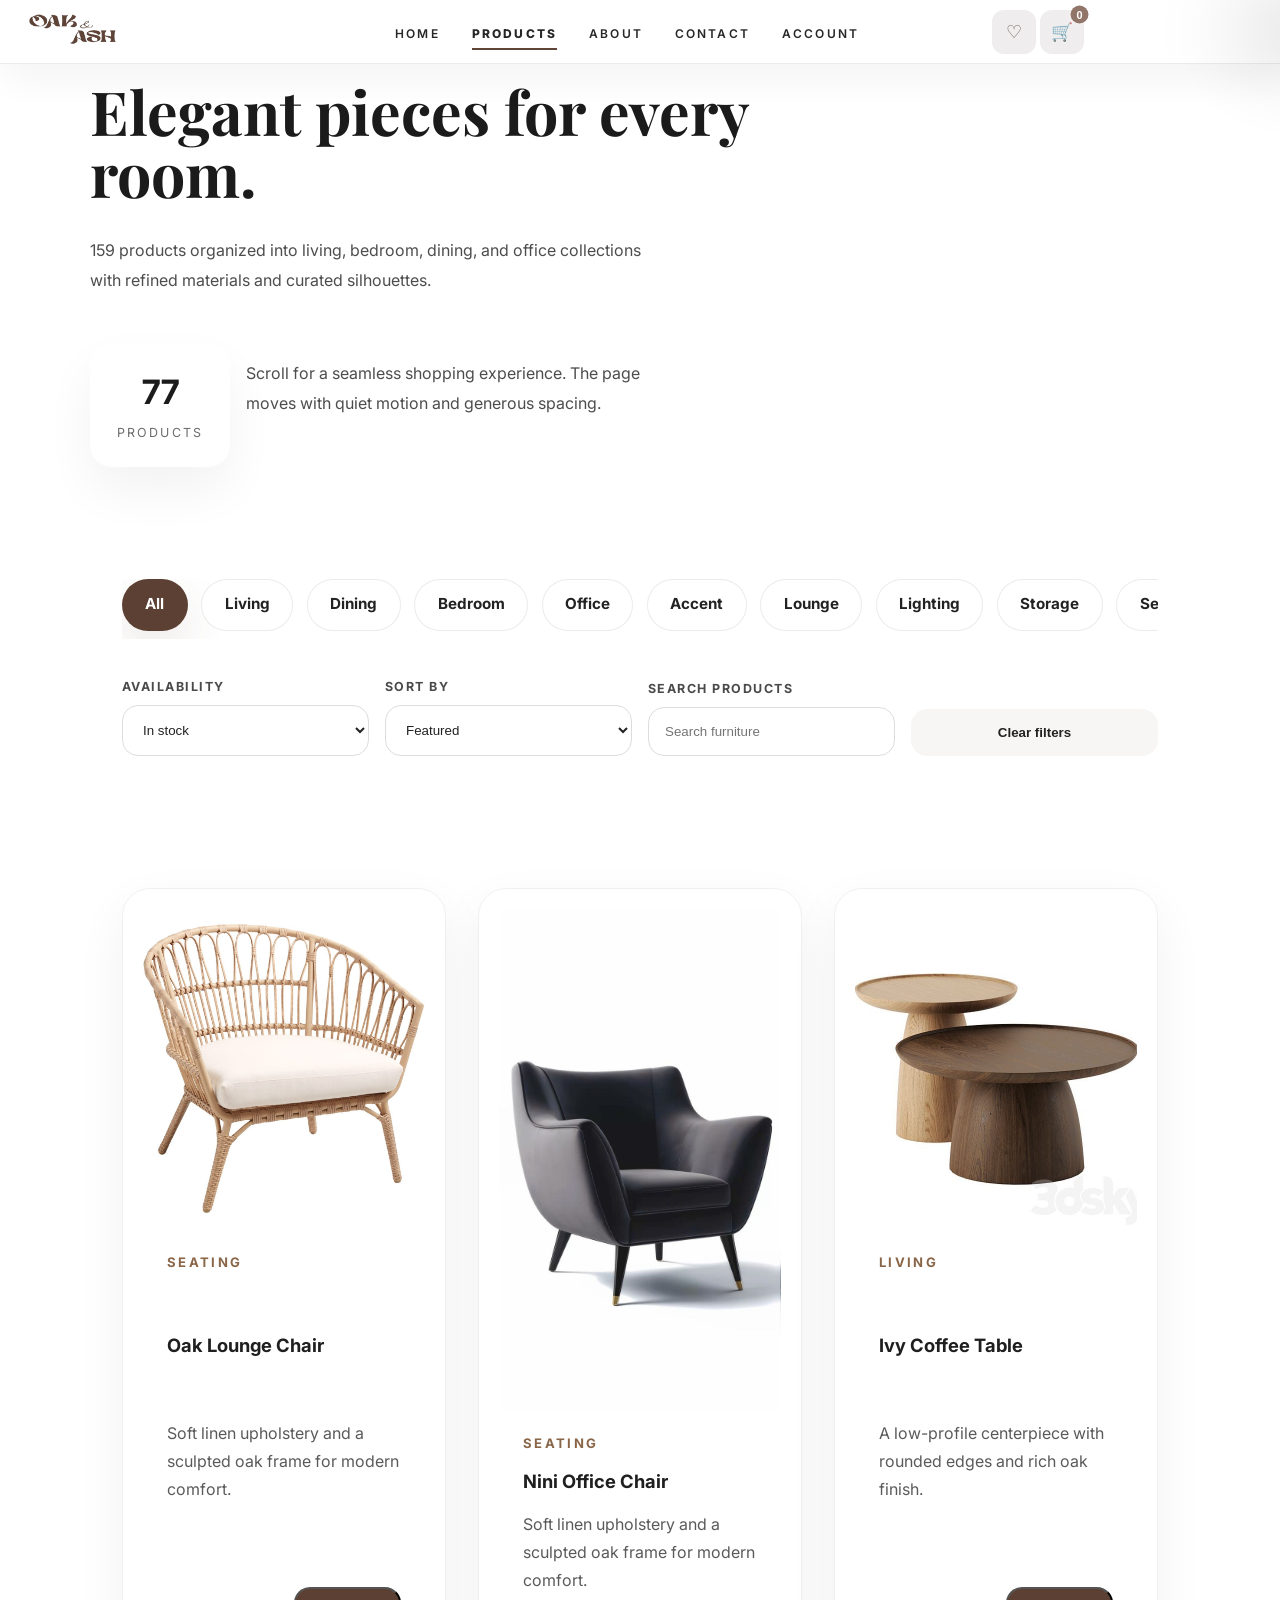
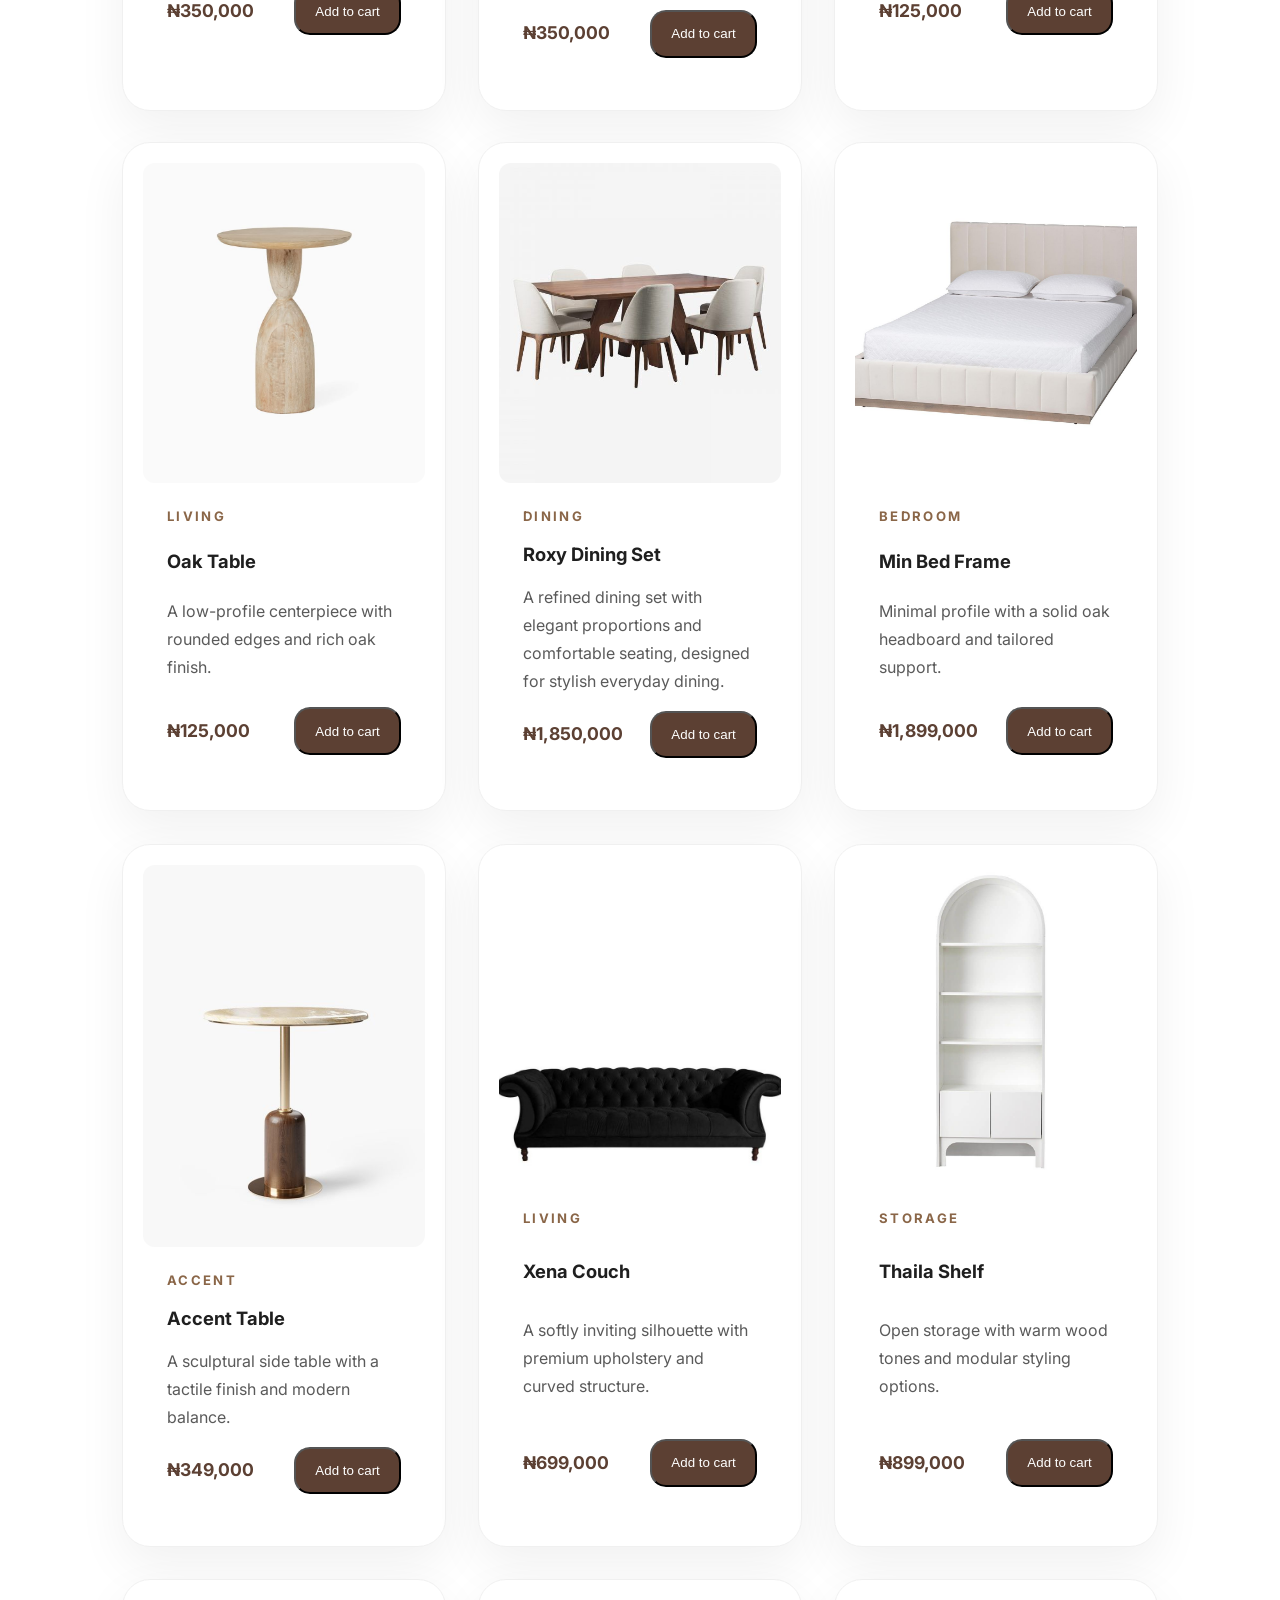
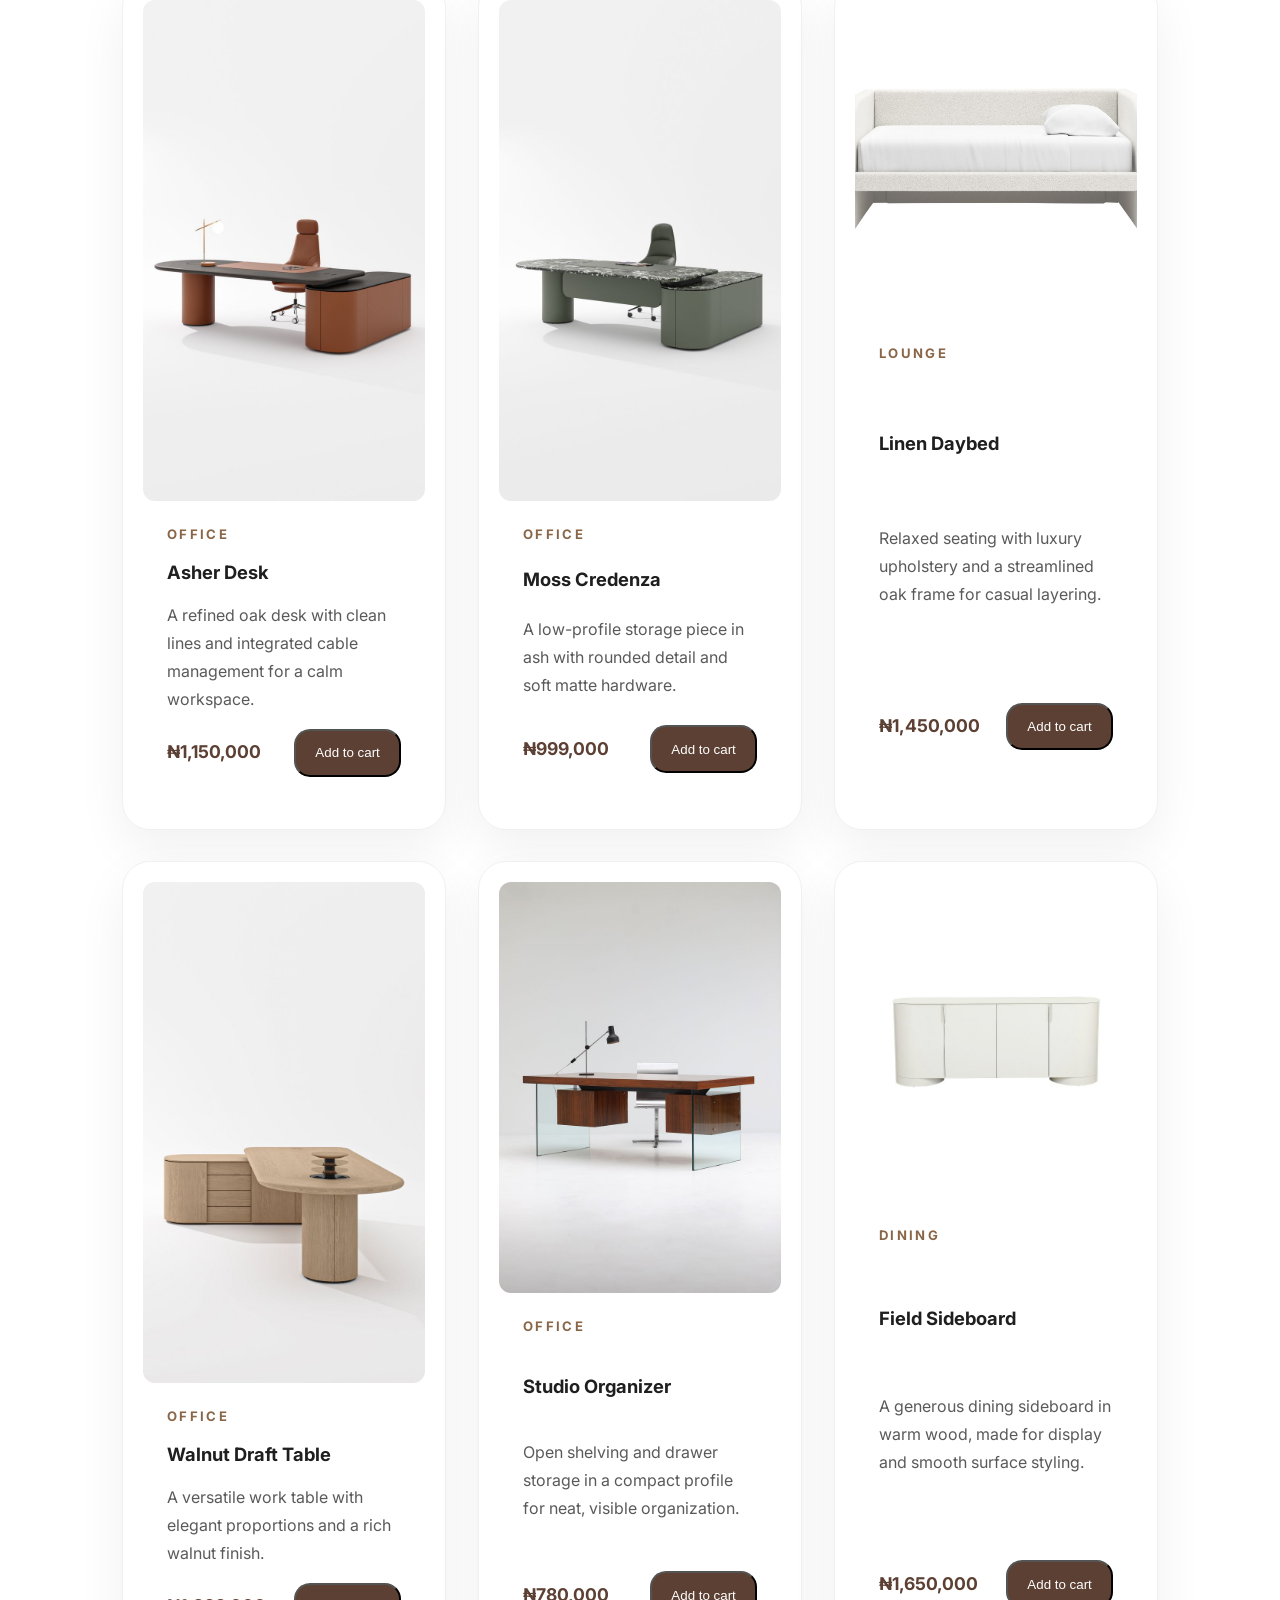
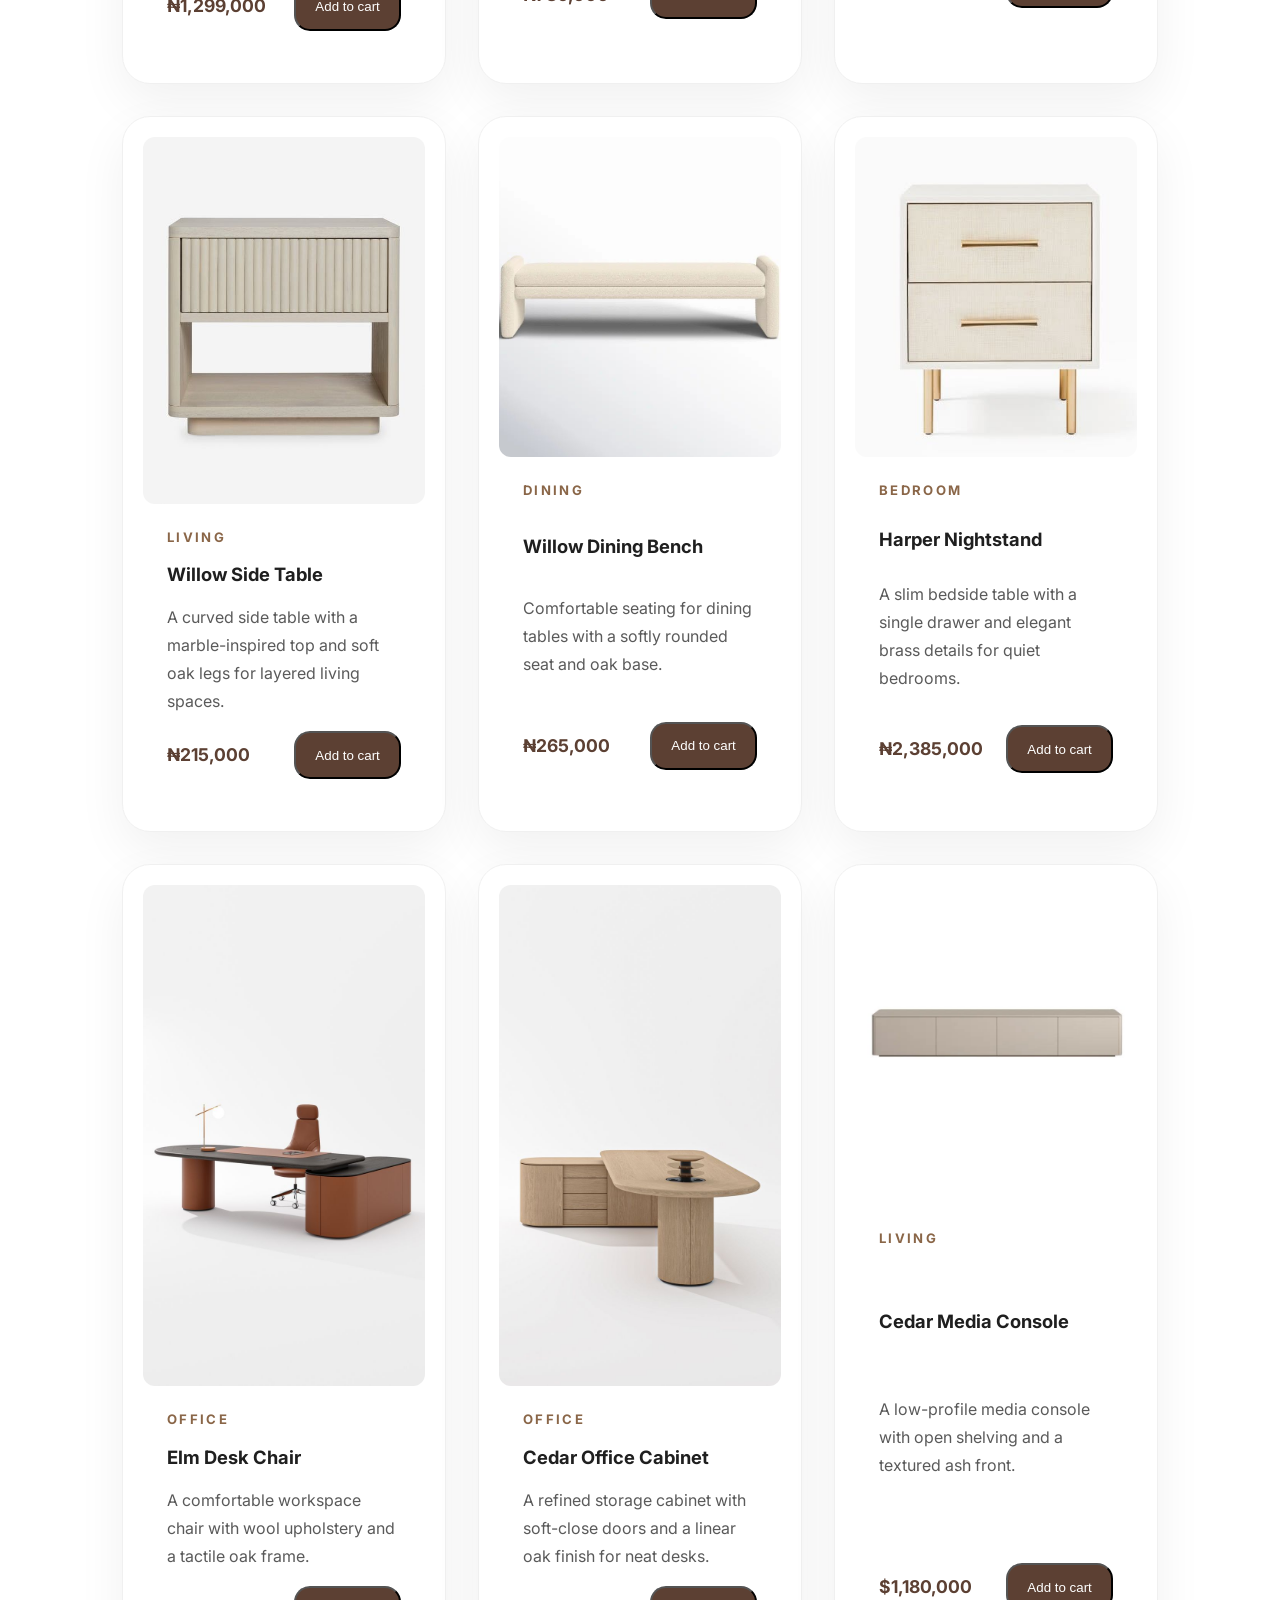
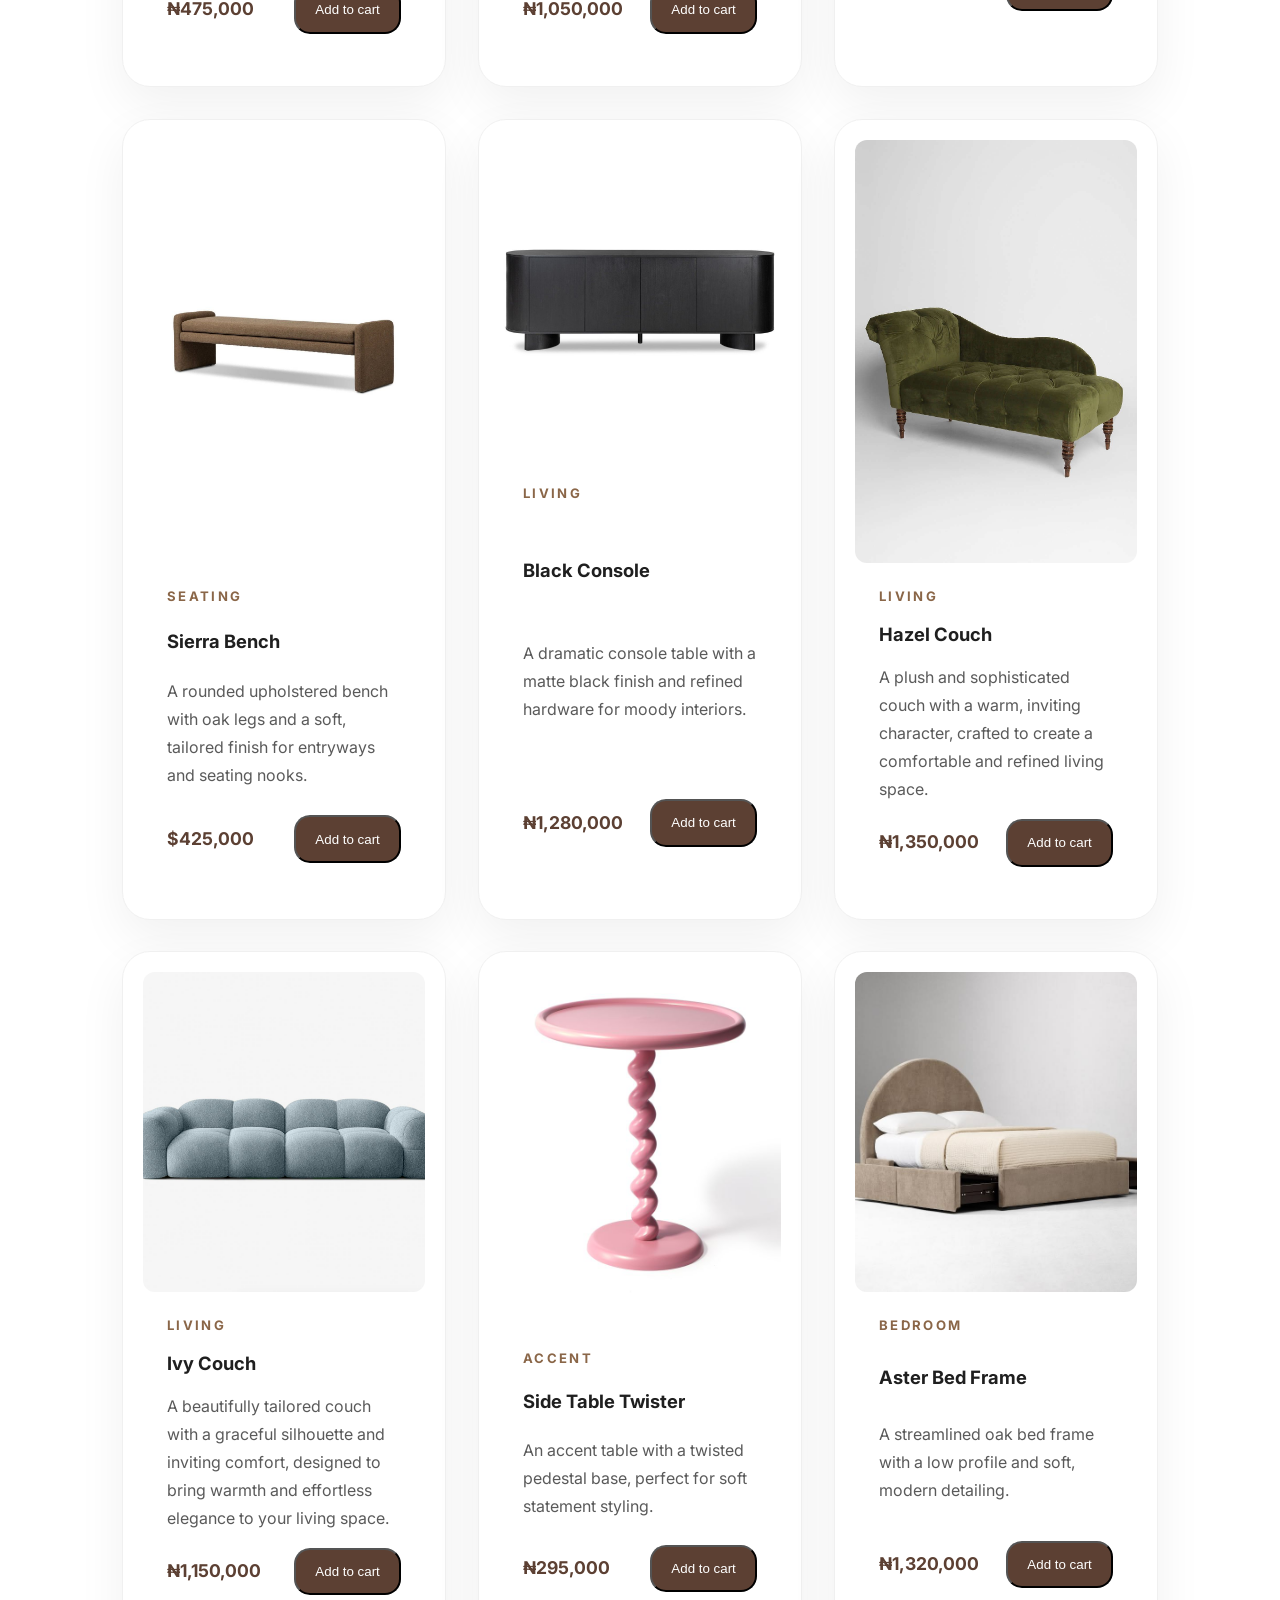
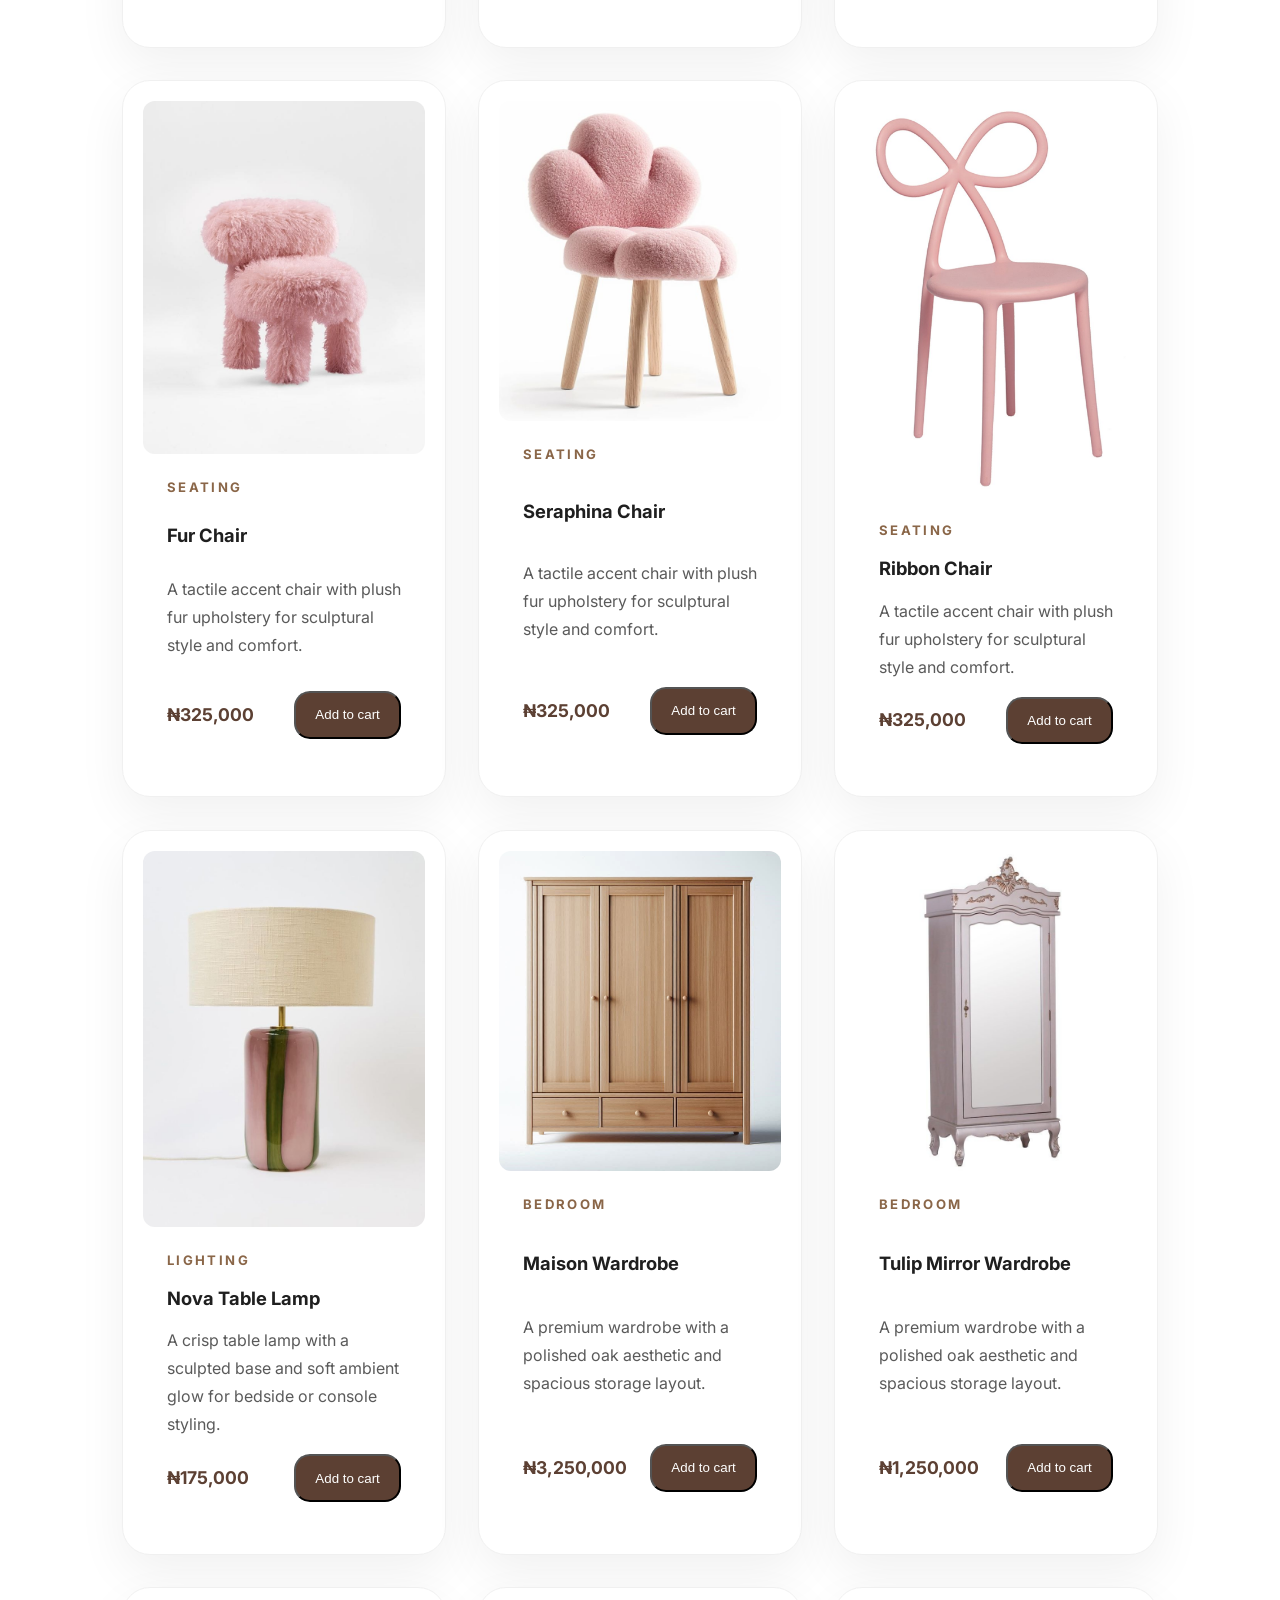
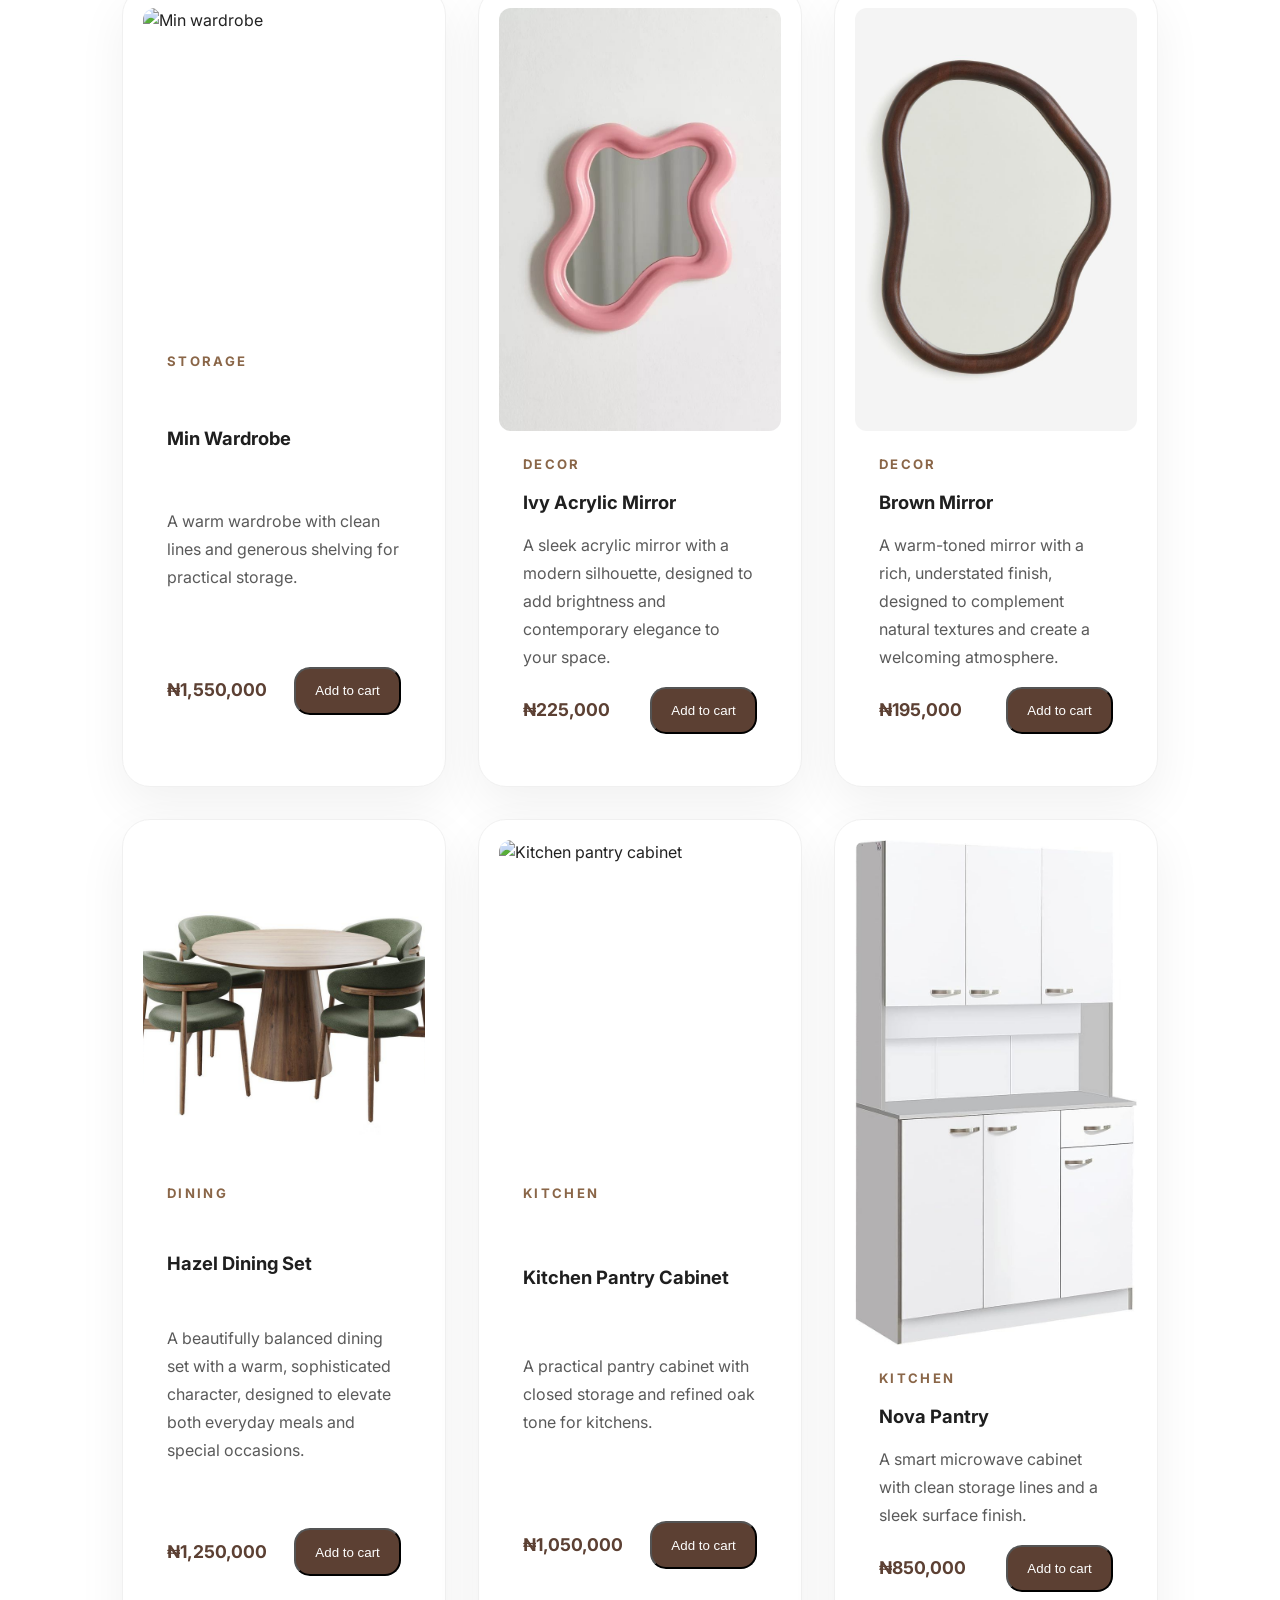
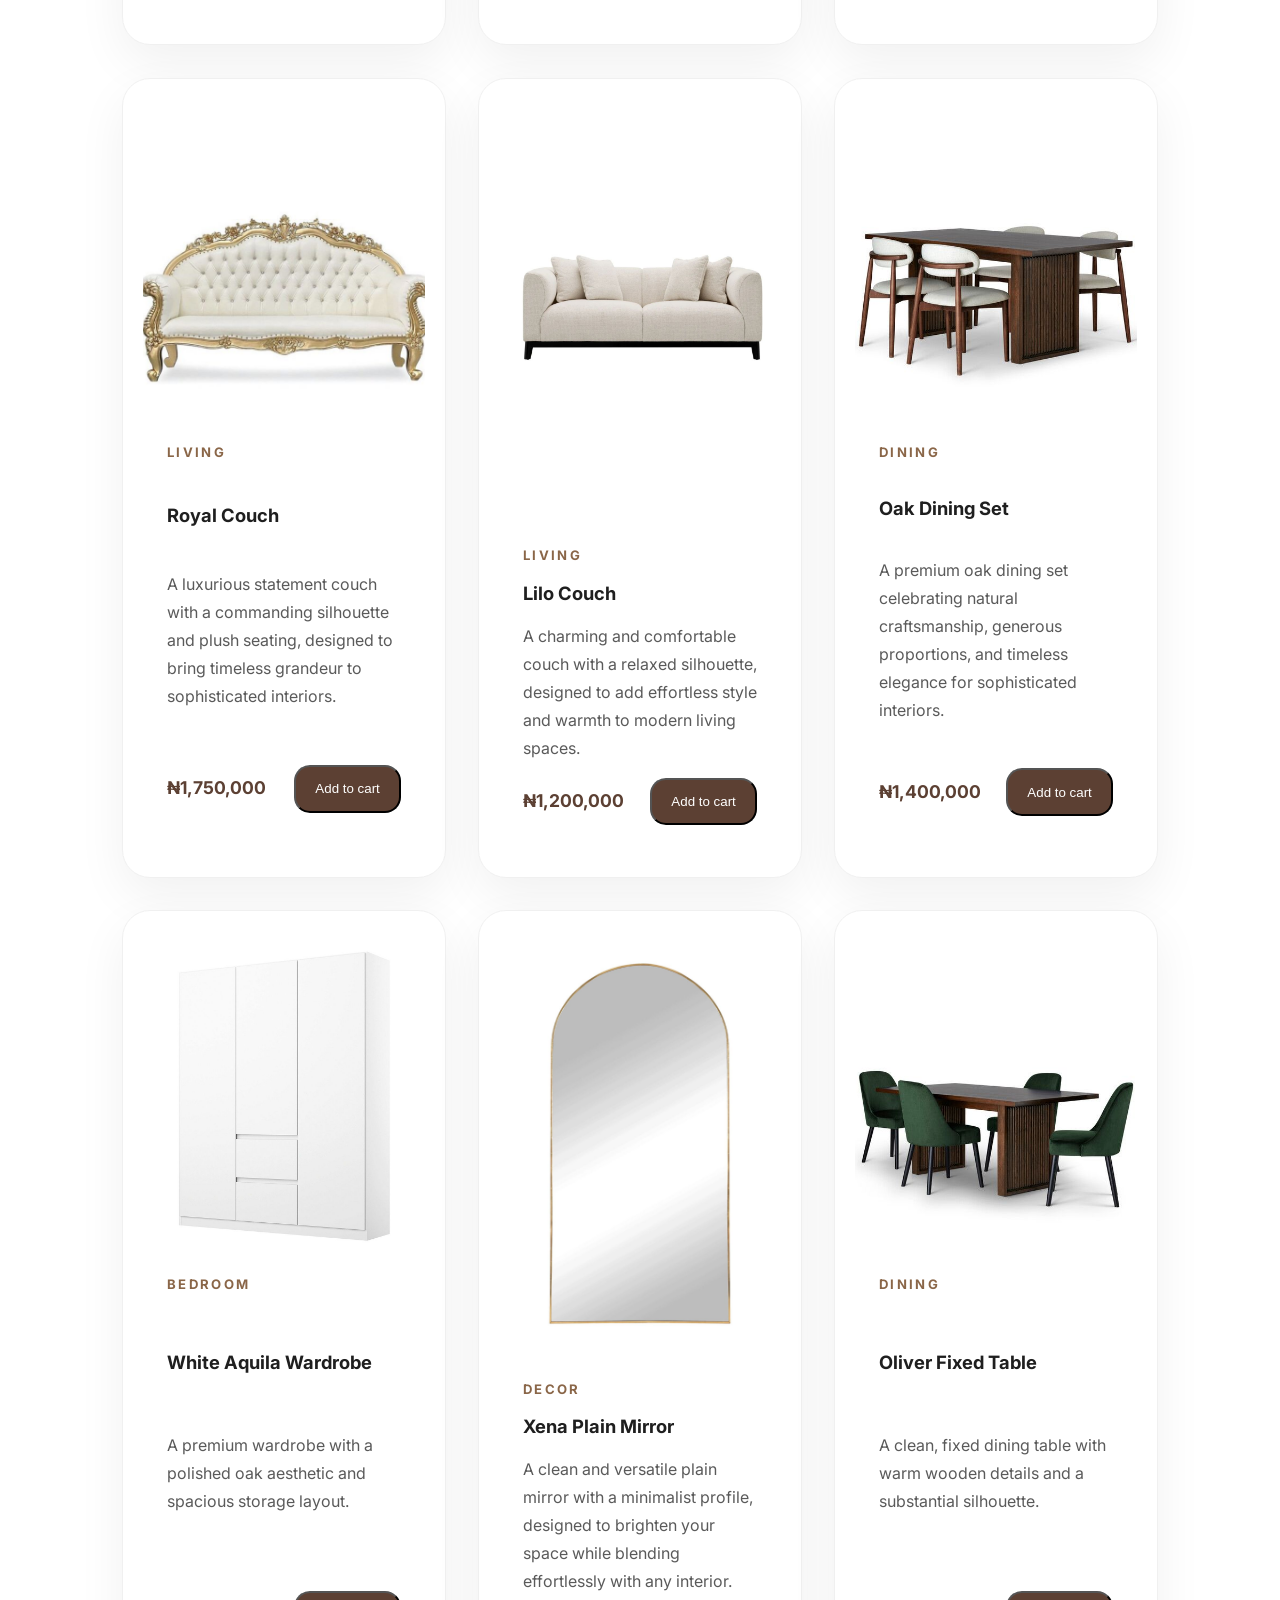
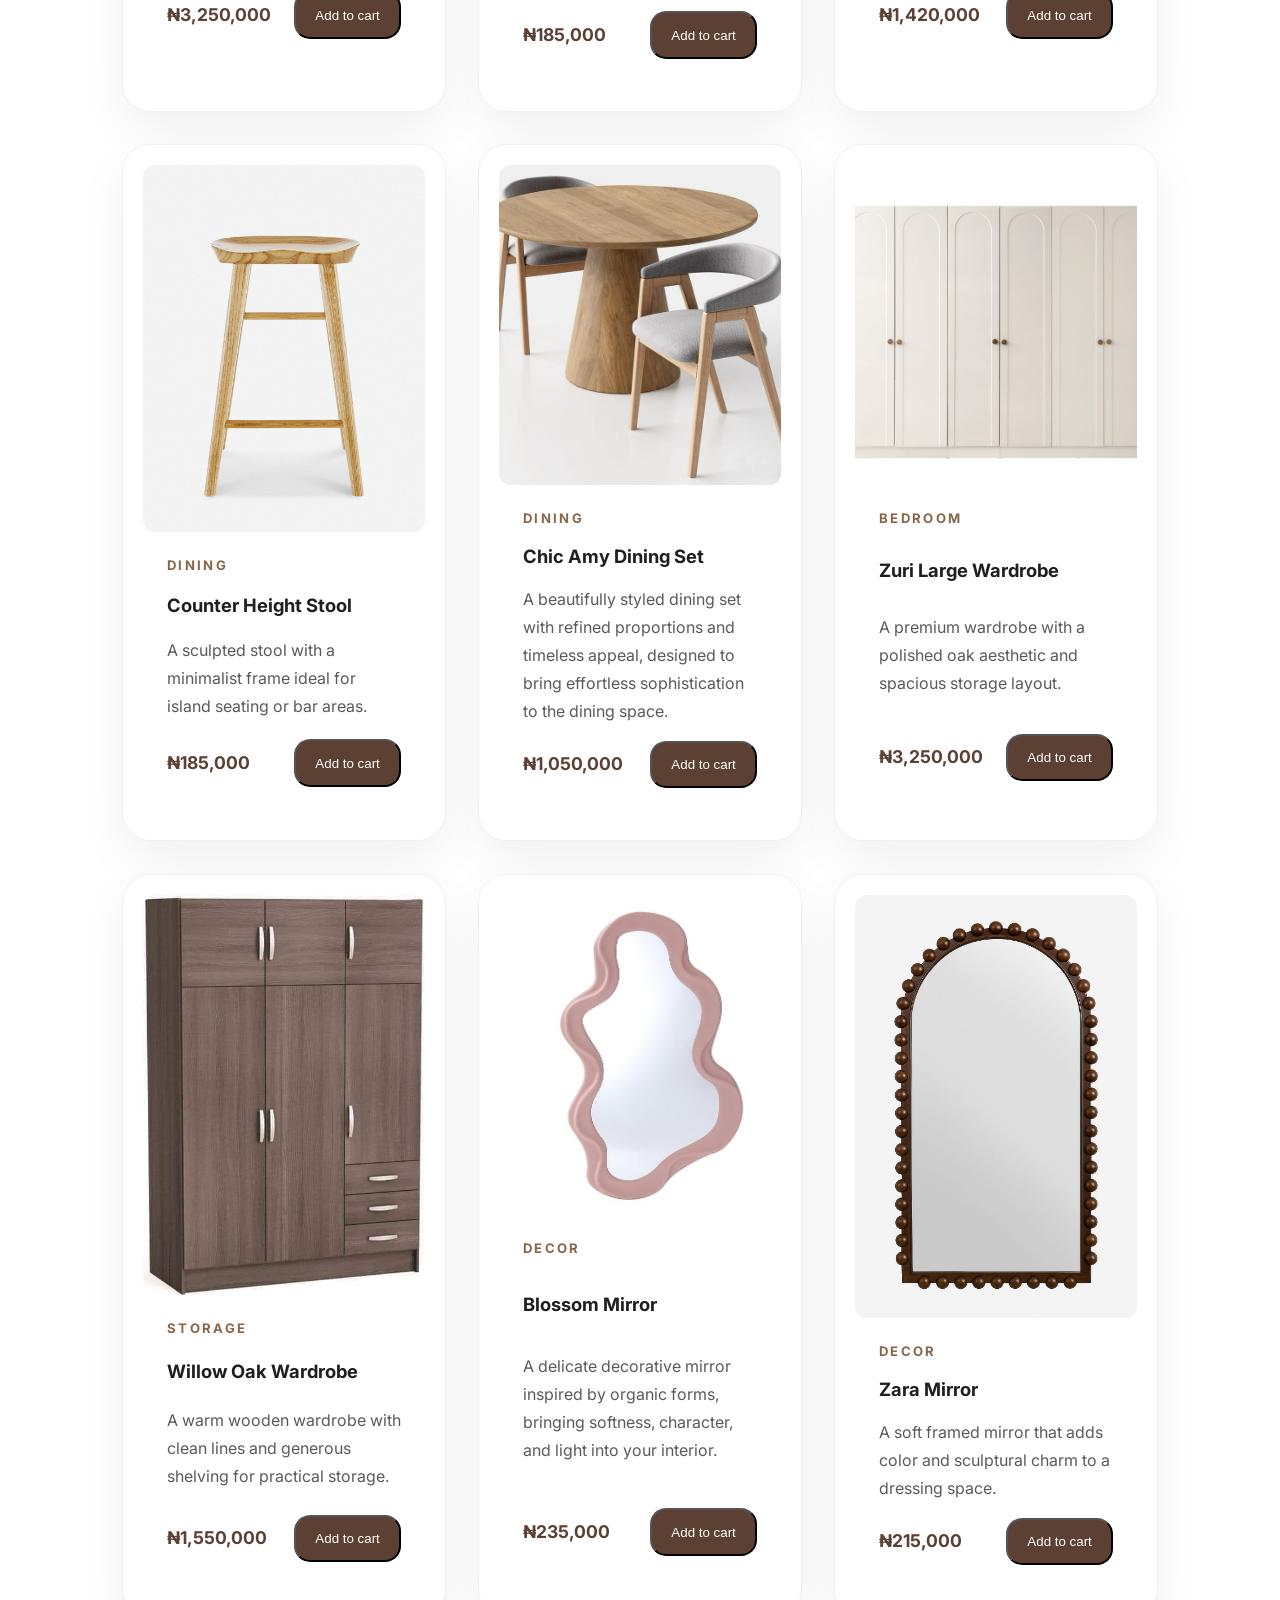
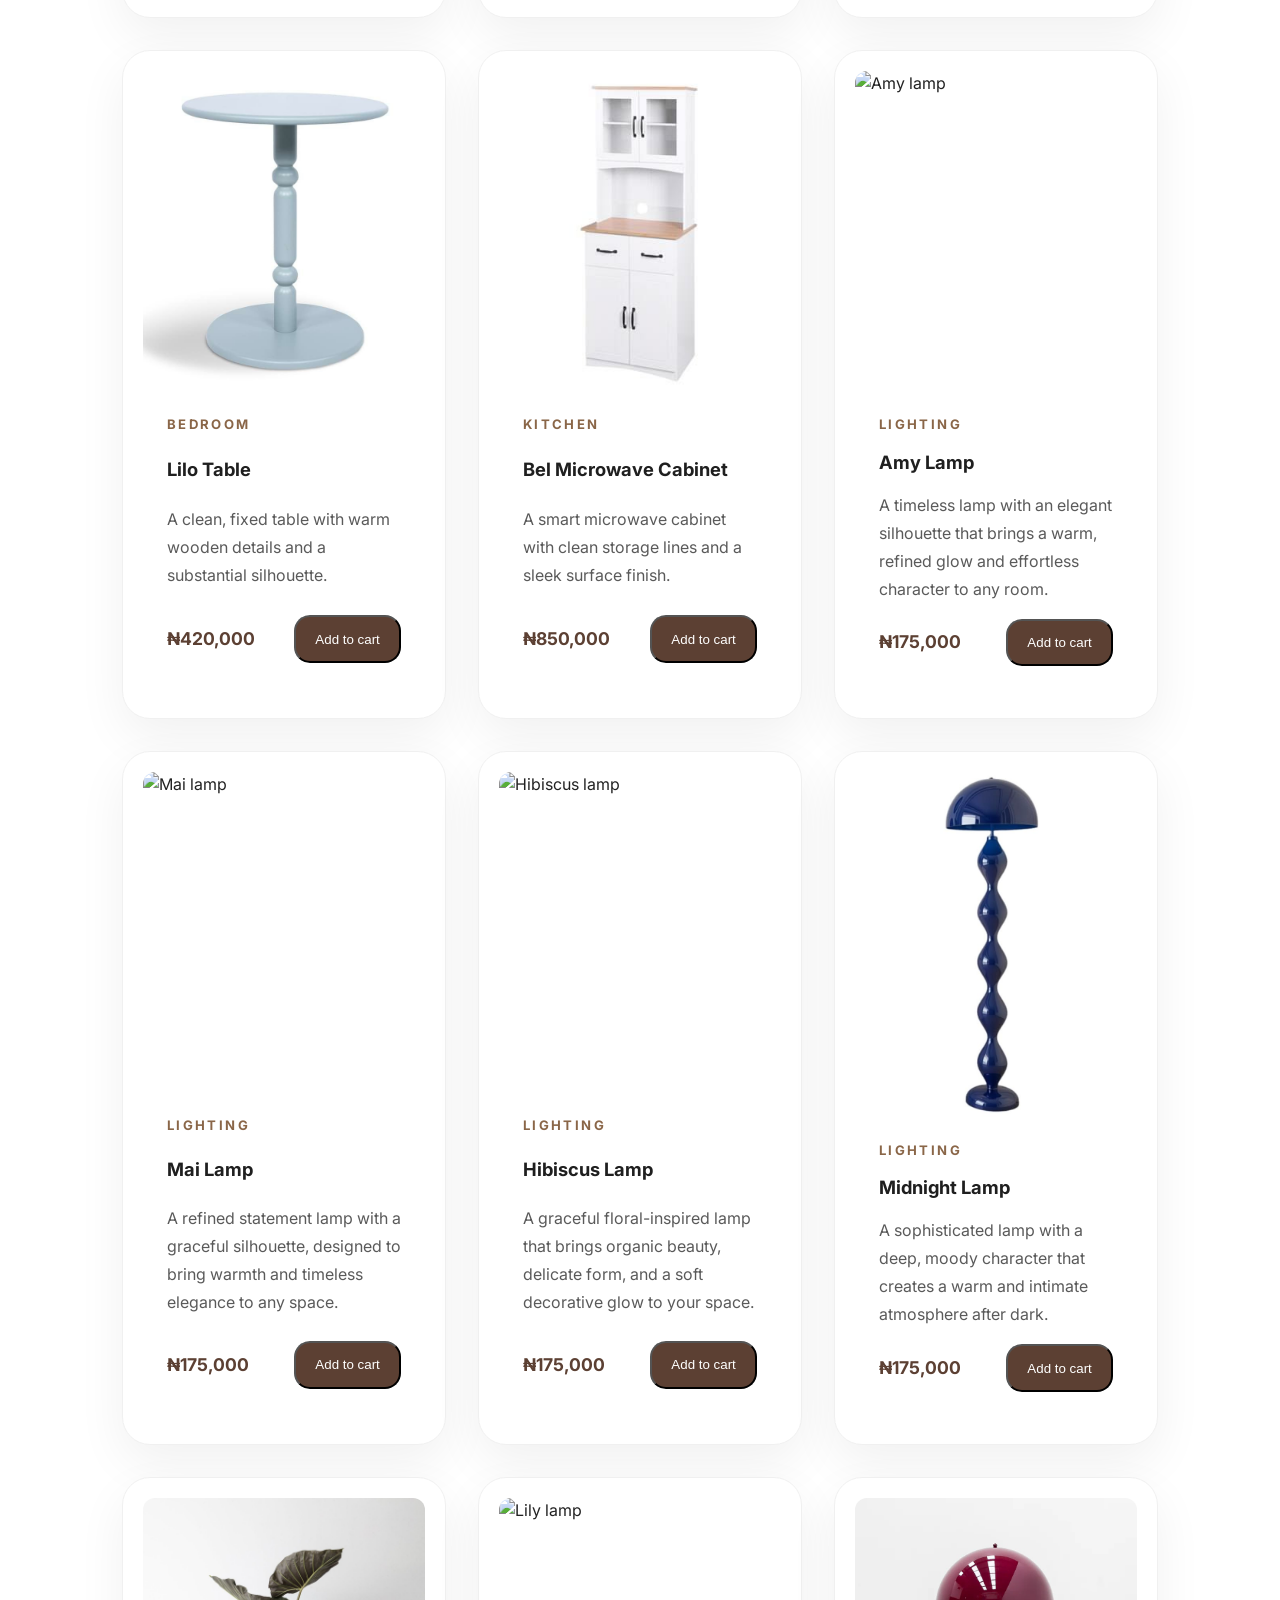
==== commit 950eb3e8: "Update website" ====
--- a/products.html
+++ b/products.html
@@ -1484,7 +1484,7 @@
           <article class="product-card reveal-on-scroll">
             <div class="product-card-image">
               <img
-                src="IMAGES/Ivy Acrylic Mirror.jpg"
+                src="IMAGES/Ivy Acrylic mirror.jpg"
                 alt="Ivy Acrylic mirror"
                 loading="lazy"
               />
@@ -1513,7 +1513,7 @@
                   data-id="ivy-acrylic-mirror"
                   data-title="Ivy Acrylic Mirror"
                   data-price="225000"
-                  data-image="IMAGES/Ivy Acrylic Mirror.jpg"
+                  data-image="IMAGES/Ivy Acrylic mirror.jpg"
                 >
                   Add to cart
                 </button>
@@ -2579,7 +2579,7 @@
           <article class="product-card reveal-on-scroll">
             <div class="product-card-image">
               <img
-                src="IMAGES/Jasmine lamp.jpg"
+                src="IMAGES/Jasmine Lamp.jpg"
                 alt="Jasmine lamp"
                 loading="lazy"
               />
@@ -2608,7 +2608,7 @@
                   data-id="jasmine-lamp"
                   data-title="Jasmine Lamp"
                   data-price="175000"
-                  data-image="IMAGES/Jasmine lamp.jpg"
+                  data-image="IMAGES/Jasmine Lamp.jpg"
                 >
                   Add to cart
                 </button>
